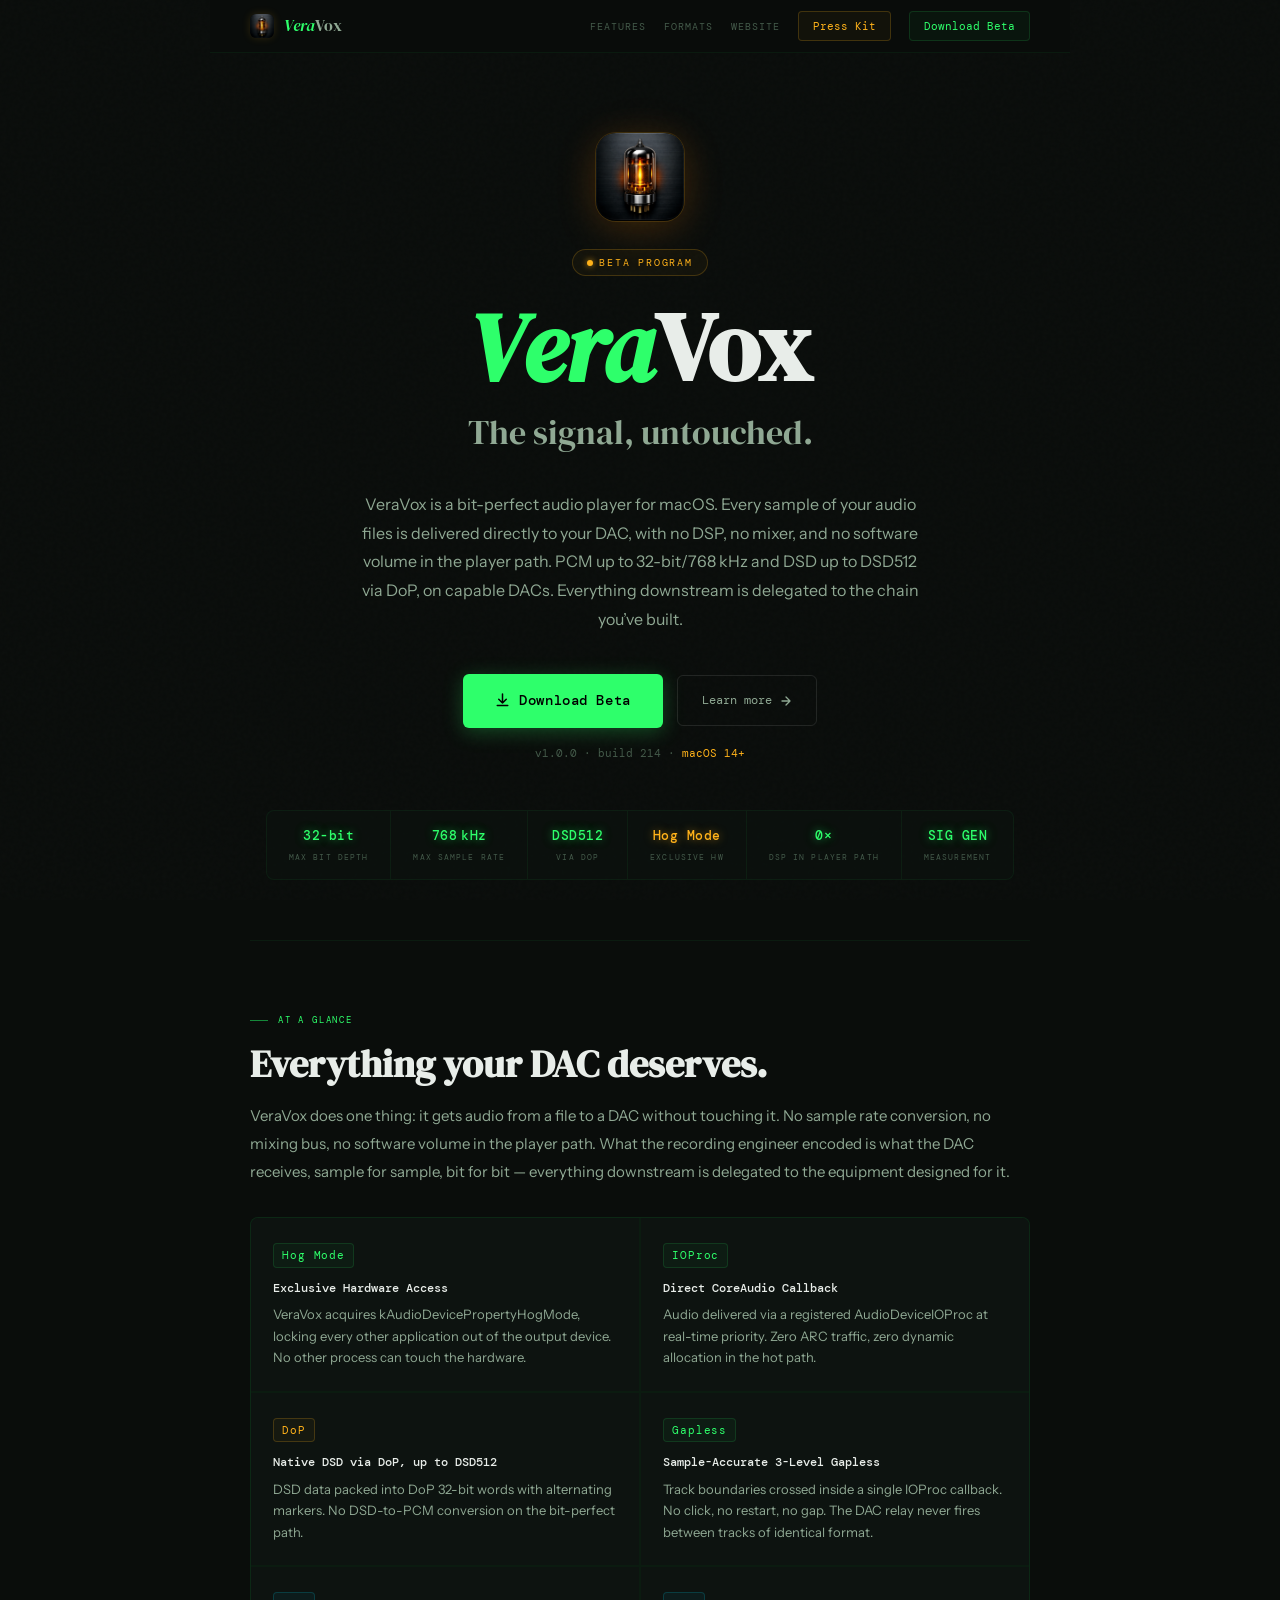
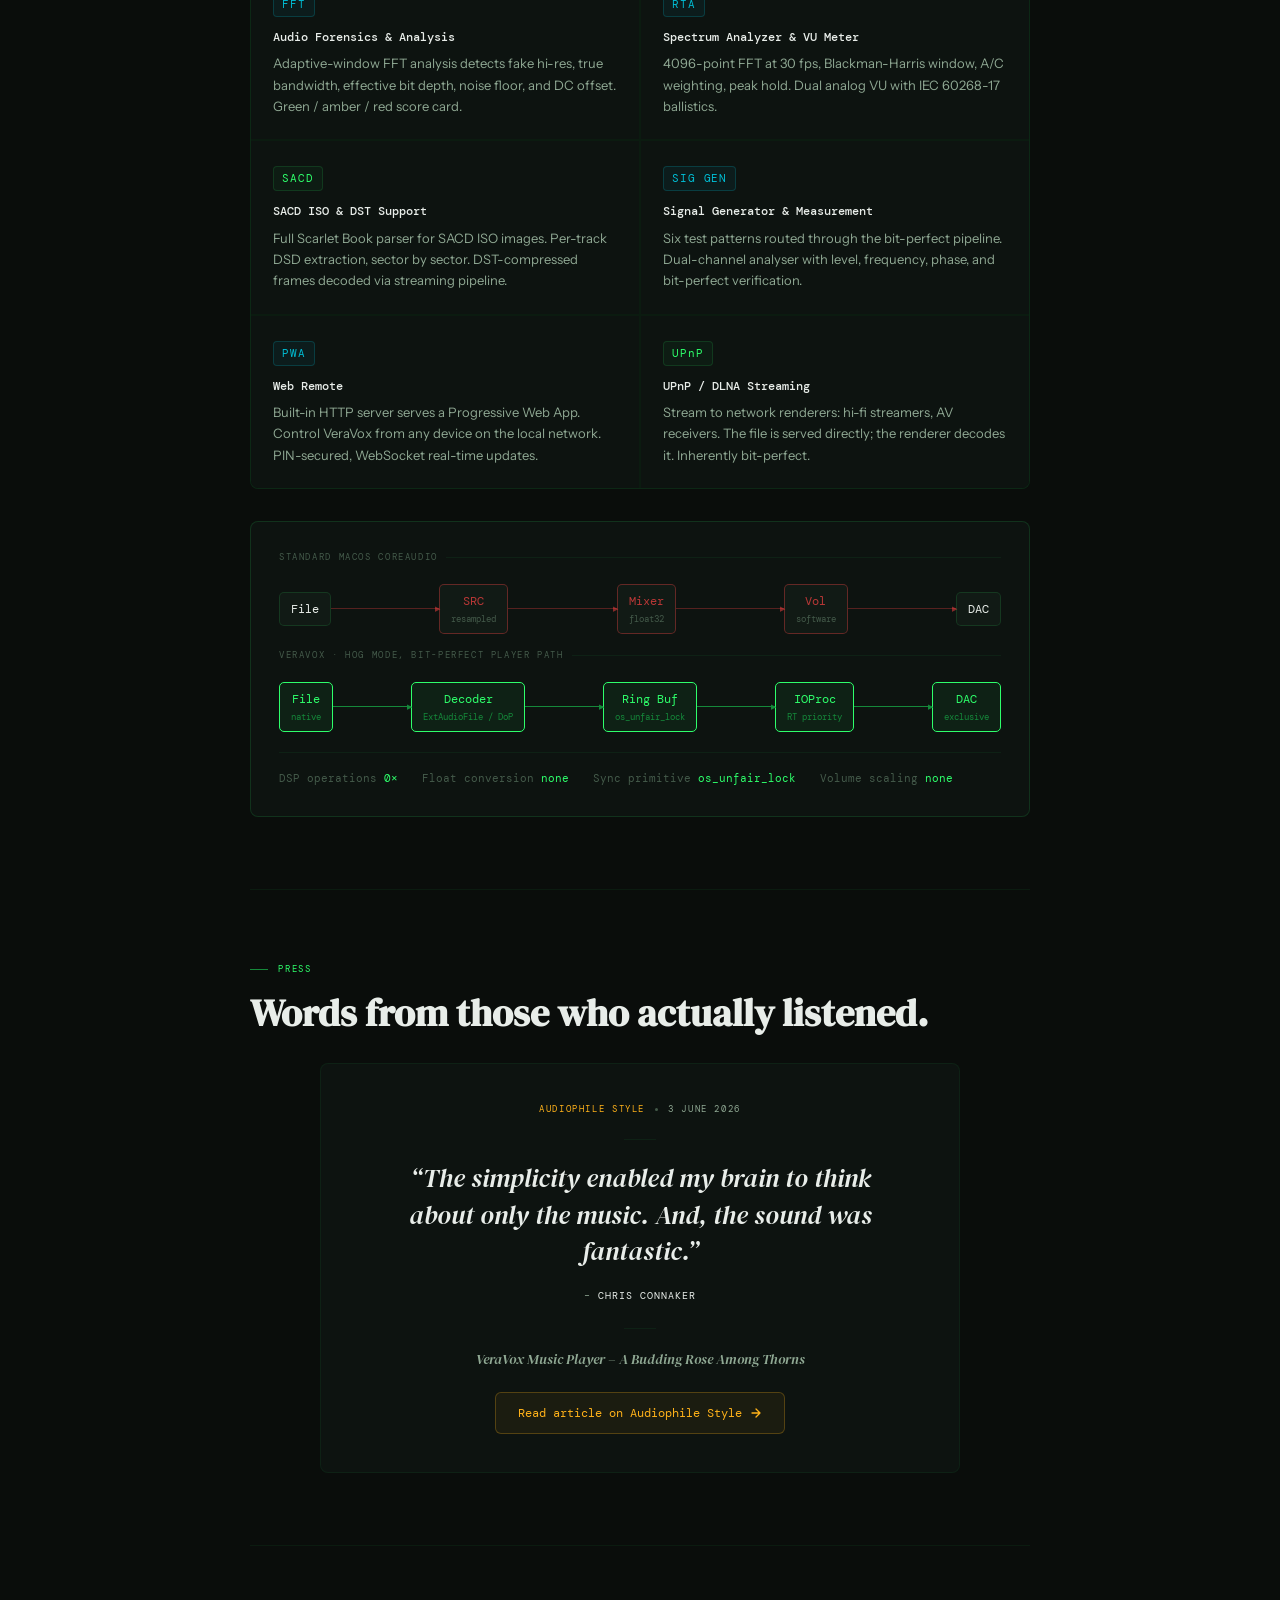
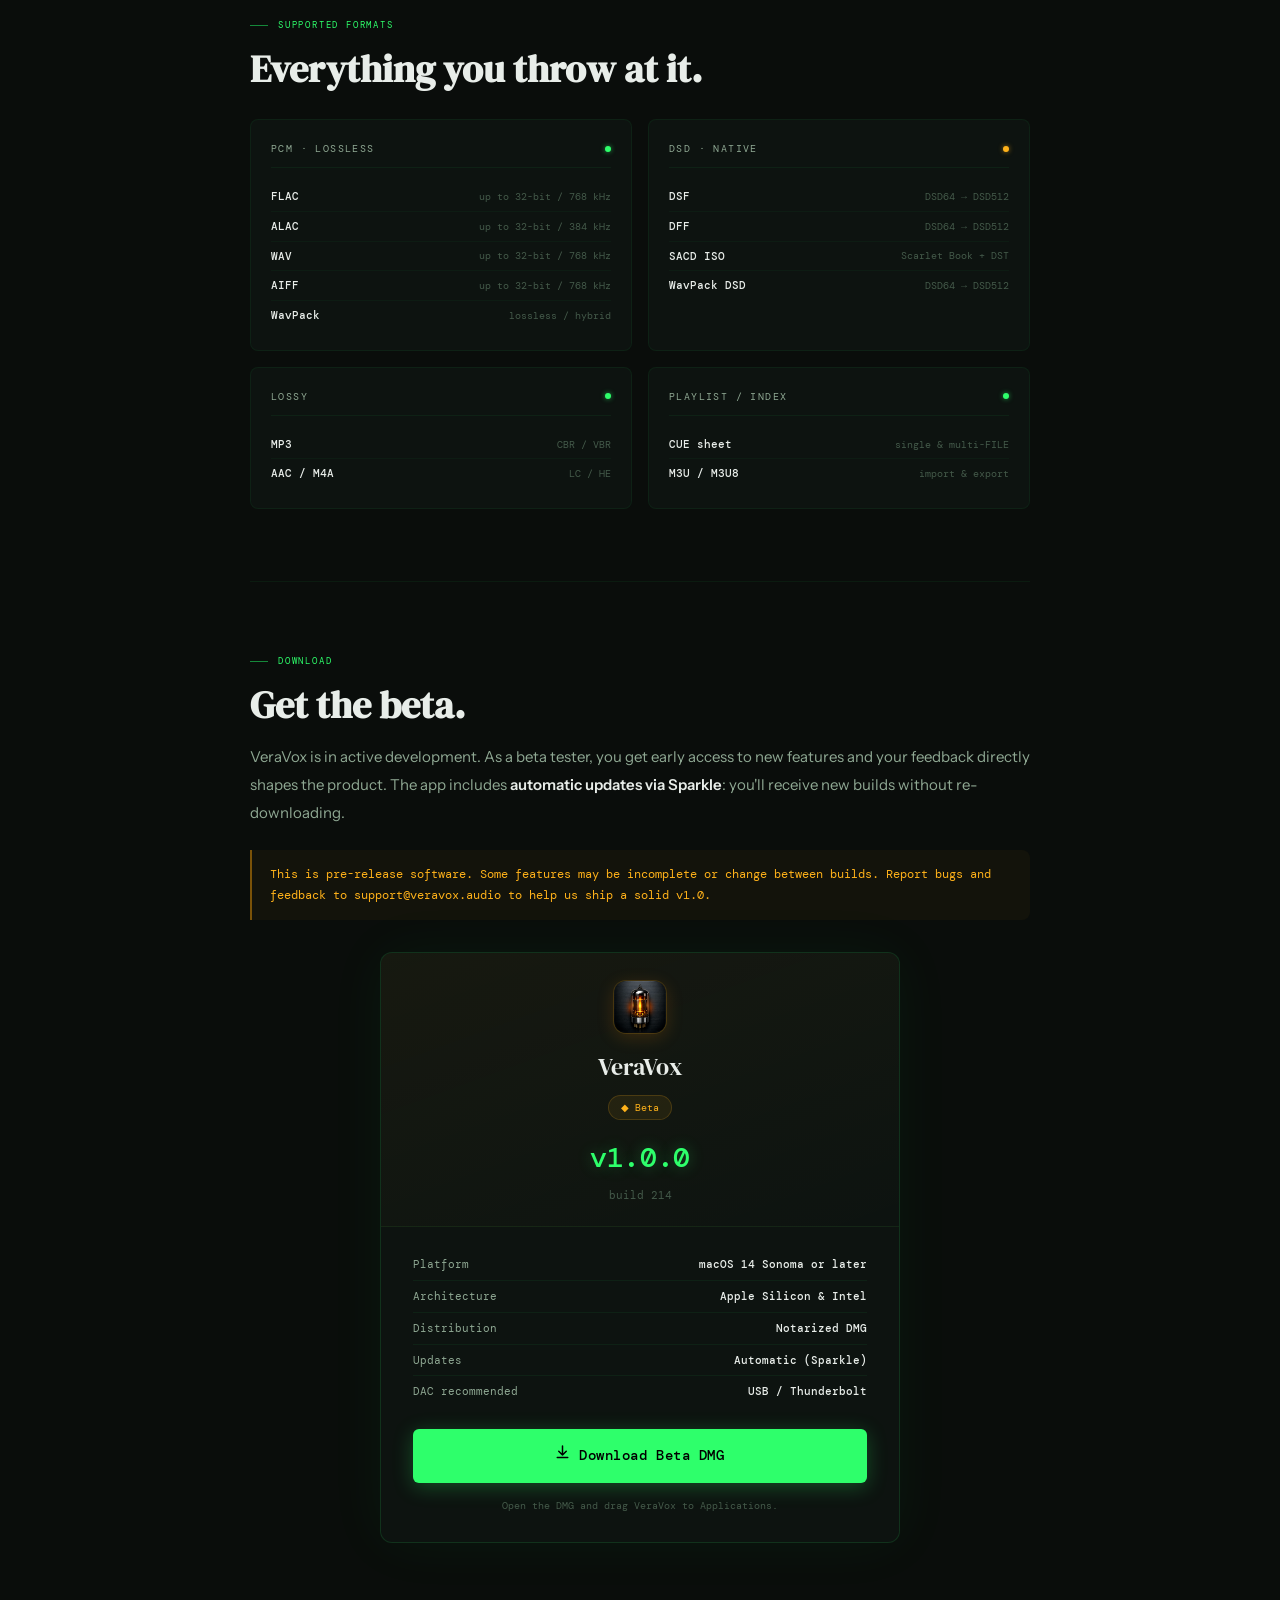
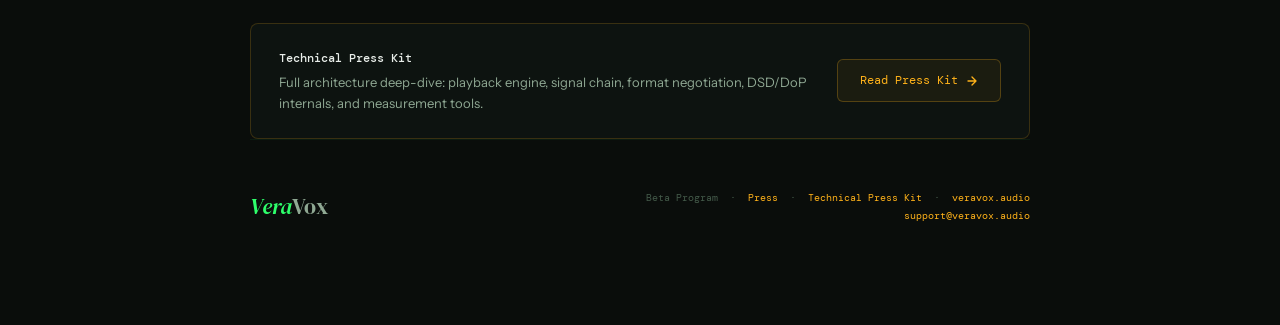
==== index.html @ 696eea9c "Match hero lockup sizing (identical across all surfaces) Wordmark clamp(52px,8vw,96px) + pay-off cla" ====
<!DOCTYPE html>
<html lang="en">
<head>
<meta charset="UTF-8"/>
<meta name="viewport" content="width=device-width, initial-scale=1.0"/>
<title>VeraVox Beta · Bit-Perfect Audio Player for macOS</title>
<meta name="description" content="Download the VeraVox beta. Bit-perfect audio playback for macOS. PCM up to 32-bit/768kHz and DSD512 via DoP, directly to your DAC."/>
<link rel="icon" type="image/png" sizes="96x96" href="favicon-96.png"/>
<link rel="icon" type="image/png" sizes="192x192" href="favicon-192.png"/>
<link rel="apple-touch-icon" href="apple-touch-icon.png"/>
<style>
@import url('https://fonts.googleapis.com/css2?family=DM+Serif+Display:ital@0;1&family=DM+Mono:wght@300;400;500&family=Instrument+Sans:wght@300;400;500;600&display=swap');
:root{--bg:#0a0d0b;--panel:#0d1310;--panel2:#111a15;--border:rgba(46,255,107,.13);--bdim:rgba(46,255,107,.06);--green:#2EFF6B;--gdim:#15883a;--gbg:rgba(46,255,107,.04);--amber:#FFB21A;--adim:#7a5208;--abg:rgba(255,178,26,.04);--teal:#00BDD4;--red:#FF4444;--text:#e8ede9;--tmid:#8fa893;--tdim:#445a4a;--mono:'DM Mono','Menlo',monospace;--serif:'DM Serif Display',Georgia,serif;--sans:'Instrument Sans',sans-serif;--r:8px}
*,*::before,*::after{box-sizing:border-box;margin:0;padding:0}
html{scroll-behavior:smooth}
body{background:var(--bg);color:var(--text);font-family:var(--sans);font-size:16px;line-height:1.7;-webkit-font-smoothing:antialiased;overflow-x:hidden}
body::before{content:'';position:fixed;inset:0;background-image:url("data:image/svg+xml,%3Csvg viewBox='0 0 256 256' xmlns='http://www.w3.org/2000/svg'%3E%3Cfilter id='n'%3E%3CfeTurbulence type='fractalNoise' baseFrequency='0.9' numOctaves='4' stitchTiles='stitch'/%3E%3C/filter%3E%3Crect width='100%25' height='100%25' filter='url(%23n)'/%3E%3C/svg%3E");opacity:.018;pointer-events:none;z-index:0}
.page{position:relative;z-index:1;max-width:860px;margin:0 auto;padding:0 40px 100px}

/* NAV */
.topnav{position:sticky;top:0;z-index:99;background:rgba(10,13,11,.96);backdrop-filter:blur(16px);border-bottom:1px solid var(--bdim);margin:0 -40px}
.topnav-inner{max-width:860px;margin:0 auto;padding:0 40px;display:flex;align-items:center;justify-content:space-between;height:52px}
.topnav-brand{display:flex;align-items:center;gap:10px;text-decoration:none}
.topnav-icon{width:24px;height:24px;border-radius:6px;box-shadow:0 0 8px rgba(255,178,26,.15)}
.topnav-wm{font-family:var(--serif);font-size:16px;color:var(--tmid)}
.topnav-wm em{color:var(--green);font-style:italic}
.topnav-links{display:flex;align-items:center;gap:18px}
.topnav-link{font-family:var(--mono);font-size:10px;letter-spacing:.1em;text-transform:uppercase;color:var(--tdim);text-decoration:none;transition:color .2s}
.topnav-link:hover{color:var(--green)}
.topnav-pk{font-family:var(--mono);font-size:11px;color:var(--amber);border:1px solid rgba(255,178,26,.2);background:var(--abg);padding:5px 14px;border-radius:4px;text-decoration:none;transition:background .2s,box-shadow .2s}
.topnav-pk:hover{background:rgba(255,178,26,.10);box-shadow:0 0 12px rgba(255,178,26,.15)}
.topnav-cta{font-family:var(--mono);font-size:11px;color:var(--green);border:1px solid var(--border);background:var(--gbg);padding:5px 14px;border-radius:4px;text-decoration:none;transition:background .2s,box-shadow .2s}
.topnav-cta:hover{background:rgba(46,255,107,.10);box-shadow:0 0 12px rgba(46,255,107,.15)}

/* COVER */
.cover{min-height:90vh;display:flex;flex-direction:column;justify-content:center;align-items:center;text-align:center;padding:80px 0 60px;border-bottom:1px solid var(--bdim)}
.cover-icon{width:88px;height:88px;border-radius:20px;margin-bottom:28px;box-shadow:0 0 0 1px rgba(255,178,26,.15),0 8px 40px rgba(255,140,0,.18),0 0 50px rgba(255,140,0,.06);opacity:0;animation:fadeUp .7s .08s ease forwards}
.cover-beta{display:inline-flex;align-items:center;gap:6px;font-family:var(--mono);font-size:10px;letter-spacing:.18em;text-transform:uppercase;color:var(--amber);background:var(--abg);border:1px solid rgba(255,178,26,.2);padding:4px 14px;border-radius:20px;margin-bottom:24px;opacity:0;animation:fadeUp .7s .14s ease forwards}
.cover-beta::before{content:'';width:6px;height:6px;border-radius:50%;background:var(--amber);box-shadow:0 0 6px rgba(255,178,26,.8);animation:pulse 2s ease-in-out infinite}
.cover h1{font-family:var(--serif);font-size:clamp(52px,8vw,96px);line-height:1.0;color:var(--text);margin-bottom:8px;opacity:0;animation:fadeUp .7s .20s ease forwards}
.cover h1 em{font-style:italic;color:var(--green)}
.cover-sub{font-family:var(--serif);font-size:clamp(18.41px,2.833vw,33.99px);color:var(--tmid);margin-bottom:28px;opacity:0;animation:fadeUp .7s .26s ease forwards}
.cover-desc{font-size:16px;line-height:1.8;color:var(--tmid);max-width:560px;margin:0 auto 40px;opacity:0;animation:fadeUp .7s .32s ease forwards}
.cover-ctas{display:flex;align-items:center;justify-content:center;gap:14px;flex-wrap:wrap;margin-bottom:16px;opacity:0;animation:fadeUp .7s .38s ease forwards}
.btn-dl{display:inline-flex;align-items:center;gap:9px;font-family:var(--mono);font-size:14px;font-weight:500;letter-spacing:.04em;color:#000;background:var(--green);padding:15px 32px;border-radius:6px;text-decoration:none;transition:transform .2s,box-shadow .2s;box-shadow:0 4px 20px rgba(46,255,107,.25)}
.btn-dl:hover{transform:translateY(-2px);box-shadow:0 8px 32px rgba(46,255,107,.4)}
.btn-dl svg{flex-shrink:0}
.btn-sec{display:inline-flex;align-items:center;gap:8px;font-family:var(--mono);font-size:12px;color:var(--tmid);border:1px solid rgba(255,255,255,.1);padding:14px 24px;border-radius:6px;text-decoration:none;transition:border-color .2s,color .2s}
.btn-sec:hover{border-color:rgba(255,255,255,.22);color:var(--text)}
.cover-version{font-family:var(--mono);font-size:11px;color:var(--tdim);opacity:0;animation:fadeUp .7s .42s ease forwards}
.cover-version strong{color:var(--amber);font-weight:400}
.cover-specs{display:flex;align-items:center;flex-wrap:wrap;justify-content:center;margin-top:48px;border:1px solid var(--bdim);border-radius:var(--r);overflow:hidden;background:rgba(13,19,16,.6);opacity:0;animation:fadeUp .7s .48s ease forwards}
.spec-item{padding:14px 22px;border-right:1px solid var(--bdim);display:flex;flex-direction:column;align-items:center;gap:4px;min-width:100px}
.spec-item:last-child{border-right:none}
.spec-val{font-family:var(--mono);font-size:13px;font-weight:500;color:var(--green);letter-spacing:.04em;text-shadow:0 0 8px rgba(46,255,107,.5),0 0 20px rgba(46,255,107,.2)}
.spec-val.amber{color:var(--amber);text-shadow:0 0 8px rgba(255,178,26,.5)}
.spec-lbl{font-family:var(--mono);font-size:8px;letter-spacing:.14em;text-transform:uppercase;color:var(--tdim)}

/* SECTIONS */
section{padding:72px 0;border-bottom:1px solid var(--bdim)}
section:last-of-type{border-bottom:none}
.sec-eyebrow{font-family:var(--mono);font-size:9px;letter-spacing:.2em;text-transform:uppercase;color:var(--green);display:flex;align-items:center;gap:10px;margin-bottom:16px}
.sec-eyebrow::before{content:'';display:block;width:18px;height:1px;background:var(--gdim)}
h2.sec-h{font-family:var(--serif);font-size:clamp(26px,4vw,38px);line-height:1.1;color:var(--text);margin-bottom:16px}
h3.sub-h{font-family:var(--mono);font-size:11px;font-weight:500;letter-spacing:.14em;text-transform:uppercase;color:var(--green);margin-top:40px;margin-bottom:12px;padding-bottom:8px;border-bottom:1px solid var(--bdim)}
p.body{font-size:15px;line-height:1.85;color:var(--tmid);margin-bottom:16px}
p.body strong{color:var(--text);font-weight:600}

/* GLANCE GRID */
.glance-grid{display:grid;grid-template-columns:1fr 1fr;gap:2px;background:var(--bdim);border:1px solid var(--bdim);border-radius:var(--r);overflow:hidden;margin-top:32px}
.glance-cell{background:var(--panel);padding:22px;transition:background .2s}
.glance-cell:hover{background:var(--panel2)}
.gc-icon{font-family:var(--mono);font-size:11px;color:var(--green);background:var(--gbg);border:1px solid var(--border);border-radius:4px;padding:2px 8px;display:inline-block;margin-bottom:10px;letter-spacing:.08em}
.gc-icon.am{color:var(--amber);background:var(--abg);border-color:rgba(255,178,26,.2)}
.gc-icon.cy{color:var(--teal);background:rgba(0,189,212,.06);border-color:rgba(0,189,212,.2)}
.gc-title{font-family:var(--mono);font-size:12px;font-weight:500;color:var(--text);margin-bottom:6px}
.gc-body{font-size:13px;line-height:1.65;color:var(--tmid)}

/* SIGNAL CHAIN */
.signal-chain{background:var(--panel);border:1px solid var(--border);border-radius:var(--r);padding:28px;font-family:var(--mono);font-size:12px;margin-top:32px}
.sc-label{font-size:9px;letter-spacing:.18em;text-transform:uppercase;color:var(--tdim);margin-bottom:18px;display:flex;align-items:center;gap:8px}
.sc-label::after{content:'';flex:1;height:1px;background:var(--bdim)}
.sc-row{display:flex;align-items:center;margin-bottom:14px}
.sc-row:last-of-type{margin-bottom:0}
.sc-node{border:1px solid var(--border);border-radius:5px;padding:6px 11px;background:var(--panel2);text-align:center;white-space:nowrap;flex-shrink:0}
.sc-node.active{border-color:var(--green);background:rgba(46,255,107,.06);color:var(--green)}
.sc-node.err{border-color:rgba(255,68,68,.35);color:rgba(255,68,68,.7)}
.sc-node .sc-sub{font-size:9px;color:var(--tdim);margin-top:1px}
.sc-node.active .sc-sub{color:var(--gdim)}
.sc-arrow{flex:1;height:1px;background:var(--gdim);position:relative;min-width:12px}
.sc-arrow::after{content:'\25B6';position:absolute;right:-1px;top:50%;transform:translateY(-50%);font-size:7px;color:var(--gdim)}
.sc-arrow.bad{background:rgba(255,68,68,.3)}
.sc-arrow.bad::after{color:rgba(255,68,68,.5)}
.sc-stats{display:flex;gap:24px;margin-top:20px;padding-top:16px;border-top:1px solid var(--bdim);flex-wrap:wrap}
.sc-stat{font-size:11px}
.sc-stat .dim{color:var(--tdim)}
.sc-stat .val{color:var(--green)}

/* FORMAT GRID */
.format-grid{display:grid;grid-template-columns:1fr 1fr;gap:16px;margin-top:28px}
.fmt-block{background:var(--panel);border:1px solid var(--bdim);border-radius:var(--r);padding:20px}
.fmt-head{display:flex;align-items:center;justify-content:space-between;margin-bottom:14px;padding-bottom:10px;border-bottom:1px solid var(--bdim)}
.fmt-title{font-family:var(--mono);font-size:10px;letter-spacing:.14em;text-transform:uppercase;color:var(--tmid)}
.fdot{width:6px;height:6px;border-radius:50%;background:var(--green);box-shadow:0 0 5px rgba(46,255,107,.6)}
.fdot.am{background:var(--amber);box-shadow:0 0 5px rgba(255,178,26,.6)}
.frow{display:flex;align-items:center;justify-content:space-between;padding:5px 0;border-bottom:1px solid rgba(46,255,107,.04);font-family:var(--mono);font-size:11px}
.frow:last-child{border-bottom:none}
.fext{color:var(--text);font-weight:500}
.fspec{color:var(--tdim);font-size:10px}

/* DOWNLOAD CARD */
.dl-card{max-width:520px;margin:32px auto 0;background:var(--panel);border:1px solid var(--border);border-radius:12px;overflow:hidden;box-shadow:0 0 60px rgba(46,255,107,.05)}
.dl-hdr{padding:28px 32px 22px;border-bottom:1px solid var(--bdim);background:linear-gradient(160deg,rgba(255,178,26,.04) 0%,transparent 100%);text-align:center}
.dl-icon{width:52px;height:52px;border-radius:12px;margin:0 auto 14px;display:block;box-shadow:0 0 0 1px rgba(255,178,26,.15),0 4px 18px rgba(255,140,0,.18)}
.dl-name{font-family:var(--serif);font-size:24px;color:var(--text);margin-bottom:4px}
.dl-badge{display:inline-flex;align-items:center;gap:5px;font-family:var(--mono);font-size:10px;color:var(--amber);background:rgba(255,178,26,.08);border:1px solid rgba(255,178,26,.18);padding:3px 12px;border-radius:16px;margin-bottom:14px}
.dl-ver{font-family:var(--mono);font-size:28px;font-weight:500;color:var(--green);letter-spacing:-.01em;text-shadow:0 0 16px rgba(46,255,107,.3)}
.dl-build{font-family:var(--mono);font-size:11px;color:var(--tdim);margin-top:4px}
.dl-body{padding:22px 32px}
.dl-row{display:flex;justify-content:space-between;align-items:center;padding:6px 0;border-bottom:1px solid var(--bdim);font-family:var(--mono);font-size:11px}
.dl-row:last-child{border-bottom:none}
.dl-key{color:var(--tmid)}
.dl-val{color:var(--text);font-weight:500;text-align:right}
.dl-cta{padding:0 32px 28px;text-align:center}
.dl-cta .btn-dl{display:block;width:100%;text-align:center;justify-content:center}
.dl-note{margin-top:14px;font-family:var(--mono);font-size:10px;color:var(--tdim);line-height:1.7}
.dl-note a{color:var(--green);text-decoration:none}

/* CALLOUT */
.callout{font-family:var(--mono);font-size:12px;line-height:1.75;color:var(--amber);border-left:2px solid var(--adim);padding:14px 18px;background:var(--abg);border-radius:0 var(--r) var(--r) 0;margin:24px 0}

/* PRESS KIT BANNER */
.pk-banner{background:var(--panel);border:1px solid rgba(255,178,26,.18);border-radius:var(--r);padding:24px 28px;display:flex;align-items:center;justify-content:space-between;gap:20px;margin-top:8px}
.pk-banner-text{flex:1}
.pk-banner-title{font-family:var(--mono);font-size:12px;font-weight:500;color:var(--text);margin-bottom:4px}
.pk-banner-desc{font-size:13px;color:var(--tmid);line-height:1.6}
.pk-banner-btn{display:inline-flex;align-items:center;gap:8px;font-family:var(--mono);font-size:12px;color:var(--amber);border:1px solid rgba(255,178,26,.25);background:rgba(255,178,26,.06);padding:10px 22px;border-radius:6px;text-decoration:none;white-space:nowrap;transition:background .2s,box-shadow .2s,transform .2s}
.pk-banner-btn:hover{background:rgba(255,178,26,.12);box-shadow:0 0 16px rgba(255,178,26,.15);transform:translateY(-1px)}

/* FOOTER */
.doc-footer{padding:48px 0 0;border-top:1px solid var(--bdim);display:flex;justify-content:space-between;align-items:flex-end;flex-wrap:wrap;gap:16px}
.footer-brand{font-family:var(--serif);font-size:22px;color:var(--tmid)}
.footer-brand em{color:var(--green);font-style:italic}
.footer-meta{font-family:var(--mono);font-size:10px;color:var(--tdim);line-height:1.8;text-align:right}
.footer-meta a{color:var(--amber);text-decoration:none;transition:color .2s}
.footer-meta a:hover{color:var(--text)}

@keyframes fadeUp{from{opacity:0;transform:translateY(18px)}to{opacity:1;transform:none}}
@keyframes pulse{0%,100%{box-shadow:0 0 4px rgba(255,178,26,.6)}50%{box-shadow:0 0 10px var(--amber),0 0 18px rgba(255,178,26,.4)}}

/* PRESS */
.press-card{background:var(--panel);border:1px solid var(--bdim);border-radius:var(--r);padding:38px 34px;text-align:center;margin-top:28px;max-width:640px;margin-left:auto;margin-right:auto}
.pc-meta{font-family:var(--mono);font-size:9px;letter-spacing:.18em;text-transform:uppercase;color:var(--tmid);margin-bottom:22px;display:flex;align-items:center;justify-content:center;gap:10px;flex-wrap:wrap}
.pc-outlet{color:var(--amber)}
.pc-dot{width:3px;height:3px;border-radius:50%;background:var(--tdim)}
.pc-divider{width:32px;height:1px;background:var(--bdim);margin:0 auto 20px;border:none}
.pc-quote{font-family:var(--serif);font-style:italic;font-size:clamp(19px,2.4vw,26px);line-height:1.4;color:var(--text);margin:0 auto 18px;max-width:500px;quotes:none}
.pc-author{font-family:var(--mono);font-size:10px;letter-spacing:.1em;text-transform:uppercase;color:var(--tmid);margin-bottom:24px}
.pc-author .pc-name{color:var(--text)}
.pc-article{font-family:var(--serif);font-style:italic;font-size:14px;color:var(--tmid);margin-bottom:22px;line-height:1.45}
.pc-cta{display:inline-flex;align-items:center;gap:8px;font-family:var(--mono);font-size:12px;color:var(--amber);border:1px solid rgba(255,178,26,.25);background:rgba(255,178,26,.06);padding:10px 22px;border-radius:6px;text-decoration:none;white-space:nowrap;transition:background .2s,box-shadow .2s,transform .2s}
.pc-cta:hover{background:rgba(255,178,26,.12);box-shadow:0 0 16px rgba(255,178,26,.15);transform:translateY(-1px)}

@media(max-width:680px){
  .page{padding:0 20px 80px}
  .topnav{margin:0 -20px}
  .topnav-inner{padding:0 20px}
  .topnav-links{gap:12px}
  .glance-grid,.format-grid{grid-template-columns:1fr}
  .cover-specs{flex-direction:column;width:100%}
  .spec-item{border-right:none;border-bottom:1px solid var(--bdim);width:100%}
  .spec-item:last-child{border-bottom:none}
  .signal-chain{padding:20px 16px;overflow:hidden}
  .sc-row{overflow-x:auto;padding-bottom:8px;-webkit-overflow-scrolling:touch;scrollbar-width:none}
  .sc-row::-webkit-scrollbar{display:none}
  .sc-node{padding:5px 8px;font-size:10px}
  .sc-node .sc-sub{font-size:8px}
  .sc-arrow{min-width:8px}
  .dl-hdr,.dl-body,.dl-cta{padding-left:20px;padding-right:20px}
  .press-card{padding:28px 18px}
  .pc-quote{font-size:clamp(17px,4.5vw,22px);max-width:none}
}
</style>
</head>
<body>
<div class="page">

<!-- NAV -->
<nav class="topnav">
  <div class="topnav-inner">
    <a href="#" class="topnav-brand">
      <img src="VV_icon.png" alt="" class="topnav-icon"/>
      <span class="topnav-wm"><em>Vera</em>Vox</span>
    </a>
    <div class="topnav-links">
      <a href="#glance" class="topnav-link">Features</a>
      <a href="#formats" class="topnav-link">Formats</a>
      <a href="https://veravox.audio" class="topnav-link" target="_blank">Website</a>
      <a href="VeraVox_Press_Kit.html" class="topnav-pk" data-goatcounter-click="press-kit-nav" data-goatcounter-title="Press Kit (nav)">Press Kit</a>
      <a href="#download" class="topnav-cta">Download Beta</a>
    </div>
  </div>
</nav>

<!-- COVER -->
<div class="cover">
  <img src="VV_icon.png" alt="VeraVox" class="cover-icon"/>
  <div class="cover-beta">Beta Program</div>
  <h1><em>Vera</em>Vox</h1>
  <p class="cover-sub">The signal, untouched.</p>
  <p class="cover-desc">VeraVox is a bit-perfect audio player for macOS. Every sample of your audio files is delivered directly to your DAC, with no DSP, no mixer, and no software volume in the player path. PCM up to 32-bit/768&thinsp;kHz and DSD up to DSD512 via DoP, on capable DACs. Everything downstream is delegated to the chain you&rsquo;ve built.</p>
  <div class="cover-ctas">
    <a href="https://github.com/RikyPate/veravox--releases/releases/download/beta-214/Install_VeraVox_1.0.0_214.dmg" class="btn-dl" data-goatcounter-click="download-beta-hero" data-goatcounter-title="Download Beta (hero)">
      <svg width="15" height="15" viewBox="0 0 15 15" fill="none"><path d="M7.5 1v9M3.75 6.25L7.5 10l3.75-3.75M2.25 12.5h10.5" stroke="currentColor" stroke-width="1.5" stroke-linecap="round" stroke-linejoin="round"/></svg>
      Download Beta
    </a>
    <a href="#glance" class="btn-sec">
      Learn more
      <svg width="12" height="12" viewBox="0 0 12 12" fill="none"><path d="M2 6h8M6 2l4 4-4 4" stroke="currentColor" stroke-width="1.3" stroke-linecap="round" stroke-linejoin="round"/></svg>
    </a>
  </div>
  <p class="cover-version">v<span class="vv-ver">1.0.0</span> &middot; build <span class="vv-bld">214</span> &middot; <strong>macOS 14+</strong></p>
  <div class="cover-specs">
    <div class="spec-item"><span class="spec-val">32-bit</span><span class="spec-lbl">Max Bit Depth</span></div>
    <div class="spec-item"><span class="spec-val">768&thinsp;kHz</span><span class="spec-lbl">Max Sample Rate</span></div>
    <div class="spec-item"><span class="spec-val">DSD512</span><span class="spec-lbl">via DoP</span></div>
    <div class="spec-item"><span class="spec-val amber">Hog Mode</span><span class="spec-lbl">Exclusive HW</span></div>
    <div class="spec-item"><span class="spec-val">0&times;</span><span class="spec-lbl">DSP in Player Path</span></div>
    <div class="spec-item"><span class="spec-val">SIG GEN</span><span class="spec-lbl">Measurement</span></div>
  </div>
</div>

<!-- AT A GLANCE -->
<section id="glance">
  <div class="sec-eyebrow">At a Glance</div>
  <h2 class="sec-h">Everything your DAC deserves.</h2>
  <p class="body">VeraVox does one thing: it gets audio from a file to a DAC without touching it. No sample rate conversion, no mixing bus, no software volume in the player path. What the recording engineer encoded is what the DAC receives, sample for sample, bit for bit &mdash; everything downstream is delegated to the equipment designed for it.</p>
  <div class="glance-grid">
    <div class="glance-cell"><span class="gc-icon">Hog Mode</span><div class="gc-title">Exclusive Hardware Access</div><div class="gc-body">VeraVox acquires kAudioDevicePropertyHogMode, locking every other application out of the output device. No other process can touch the hardware.</div></div>
    <div class="glance-cell"><span class="gc-icon">IOProc</span><div class="gc-title">Direct CoreAudio Callback</div><div class="gc-body">Audio delivered via a registered AudioDeviceIOProc at real-time priority. Zero ARC traffic, zero dynamic allocation in the hot path.</div></div>
    <div class="glance-cell"><span class="gc-icon am">DoP</span><div class="gc-title">Native DSD via DoP, up to DSD512</div><div class="gc-body">DSD data packed into DoP 32-bit words with alternating markers. No DSD-to-PCM conversion on the bit-perfect path.</div></div>
    <div class="glance-cell"><span class="gc-icon">Gapless</span><div class="gc-title">Sample-Accurate 3-Level Gapless</div><div class="gc-body">Track boundaries crossed inside a single IOProc callback. No click, no restart, no gap. The DAC relay never fires between tracks of identical format.</div></div>
    <div class="glance-cell"><span class="gc-icon cy">FFT</span><div class="gc-title">Audio Forensics &amp; Analysis</div><div class="gc-body">Adaptive-window FFT analysis detects fake hi-res, true bandwidth, effective bit depth, noise floor, and DC offset. Green / amber / red score card.</div></div>
    <div class="glance-cell"><span class="gc-icon cy">RTA</span><div class="gc-title">Spectrum Analyzer &amp; VU Meter</div><div class="gc-body">4096-point FFT at 30&thinsp;fps, Blackman-Harris window, A/C weighting, peak hold. Dual analog VU with IEC&thinsp;60268-17 ballistics.</div></div>
    <div class="glance-cell"><span class="gc-icon">SACD</span><div class="gc-title">SACD ISO &amp; DST Support</div><div class="gc-body">Full Scarlet Book parser for SACD ISO images. Per-track DSD extraction, sector by sector. DST-compressed frames decoded via streaming pipeline.</div></div>
    <div class="glance-cell"><span class="gc-icon cy">SIG GEN</span><div class="gc-title">Signal Generator &amp; Measurement</div><div class="gc-body">Six test patterns routed through the bit-perfect pipeline. Dual-channel analyser with level, frequency, phase, and bit-perfect verification.</div></div>
    <div class="glance-cell"><span class="gc-icon cy">PWA</span><div class="gc-title">Web Remote</div><div class="gc-body">Built-in HTTP server serves a Progressive Web App. Control VeraVox from any device on the local network. PIN-secured, WebSocket real-time updates.</div></div>
    <div class="glance-cell"><span class="gc-icon">UPnP</span><div class="gc-title">UPnP / DLNA Streaming</div><div class="gc-body">Stream to network renderers: hi-fi streamers, AV receivers. The file is served directly; the renderer decodes it. Inherently bit-perfect.</div></div>
  </div>

  <!-- SIGNAL CHAIN -->
  <div class="signal-chain">
    <div class="sc-label">Standard macOS CoreAudio</div>
    <div class="sc-row">
      <div class="sc-node"><div>File</div></div><div class="sc-arrow bad"></div>
      <div class="sc-node err"><div>SRC</div><div class="sc-sub">resampled</div></div><div class="sc-arrow bad"></div>
      <div class="sc-node err"><div>Mixer</div><div class="sc-sub">float32</div></div><div class="sc-arrow bad"></div>
      <div class="sc-node err"><div>Vol</div><div class="sc-sub">software</div></div><div class="sc-arrow bad"></div>
      <div class="sc-node"><div>DAC</div></div>
    </div>
    <div class="sc-label">VeraVox &middot; Hog Mode, Bit-Perfect Player Path</div>
    <div class="sc-row">
      <div class="sc-node active"><div>File</div><div class="sc-sub">native</div></div><div class="sc-arrow"></div>
      <div class="sc-node active"><div>Decoder</div><div class="sc-sub">ExtAudioFile / DoP</div></div><div class="sc-arrow"></div>
      <div class="sc-node active"><div>Ring Buf</div><div class="sc-sub">os_unfair_lock</div></div><div class="sc-arrow"></div>
      <div class="sc-node active"><div>IOProc</div><div class="sc-sub">RT priority</div></div><div class="sc-arrow"></div>
      <div class="sc-node active"><div>DAC</div><div class="sc-sub">exclusive</div></div>
    </div>
    <div class="sc-stats">
      <div class="sc-stat"><span class="dim">DSP operations </span><span class="val">0&times;</span></div>
      <div class="sc-stat"><span class="dim">Float conversion </span><span class="val">none</span></div>
      <div class="sc-stat"><span class="dim">Sync primitive </span><span class="val">os_unfair_lock</span></div>
      <div class="sc-stat"><span class="dim">Volume scaling </span><span class="val">none</span></div>
    </div>
  </div>
</section>

<!-- PRESS -->
<section id="press">
  <div class="sec-eyebrow">Press</div>
  <h2 class="sec-h">Words from those who actually listened.</h2>
  <article class="press-card">
    <div class="pc-meta">
      <span class="pc-outlet">Audiophile Style</span>
      <span class="pc-dot" aria-hidden="true"></span>
      <time datetime="2026-06-03">3 June 2026</time>
    </div>
    <hr class="pc-divider"/>
    <blockquote class="pc-quote" cite="https://audiophilestyle.com/ca/bits-and-bytes/veravox-music-player-a-budding-rose-among-thorns-r1430/">
      &ldquo;The simplicity enabled my brain to think about only the music. And, the sound was fantastic.&rdquo;
    </blockquote>
    <p class="pc-author">&ndash; <span class="pc-name">Chris Connaker</span></p>
    <hr class="pc-divider"/>
    <p class="pc-article">VeraVox Music Player &ndash; A Budding Rose Among Thorns</p>
    <a class="pc-cta"
       href="https://audiophilestyle.com/ca/bits-and-bytes/veravox-music-player-a-budding-rose-among-thorns-r1430/"
       target="_blank"
       rel="noopener noreferrer"
       data-goatcounter-click="press-audiophilestyle-article"
       data-goatcounter-title="Press: Audiophile Style article (beta landing)">
      Read article on Audiophile Style
      <svg width="12" height="12" viewBox="0 0 12 12" fill="none" aria-hidden="true"><path d="M2 6h8M6 2l4 4-4 4" stroke="currentColor" stroke-width="1.3" stroke-linecap="round" stroke-linejoin="round"/></svg>
    </a>
  </article>
</section>

<!-- FORMATS -->
<section id="formats">
  <div class="sec-eyebrow">Supported Formats</div>
  <h2 class="sec-h">Everything you throw at it.</h2>
  <div class="format-grid">
    <div class="fmt-block">
      <div class="fmt-head"><span class="fmt-title">PCM · Lossless</span><span class="fdot"></span></div>
      <div class="frow"><span class="fext">FLAC</span><span class="fspec">up to 32-bit / 768 kHz</span></div>
      <div class="frow"><span class="fext">ALAC</span><span class="fspec">up to 32-bit / 384 kHz</span></div>
      <div class="frow"><span class="fext">WAV</span><span class="fspec">up to 32-bit / 768 kHz</span></div>
      <div class="frow"><span class="fext">AIFF</span><span class="fspec">up to 32-bit / 768 kHz</span></div>
      <div class="frow"><span class="fext">WavPack</span><span class="fspec">lossless / hybrid</span></div>
    </div>
    <div class="fmt-block">
      <div class="fmt-head"><span class="fmt-title">DSD · Native</span><span class="fdot am"></span></div>
      <div class="frow"><span class="fext">DSF</span><span class="fspec">DSD64 &rarr; DSD512</span></div>
      <div class="frow"><span class="fext">DFF</span><span class="fspec">DSD64 &rarr; DSD512</span></div>
      <div class="frow"><span class="fext">SACD ISO</span><span class="fspec">Scarlet Book + DST</span></div>
      <div class="frow"><span class="fext">WavPack DSD</span><span class="fspec">DSD64 &rarr; DSD512</span></div>
    </div>
    <div class="fmt-block">
      <div class="fmt-head"><span class="fmt-title">Lossy</span><span class="fdot"></span></div>
      <div class="frow"><span class="fext">MP3</span><span class="fspec">CBR / VBR</span></div>
      <div class="frow"><span class="fext">AAC / M4A</span><span class="fspec">LC / HE</span></div>
    </div>
    <div class="fmt-block">
      <div class="fmt-head"><span class="fmt-title">Playlist / Index</span><span class="fdot"></span></div>
      <div class="frow"><span class="fext">CUE sheet</span><span class="fspec">single &amp; multi-FILE</span></div>
      <div class="frow"><span class="fext">M3U / M3U8</span><span class="fspec">import &amp; export</span></div>
    </div>
  </div>
</section>

<!-- DOWNLOAD -->
<section id="download">
  <div class="sec-eyebrow">Download</div>
  <h2 class="sec-h">Get the beta.</h2>
  <p class="body">VeraVox is in active development. As a beta tester, you get early access to new features and your feedback directly shapes the product. The app includes <strong>automatic updates via Sparkle</strong>: you'll receive new builds without re-downloading.</p>
  <div class="callout">This is pre-release software. Some features may be incomplete or change between builds. Report bugs and feedback to <a href="mailto:support@veravox.audio" style="color:var(--amber);text-decoration:none">support@veravox.audio</a> to help us ship a solid v1.0.</div>
  <div class="dl-card">
    <div class="dl-hdr">
      <img src="VV_icon.png" alt="VeraVox" class="dl-icon"/>
      <div class="dl-name">VeraVox</div>
      <div class="dl-badge">&#9670; Beta</div>
      <div class="dl-ver">v<span class="vv-ver">1.0.0</span></div>
      <div class="dl-build">build <span class="vv-bld">214</span></div>
    </div>
    <div class="dl-body">
      <div class="dl-row"><span class="dl-key">Platform</span><span class="dl-val">macOS 14 Sonoma or later</span></div>
      <div class="dl-row"><span class="dl-key">Architecture</span><span class="dl-val">Apple Silicon &amp; Intel</span></div>
      <div class="dl-row"><span class="dl-key">Distribution</span><span class="dl-val">Notarized DMG</span></div>
      <div class="dl-row"><span class="dl-key">Updates</span><span class="dl-val">Automatic (Sparkle)</span></div>
      <div class="dl-row"><span class="dl-key">DAC recommended</span><span class="dl-val">USB / Thunderbolt</span></div>
    </div>
    <div class="dl-cta">
      <a href="https://github.com/RikyPate/veravox--releases/releases/download/beta-214/Install_VeraVox_1.0.0_214.dmg" class="btn-dl" data-goatcounter-click="download-beta-card" data-goatcounter-title="Download Beta (card)">
        <svg width="15" height="15" viewBox="0 0 15 15" fill="none"><path d="M7.5 1v9M3.75 6.25L7.5 10l3.75-3.75M2.25 12.5h10.5" stroke="currentColor" stroke-width="1.5" stroke-linecap="round" stroke-linejoin="round"/></svg>
        Download Beta DMG
      </a>
      <p class="dl-note">
        Open the DMG and drag VeraVox to Applications.
      </p>
    </div>
  </div>
</section>

<!-- PRESS KIT BANNER -->
<div class="pk-banner">
  <div class="pk-banner-text">
    <div class="pk-banner-title">Technical Press Kit</div>
    <div class="pk-banner-desc">Full architecture deep-dive: playback engine, signal chain, format negotiation, DSD/DoP internals, and measurement tools.</div>
  </div>
  <a href="VeraVox_Press_Kit.html" class="pk-banner-btn" data-goatcounter-click="press-kit-banner" data-goatcounter-title="Press Kit (banner)">
    Read Press Kit
    <svg width="12" height="12" viewBox="0 0 12 12" fill="none"><path d="M2 6h8M6 2l4 4-4 4" stroke="currentColor" stroke-width="1.3" stroke-linecap="round" stroke-linejoin="round"/></svg>
  </a>
</div>

<!-- FOOTER -->
<footer>
  <div class="doc-footer">
    <div class="footer-brand"><em>Vera</em>Vox</div>
    <div class="footer-meta">
      Beta Program &nbsp;&middot;&nbsp; <a href="#press">Press</a> &nbsp;&middot;&nbsp; <a href="VeraVox_Press_Kit.html">Technical Press Kit</a> &nbsp;&middot;&nbsp; <a href="https://veravox.audio" target="_blank">veravox.audio</a><br/>
      <a href="mailto:support@veravox.audio">support@veravox.audio</a>
    </div>
  </div>
</footer>

</div>
<script data-goatcounter="https://veravox.goatcounter.com/count" async src="//gc.zgo.at/count.js"></script>
</body>
</html>
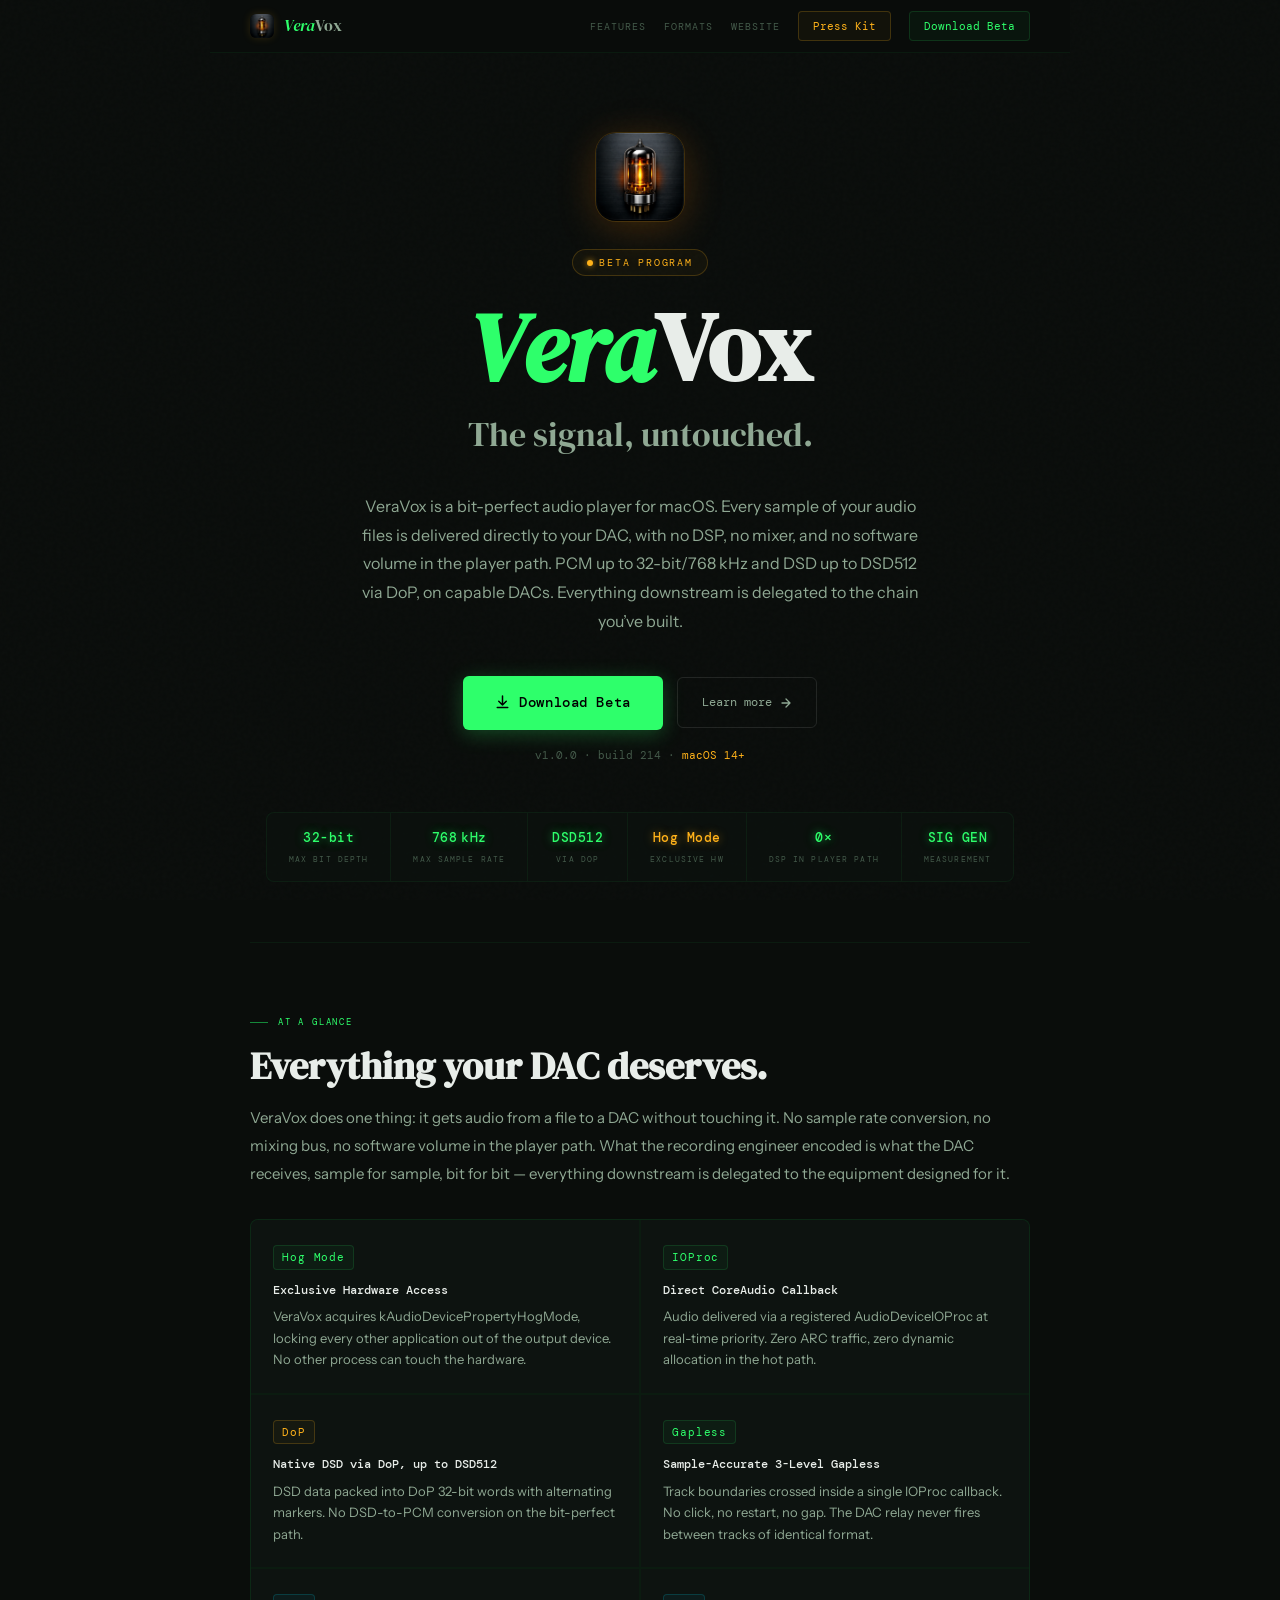
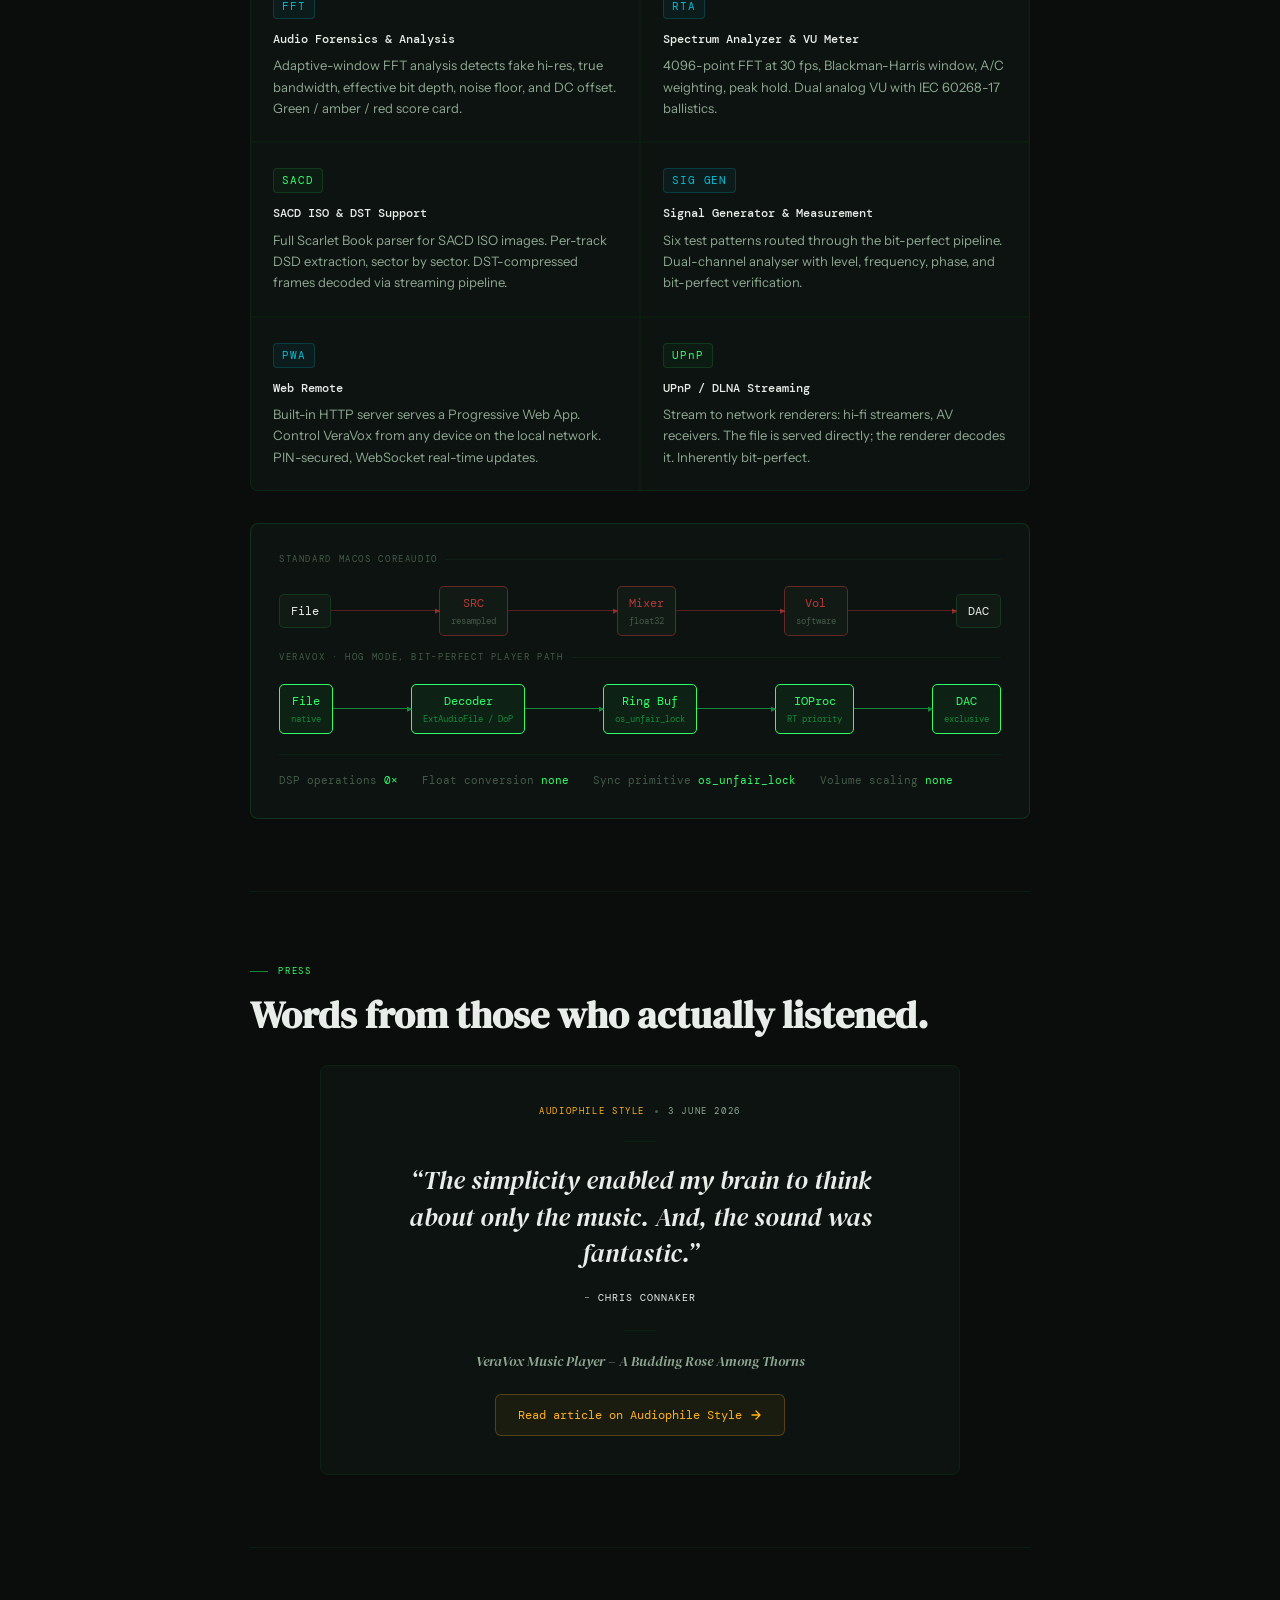
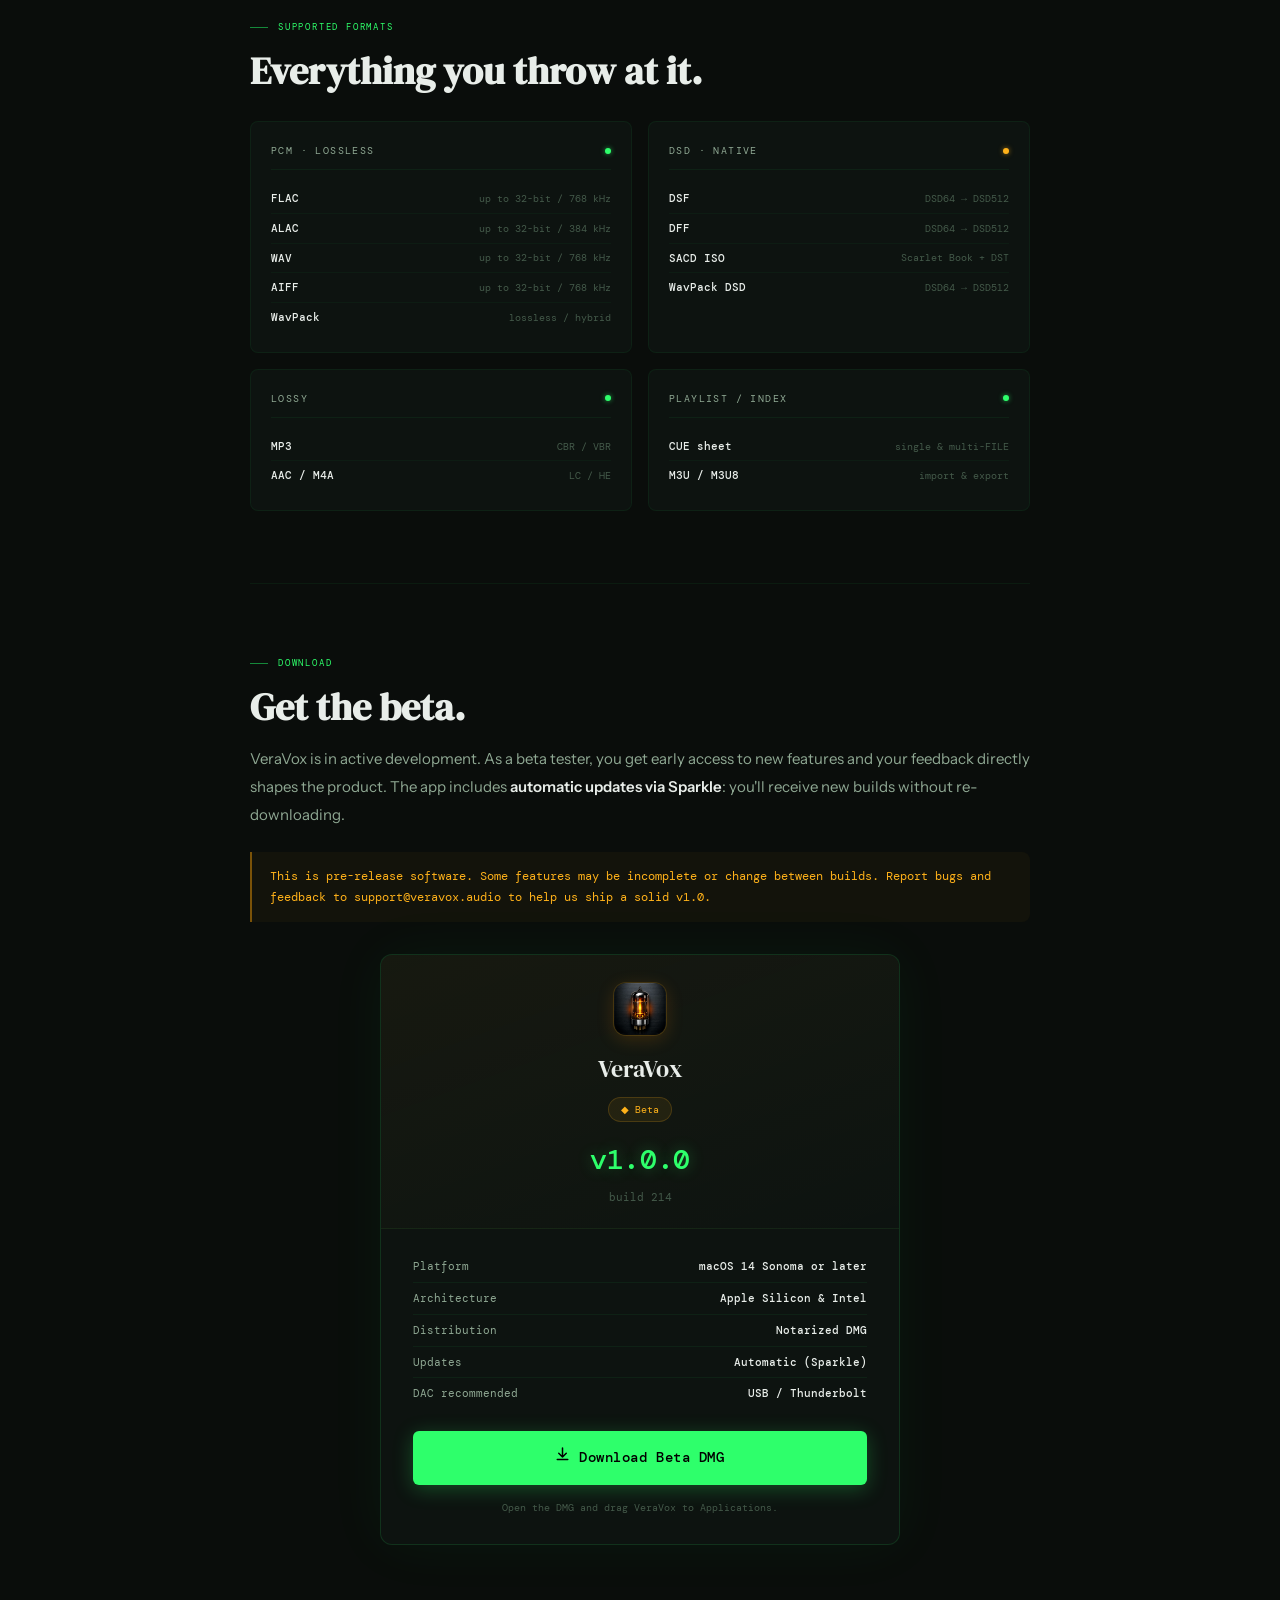
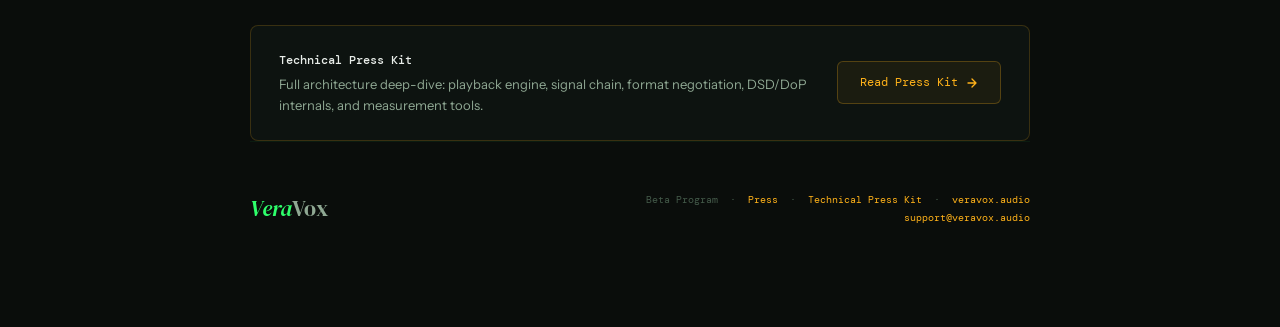
==== commit 59c9c6d3: "Match hero site wordmark->payoff gap (margin-bottom 10px) Co-Authored-By: Claude <noreply@anthropic." ====
--- a/index.html
+++ b/index.html
@@ -37,7 +37,7 @@
 .cover-icon{width:88px;height:88px;border-radius:20px;margin-bottom:28px;box-shadow:0 0 0 1px rgba(255,178,26,.15),0 8px 40px rgba(255,140,0,.18),0 0 50px rgba(255,140,0,.06);opacity:0;animation:fadeUp .7s .08s ease forwards}
 .cover-beta{display:inline-flex;align-items:center;gap:6px;font-family:var(--mono);font-size:10px;letter-spacing:.18em;text-transform:uppercase;color:var(--amber);background:var(--abg);border:1px solid rgba(255,178,26,.2);padding:4px 14px;border-radius:20px;margin-bottom:24px;opacity:0;animation:fadeUp .7s .14s ease forwards}
 .cover-beta::before{content:'';width:6px;height:6px;border-radius:50%;background:var(--amber);box-shadow:0 0 6px rgba(255,178,26,.8);animation:pulse 2s ease-in-out infinite}
-.cover h1{font-family:var(--serif);font-size:clamp(52px,8vw,96px);line-height:1.0;color:var(--text);margin-bottom:8px;opacity:0;animation:fadeUp .7s .20s ease forwards}
+.cover h1{font-family:var(--serif);font-size:clamp(52px,8vw,96px);line-height:1.0;color:var(--text);margin-bottom:10px;opacity:0;animation:fadeUp .7s .20s ease forwards}
 .cover h1 em{font-style:italic;color:var(--green)}
 .cover-sub{font-family:var(--serif);font-size:clamp(18.41px,2.833vw,33.99px);color:var(--tmid);margin-bottom:28px;opacity:0;animation:fadeUp .7s .26s ease forwards}
 .cover-desc{font-size:16px;line-height:1.8;color:var(--tmid);max-width:560px;margin:0 auto 40px;opacity:0;animation:fadeUp .7s .32s ease forwards}
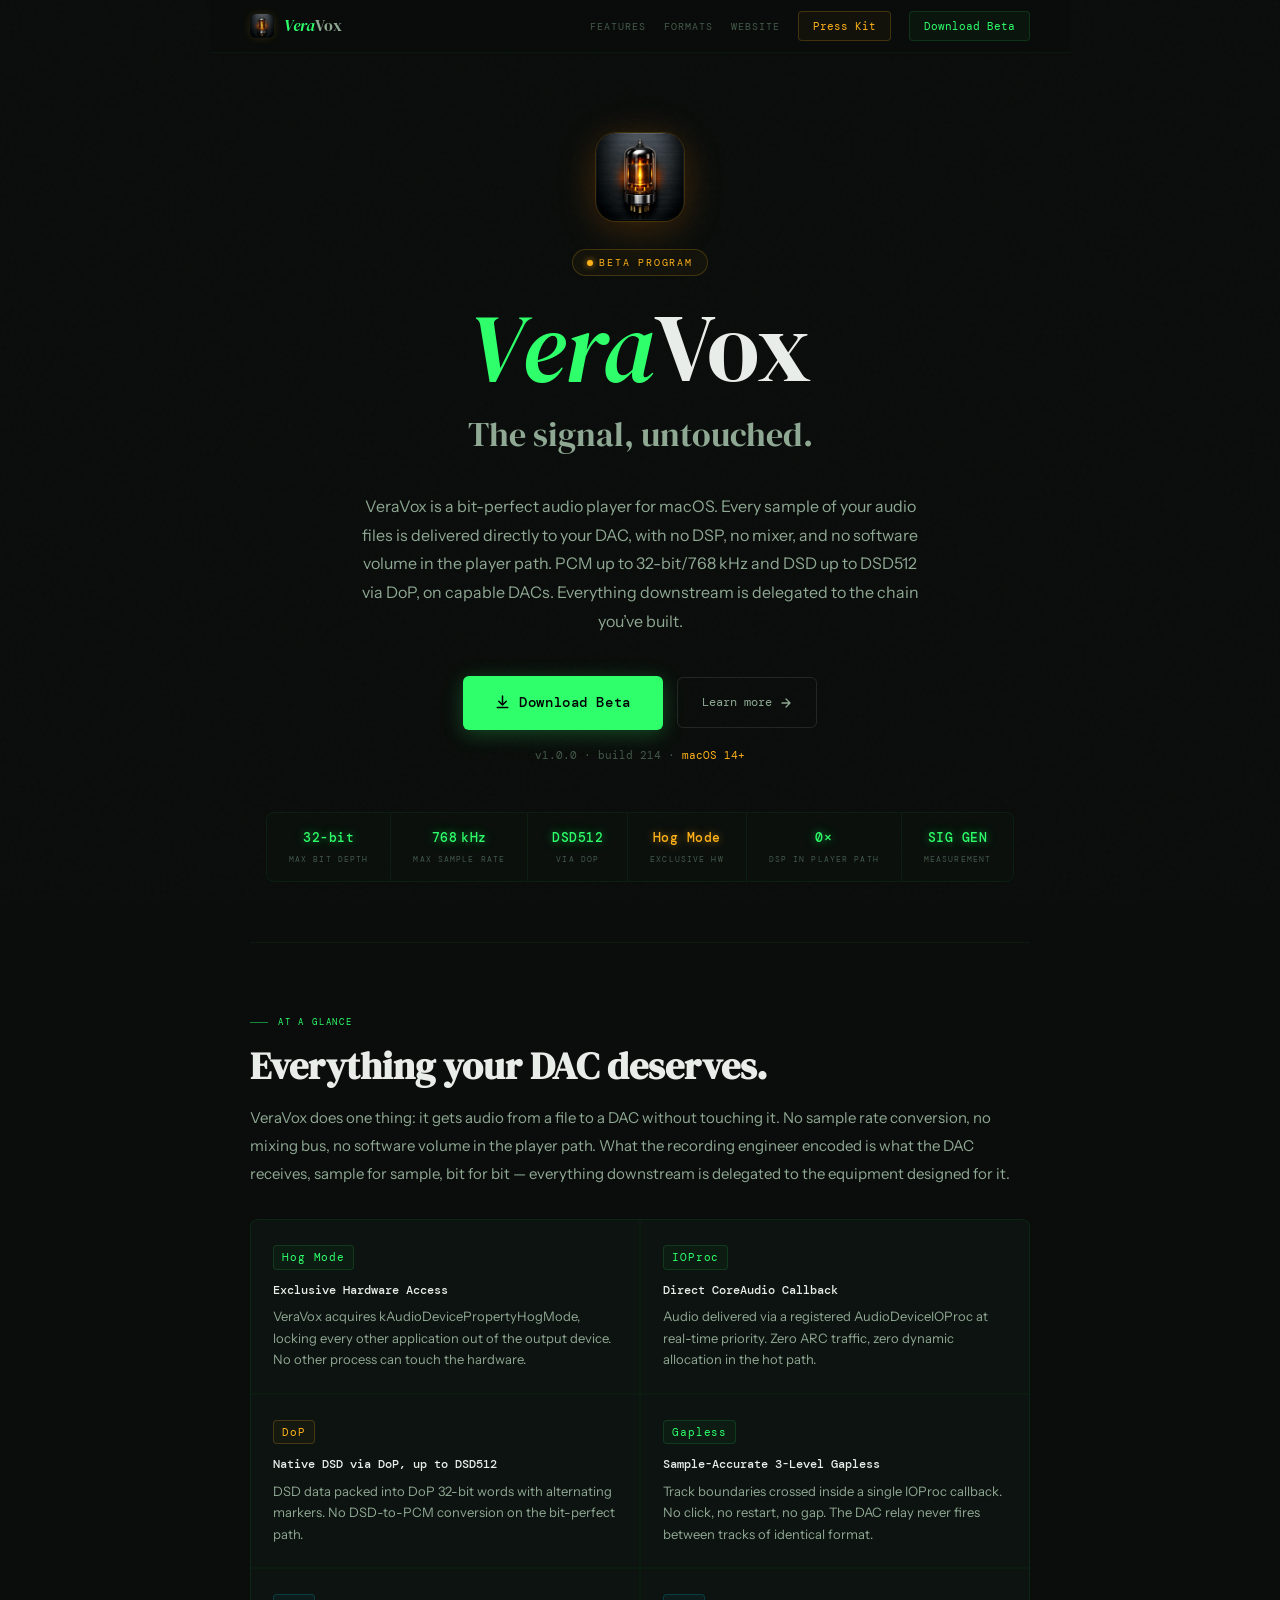
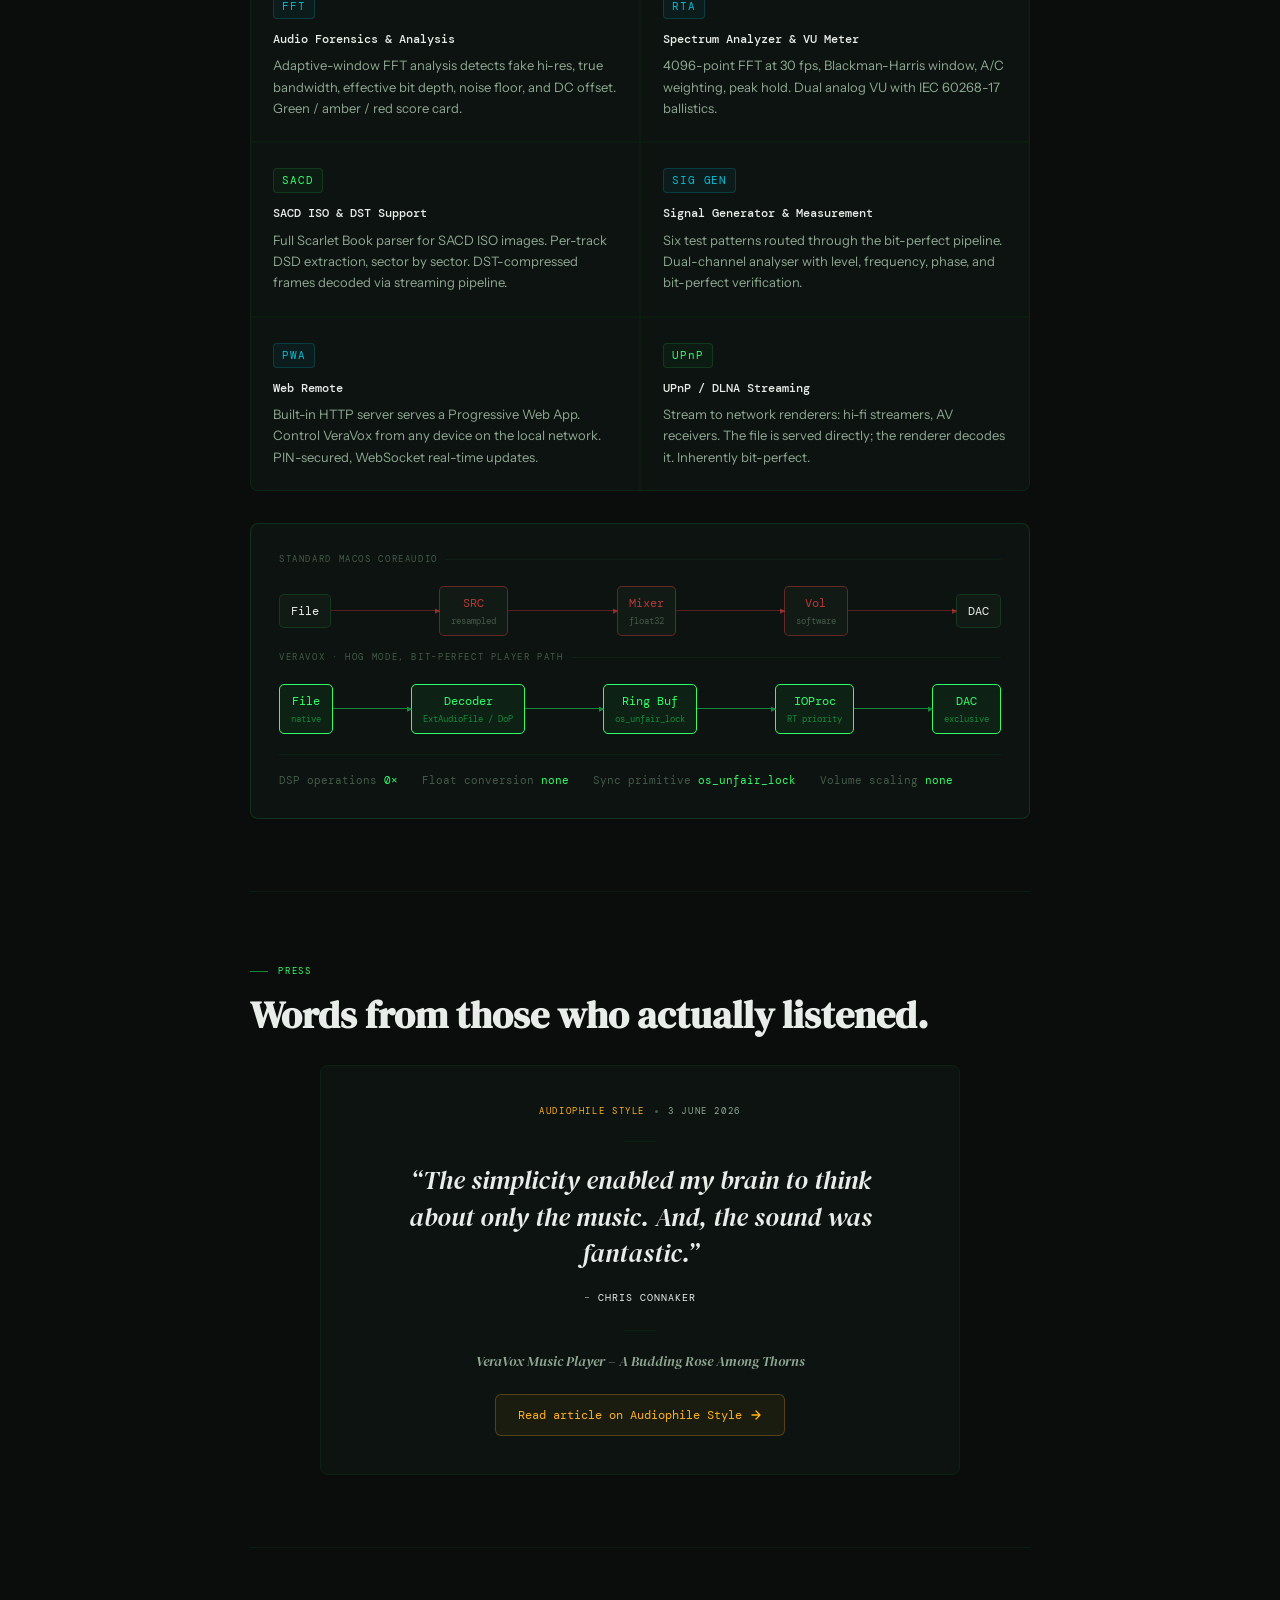
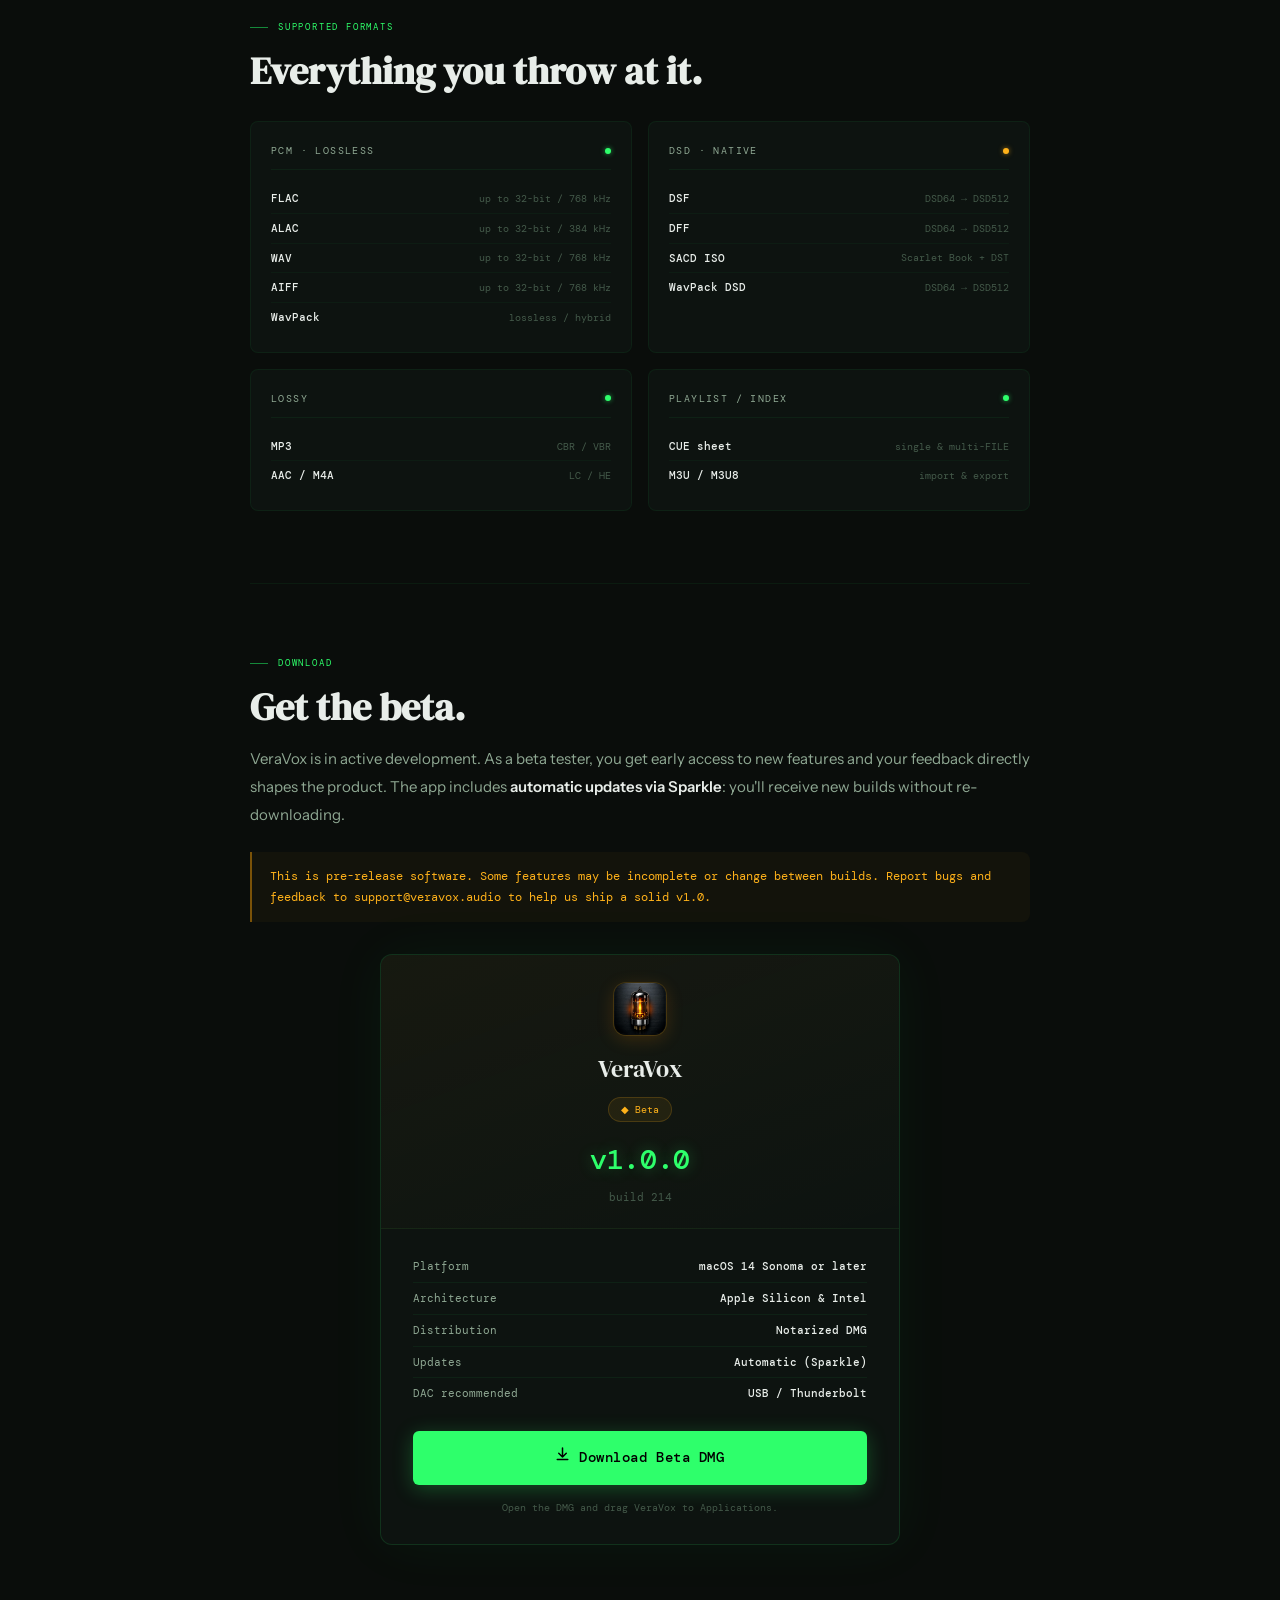
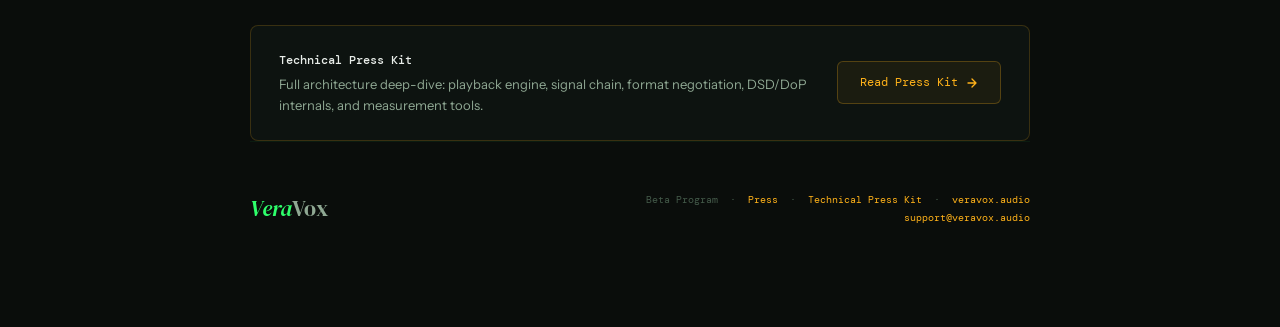
==== commit 3855b3cc: "Set the wordmark h1 to its real weight (400), no synthetic bold Same change as VeraVox R-194: DM Ser" ====
--- a/index.html
+++ b/index.html
@@ -9,7 +9,17 @@
 <link rel="icon" type="image/png" sizes="192x192" href="favicon-192.png"/>
 <link rel="apple-touch-icon" href="apple-touch-icon.png"/>
 <style>
-@import url('https://fonts.googleapis.com/css2?family=DM+Serif+Display:ital@0;1&family=DM+Mono:wght@300;400;500&family=Instrument+Sans:wght@300;400;500;600&display=swap');
+/* Self-hosted fonts (same .ttf as the main site) so the wordmark+pay-off
+   lockup always renders in DM Serif Display and never falls back to Georgia
+   (which breaks same-width: pay-off/wordmark 0.79 instead of 1.0). No Google
+   Fonts dependency, consistent with the site, app and brand assets. */
+@font-face{font-family:'DM Serif Display';src:url('Fonts/DMSerifDisplay-Regular.ttf') format('truetype');font-weight:400;font-style:normal;font-display:swap}
+@font-face{font-family:'DM Serif Display';src:url('Fonts/DMSerifDisplay-Italic.ttf') format('truetype');font-weight:400;font-style:italic;font-display:swap}
+@font-face{font-family:'DM Mono';src:url('Fonts/DMMono-Light.ttf') format('truetype');font-weight:300;font-style:normal;font-display:swap}
+@font-face{font-family:'DM Mono';src:url('Fonts/DMMono-Regular.ttf') format('truetype');font-weight:400;font-style:normal;font-display:swap}
+@font-face{font-family:'DM Mono';src:url('Fonts/DMMono-Medium.ttf') format('truetype');font-weight:500;font-style:normal;font-display:swap}
+@font-face{font-family:'Instrument Sans';src:url('Fonts/InstrumentSans-VariableFont_wdth,wght.ttf') format('truetype');font-weight:100 900;font-style:normal;font-display:swap}
+@font-face{font-family:'Instrument Sans';src:url('Fonts/InstrumentSans-Italic-VariableFont_wdth,wght.ttf') format('truetype');font-weight:100 900;font-style:italic;font-display:swap}
 :root{--bg:#0a0d0b;--panel:#0d1310;--panel2:#111a15;--border:rgba(46,255,107,.13);--bdim:rgba(46,255,107,.06);--green:#2EFF6B;--gdim:#15883a;--gbg:rgba(46,255,107,.04);--amber:#FFB21A;--adim:#7a5208;--abg:rgba(255,178,26,.04);--teal:#00BDD4;--red:#FF4444;--text:#e8ede9;--tmid:#8fa893;--tdim:#445a4a;--mono:'DM Mono','Menlo',monospace;--serif:'DM Serif Display',Georgia,serif;--sans:'Instrument Sans',sans-serif;--r:8px}
 *,*::before,*::after{box-sizing:border-box;margin:0;padding:0}
 html{scroll-behavior:smooth}
@@ -37,7 +47,7 @@
 .cover-icon{width:88px;height:88px;border-radius:20px;margin-bottom:28px;box-shadow:0 0 0 1px rgba(255,178,26,.15),0 8px 40px rgba(255,140,0,.18),0 0 50px rgba(255,140,0,.06);opacity:0;animation:fadeUp .7s .08s ease forwards}
 .cover-beta{display:inline-flex;align-items:center;gap:6px;font-family:var(--mono);font-size:10px;letter-spacing:.18em;text-transform:uppercase;color:var(--amber);background:var(--abg);border:1px solid rgba(255,178,26,.2);padding:4px 14px;border-radius:20px;margin-bottom:24px;opacity:0;animation:fadeUp .7s .14s ease forwards}
 .cover-beta::before{content:'';width:6px;height:6px;border-radius:50%;background:var(--amber);box-shadow:0 0 6px rgba(255,178,26,.8);animation:pulse 2s ease-in-out infinite}
-.cover h1{font-family:var(--serif);font-size:clamp(52px,8vw,96px);line-height:1.0;color:var(--text);margin-bottom:10px;opacity:0;animation:fadeUp .7s .20s ease forwards}
+.cover h1{font-family:var(--serif);font-weight:400;font-synthesis-weight:none;font-size:clamp(52px,8vw,96px);line-height:1.0;color:var(--text);margin-bottom:10px;opacity:0;animation:fadeUp .7s .20s ease forwards}
 .cover h1 em{font-style:italic;color:var(--green)}
 .cover-sub{font-family:var(--serif);font-size:clamp(18.41px,2.833vw,33.99px);color:var(--tmid);margin-bottom:28px;opacity:0;animation:fadeUp .7s .26s ease forwards}
 .cover-desc{font-size:16px;line-height:1.8;color:var(--tmid);max-width:560px;margin:0 auto 40px;opacity:0;animation:fadeUp .7s .32s ease forwards}
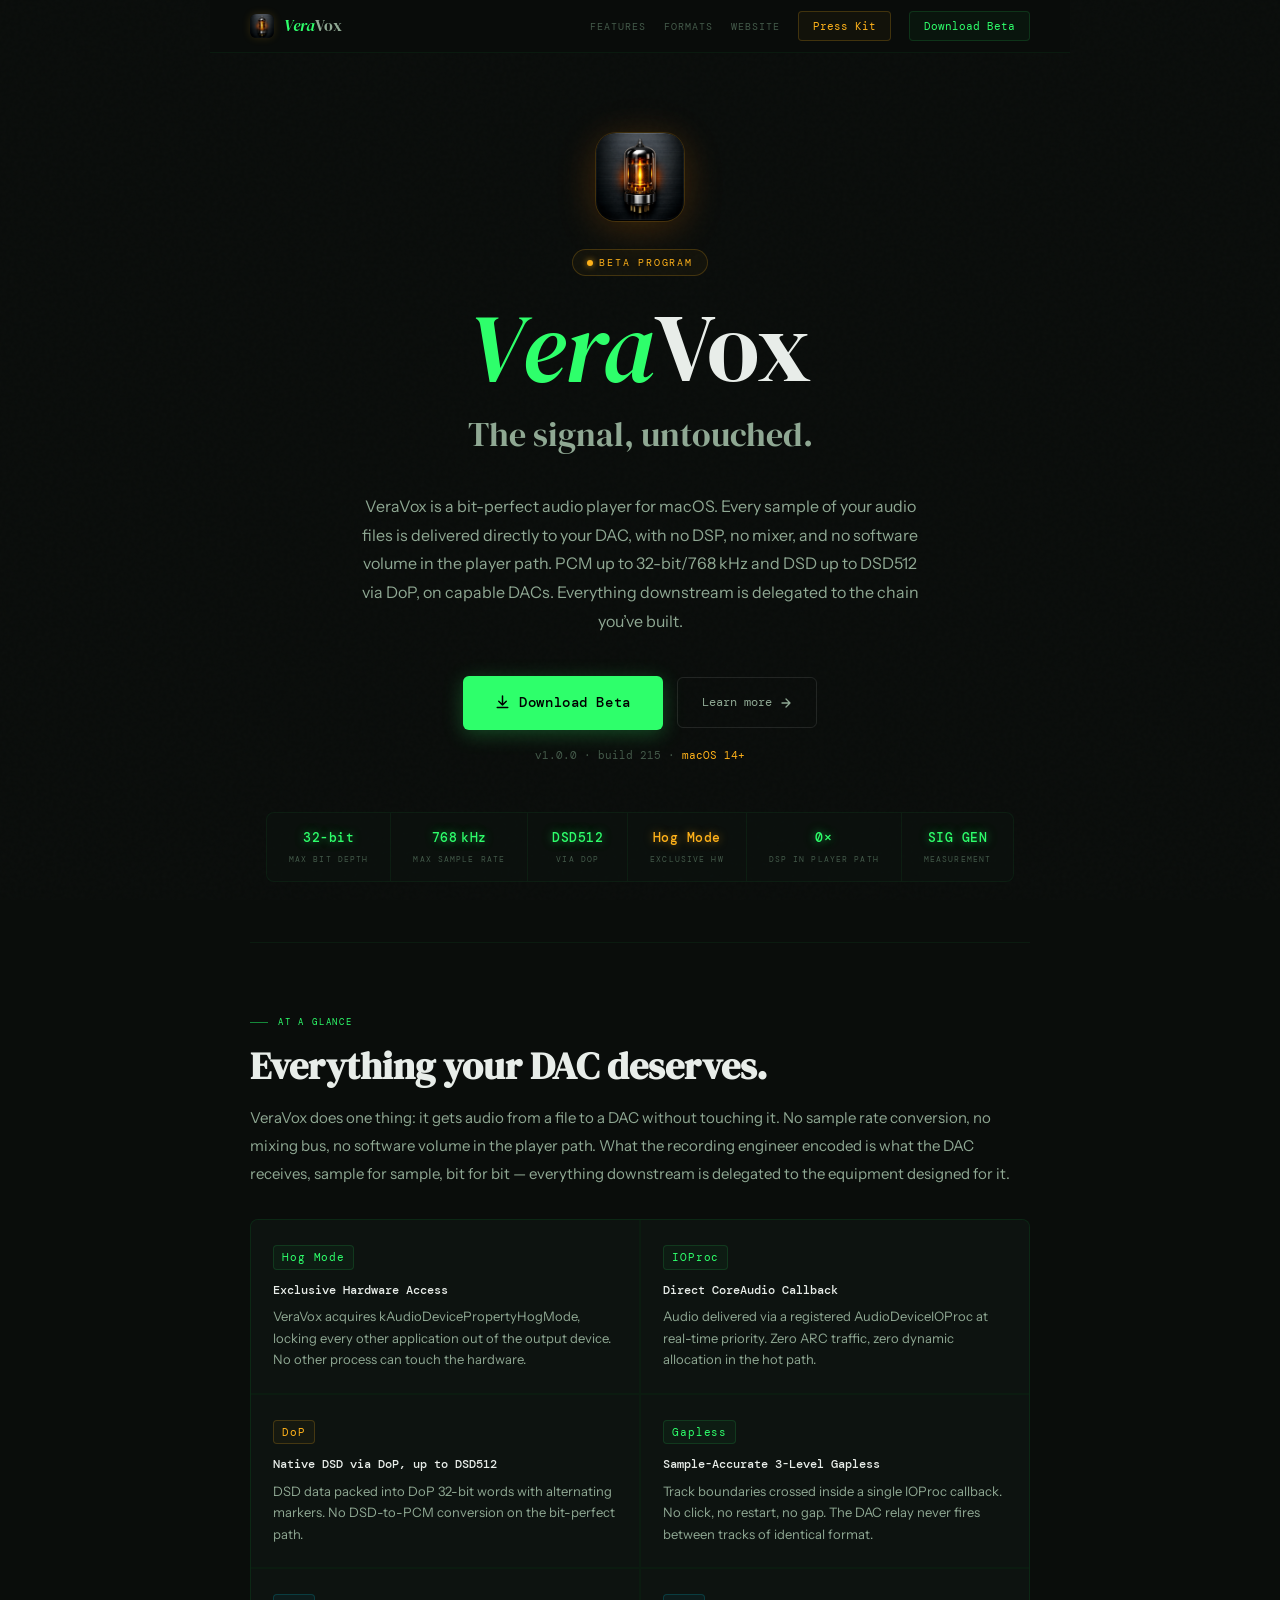
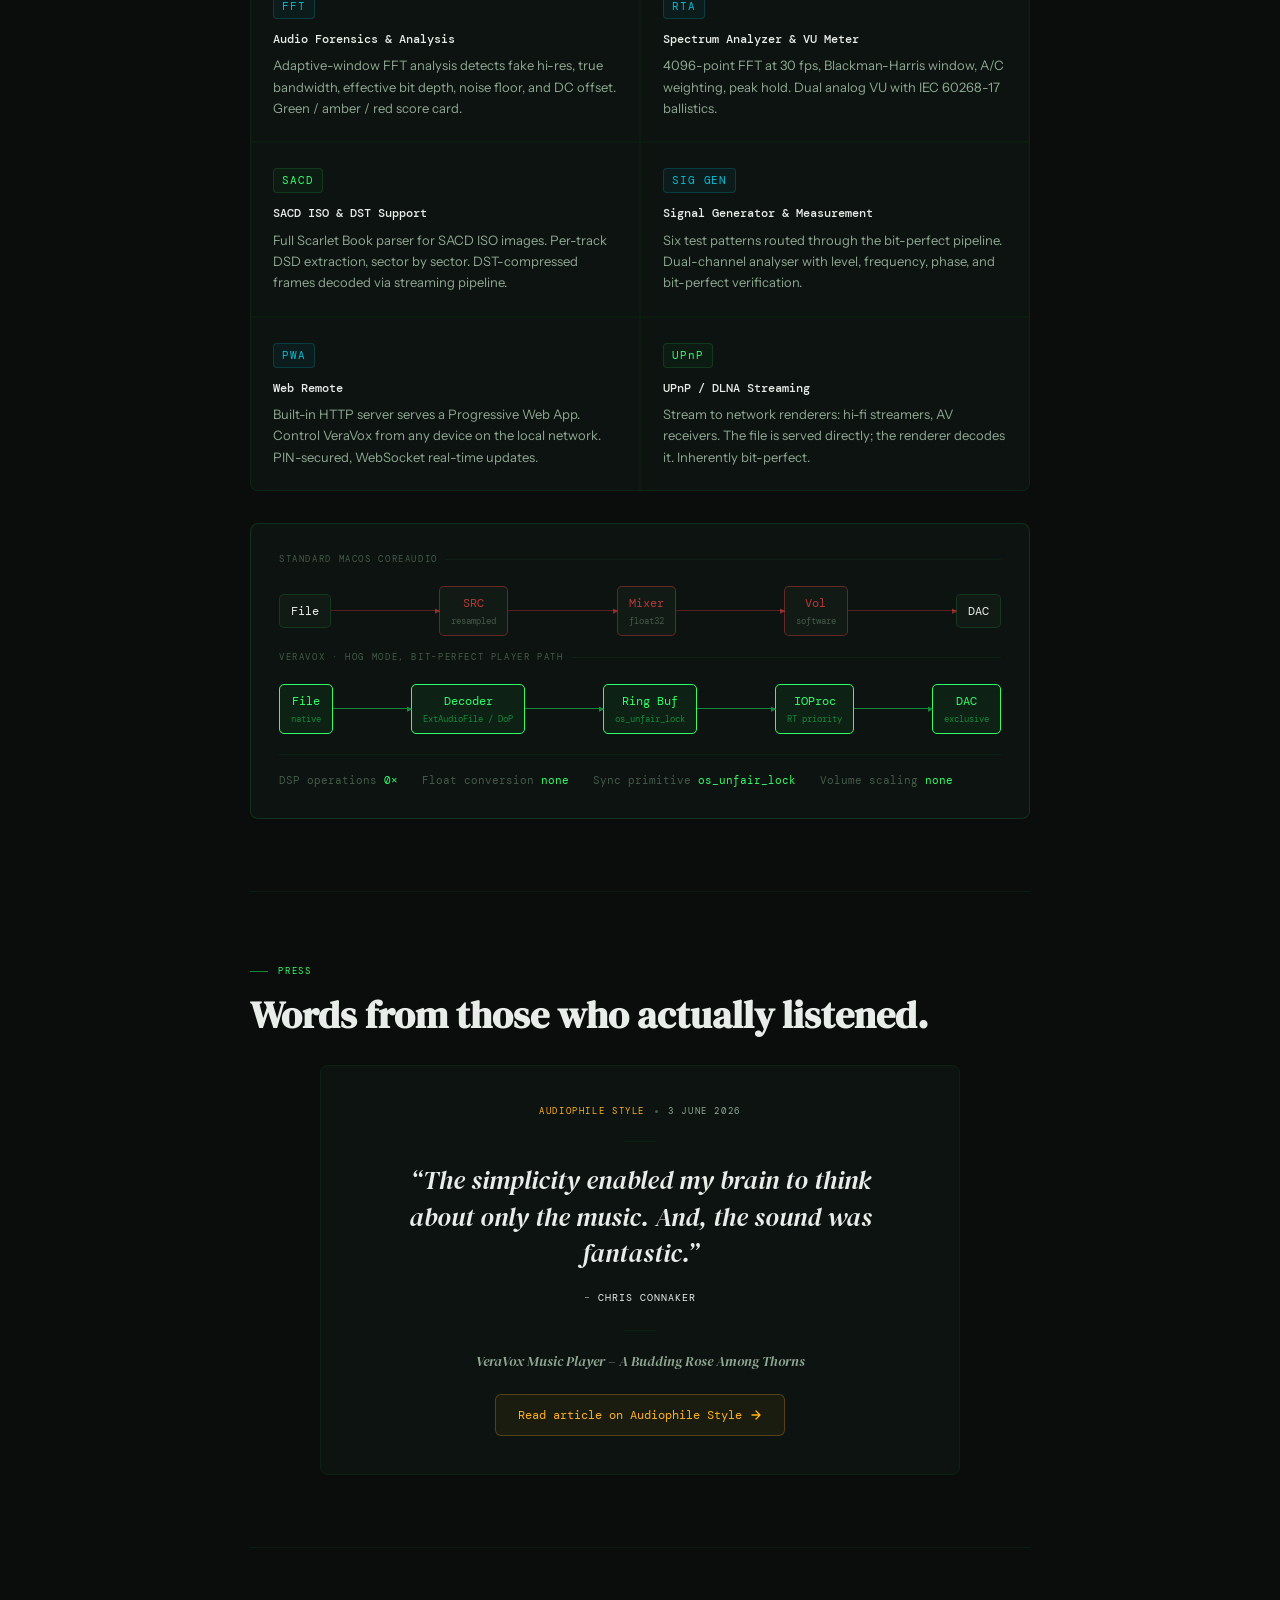
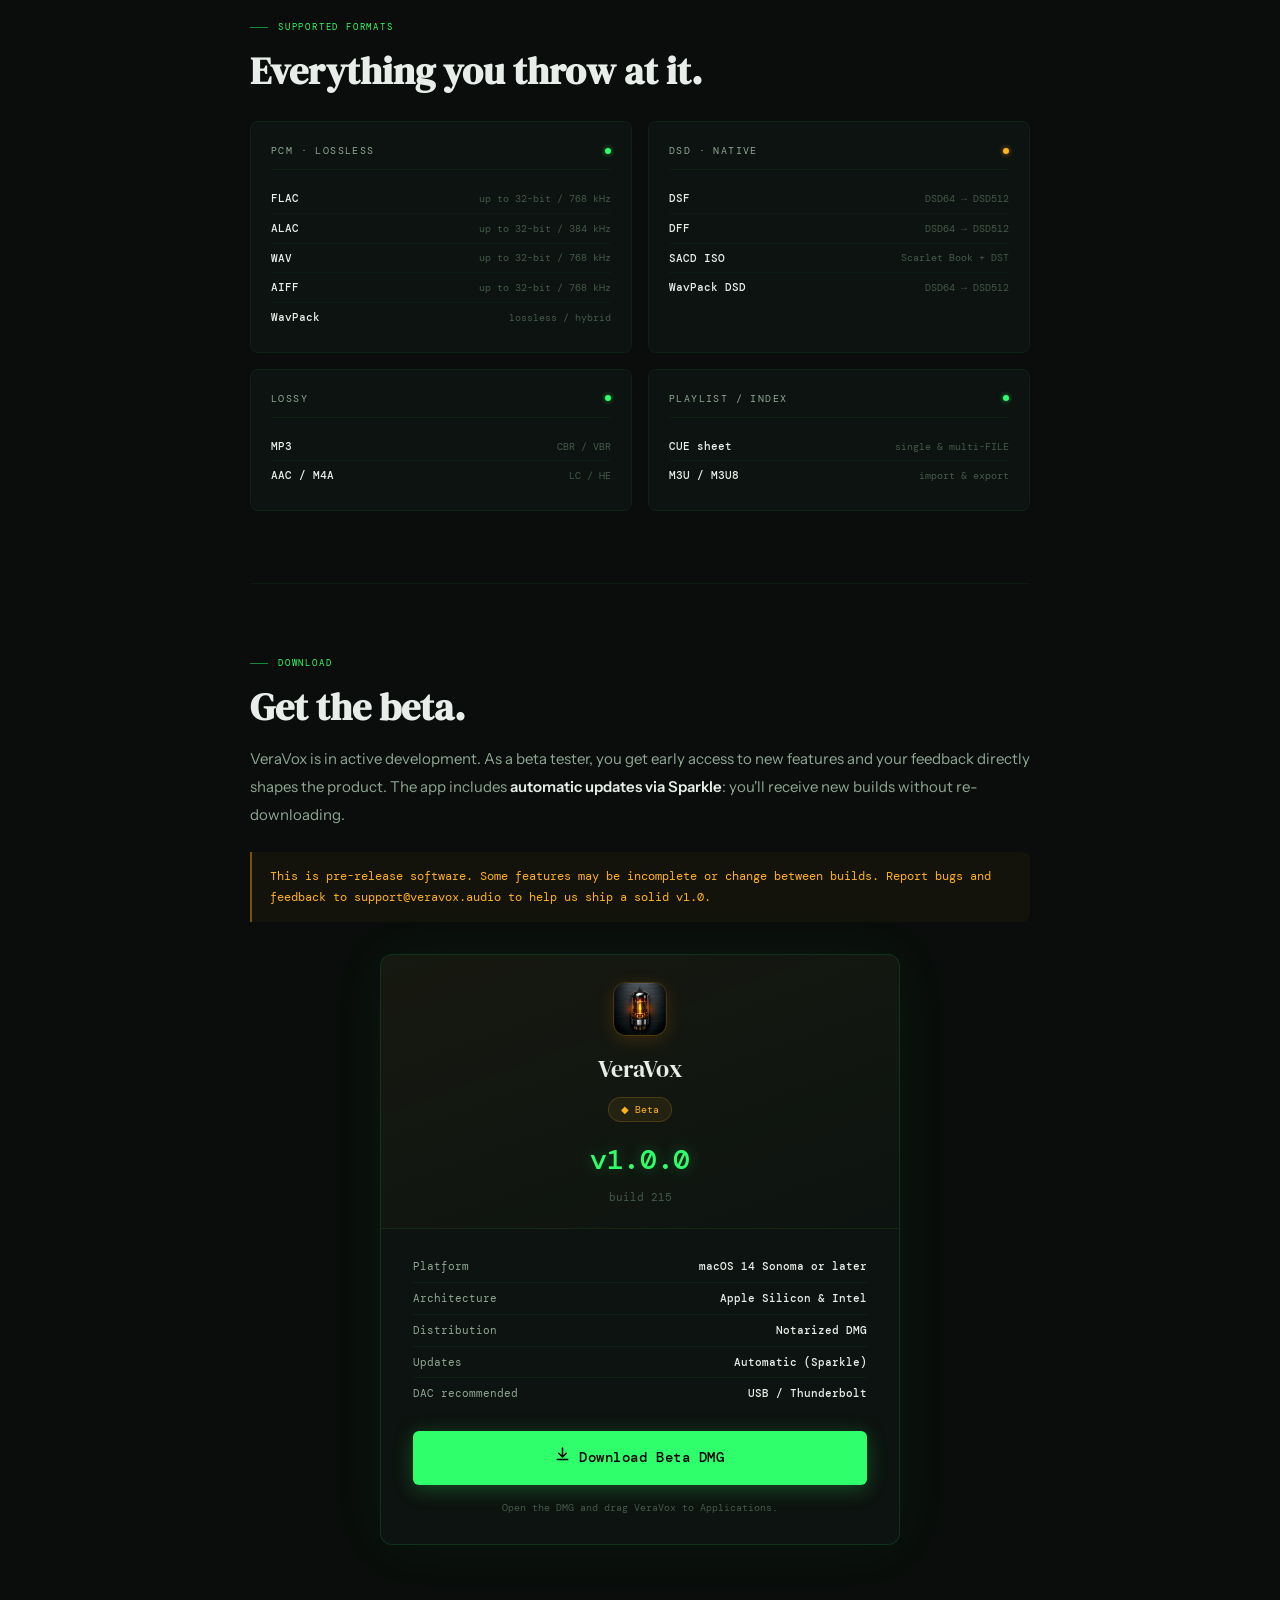
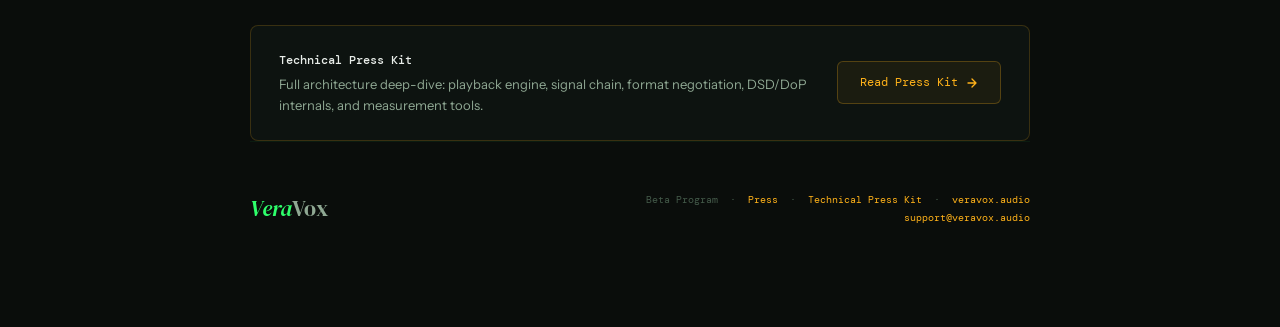
==== commit b7c803f4: "VeraVox 1.0.0 (beta)" ====
--- a/index.html
+++ b/index.html
@@ -220,7 +220,7 @@
   <p class="cover-sub">The signal, untouched.</p>
   <p class="cover-desc">VeraVox is a bit-perfect audio player for macOS. Every sample of your audio files is delivered directly to your DAC, with no DSP, no mixer, and no software volume in the player path. PCM up to 32-bit/768&thinsp;kHz and DSD up to DSD512 via DoP, on capable DACs. Everything downstream is delegated to the chain you&rsquo;ve built.</p>
   <div class="cover-ctas">
-    <a href="https://github.com/RikyPate/veravox--releases/releases/download/beta-214/Install_VeraVox_1.0.0_214.dmg" class="btn-dl" data-goatcounter-click="download-beta-hero" data-goatcounter-title="Download Beta (hero)">
+    <a href="https://github.com/RikyPate/veravox--releases/releases/download/beta-215/Install_VeraVox_1.0.0_215.dmg" class="btn-dl" data-goatcounter-click="download-beta-hero" data-goatcounter-title="Download Beta (hero)">
       <svg width="15" height="15" viewBox="0 0 15 15" fill="none"><path d="M7.5 1v9M3.75 6.25L7.5 10l3.75-3.75M2.25 12.5h10.5" stroke="currentColor" stroke-width="1.5" stroke-linecap="round" stroke-linejoin="round"/></svg>
       Download Beta
     </a>
@@ -229,7 +229,7 @@
       <svg width="12" height="12" viewBox="0 0 12 12" fill="none"><path d="M2 6h8M6 2l4 4-4 4" stroke="currentColor" stroke-width="1.3" stroke-linecap="round" stroke-linejoin="round"/></svg>
     </a>
   </div>
-  <p class="cover-version">v<span class="vv-ver">1.0.0</span> &middot; build <span class="vv-bld">214</span> &middot; <strong>macOS 14+</strong></p>
+  <p class="cover-version">v<span class="vv-ver">1.0.0</span> &middot; build <span class="vv-bld">215</span> &middot; <strong>macOS 14+</strong></p>
   <div class="cover-specs">
     <div class="spec-item"><span class="spec-val">32-bit</span><span class="spec-lbl">Max Bit Depth</span></div>
     <div class="spec-item"><span class="spec-val">768&thinsp;kHz</span><span class="spec-lbl">Max Sample Rate</span></div>
@@ -359,7 +359,7 @@
       <div class="dl-name">VeraVox</div>
       <div class="dl-badge">&#9670; Beta</div>
       <div class="dl-ver">v<span class="vv-ver">1.0.0</span></div>
-      <div class="dl-build">build <span class="vv-bld">214</span></div>
+      <div class="dl-build">build <span class="vv-bld">215</span></div>
     </div>
     <div class="dl-body">
       <div class="dl-row"><span class="dl-key">Platform</span><span class="dl-val">macOS 14 Sonoma or later</span></div>
@@ -369,7 +369,7 @@
       <div class="dl-row"><span class="dl-key">DAC recommended</span><span class="dl-val">USB / Thunderbolt</span></div>
     </div>
     <div class="dl-cta">
-      <a href="https://github.com/RikyPate/veravox--releases/releases/download/beta-214/Install_VeraVox_1.0.0_214.dmg" class="btn-dl" data-goatcounter-click="download-beta-card" data-goatcounter-title="Download Beta (card)">
+      <a href="https://github.com/RikyPate/veravox--releases/releases/download/beta-215/Install_VeraVox_1.0.0_215.dmg" class="btn-dl" data-goatcounter-click="download-beta-card" data-goatcounter-title="Download Beta (card)">
         <svg width="15" height="15" viewBox="0 0 15 15" fill="none"><path d="M7.5 1v9M3.75 6.25L7.5 10l3.75-3.75M2.25 12.5h10.5" stroke="currentColor" stroke-width="1.5" stroke-linecap="round" stroke-linejoin="round"/></svg>
         Download Beta DMG
       </a>
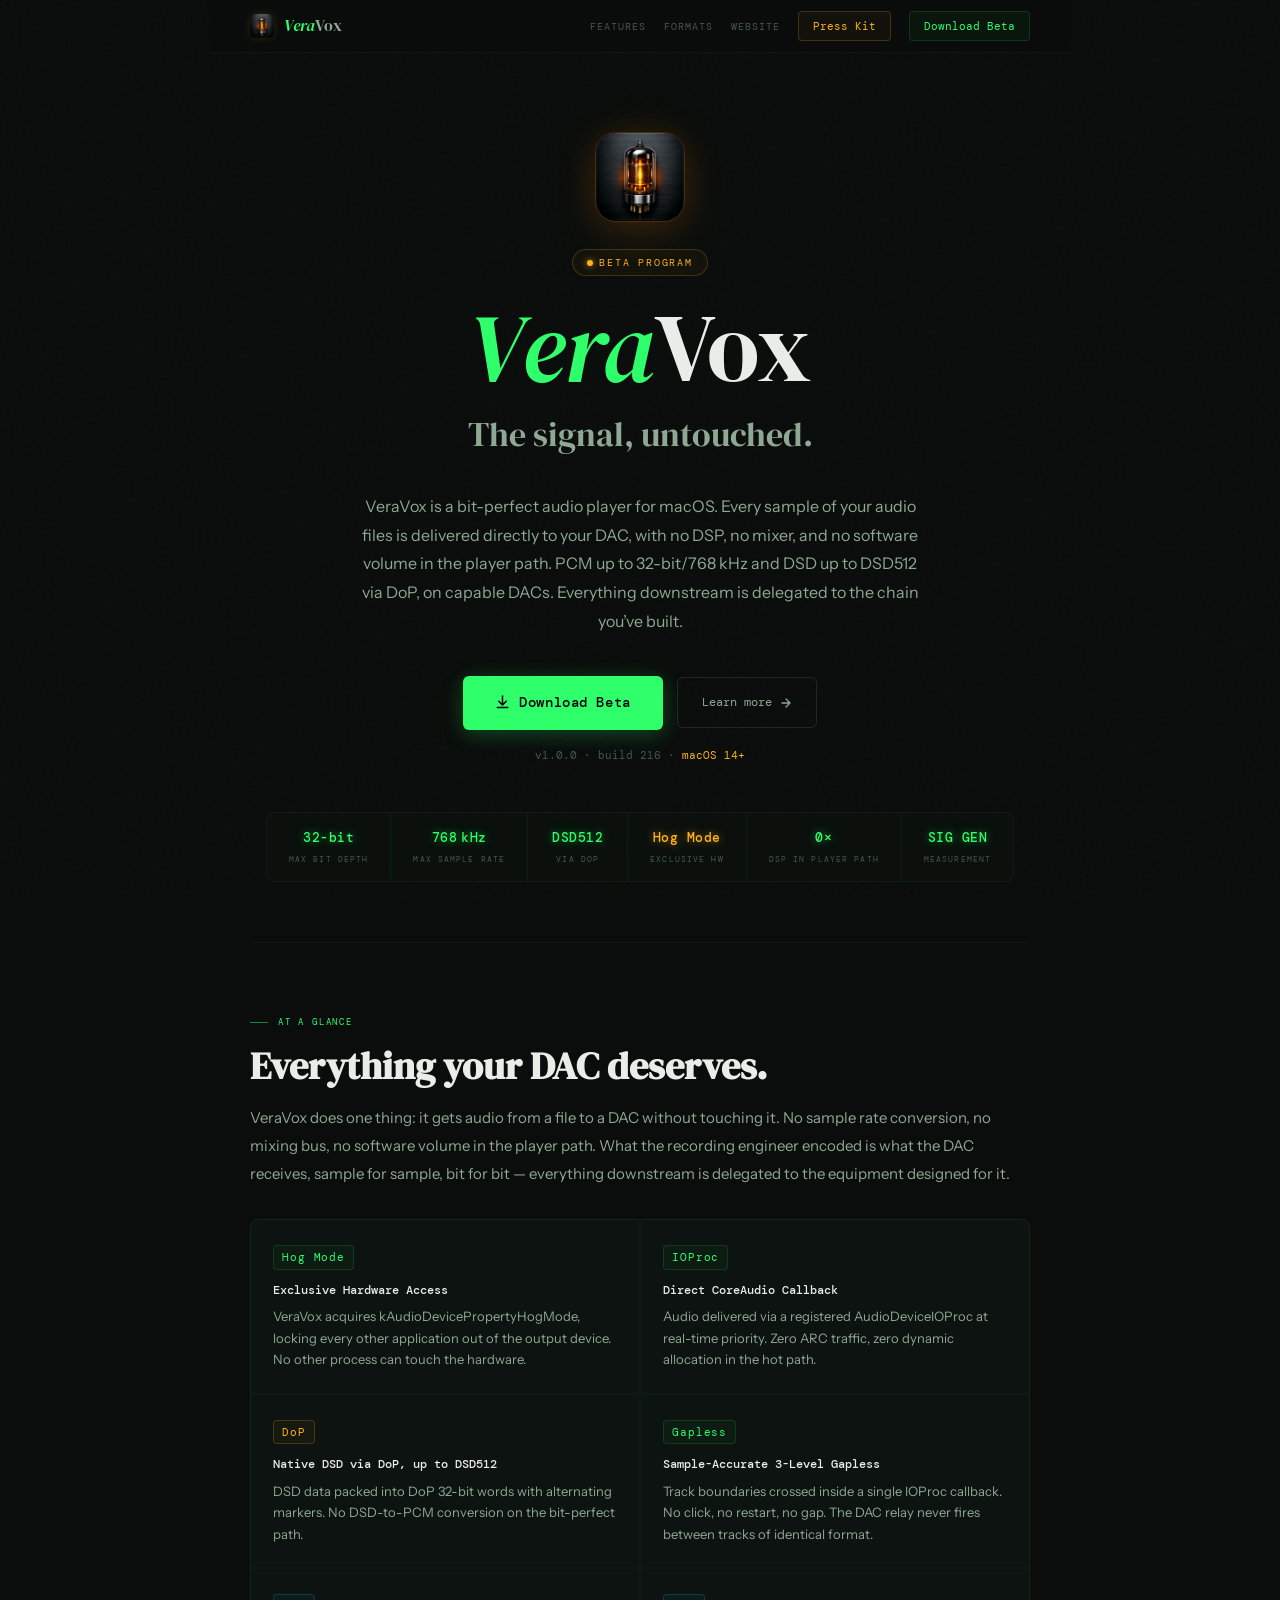
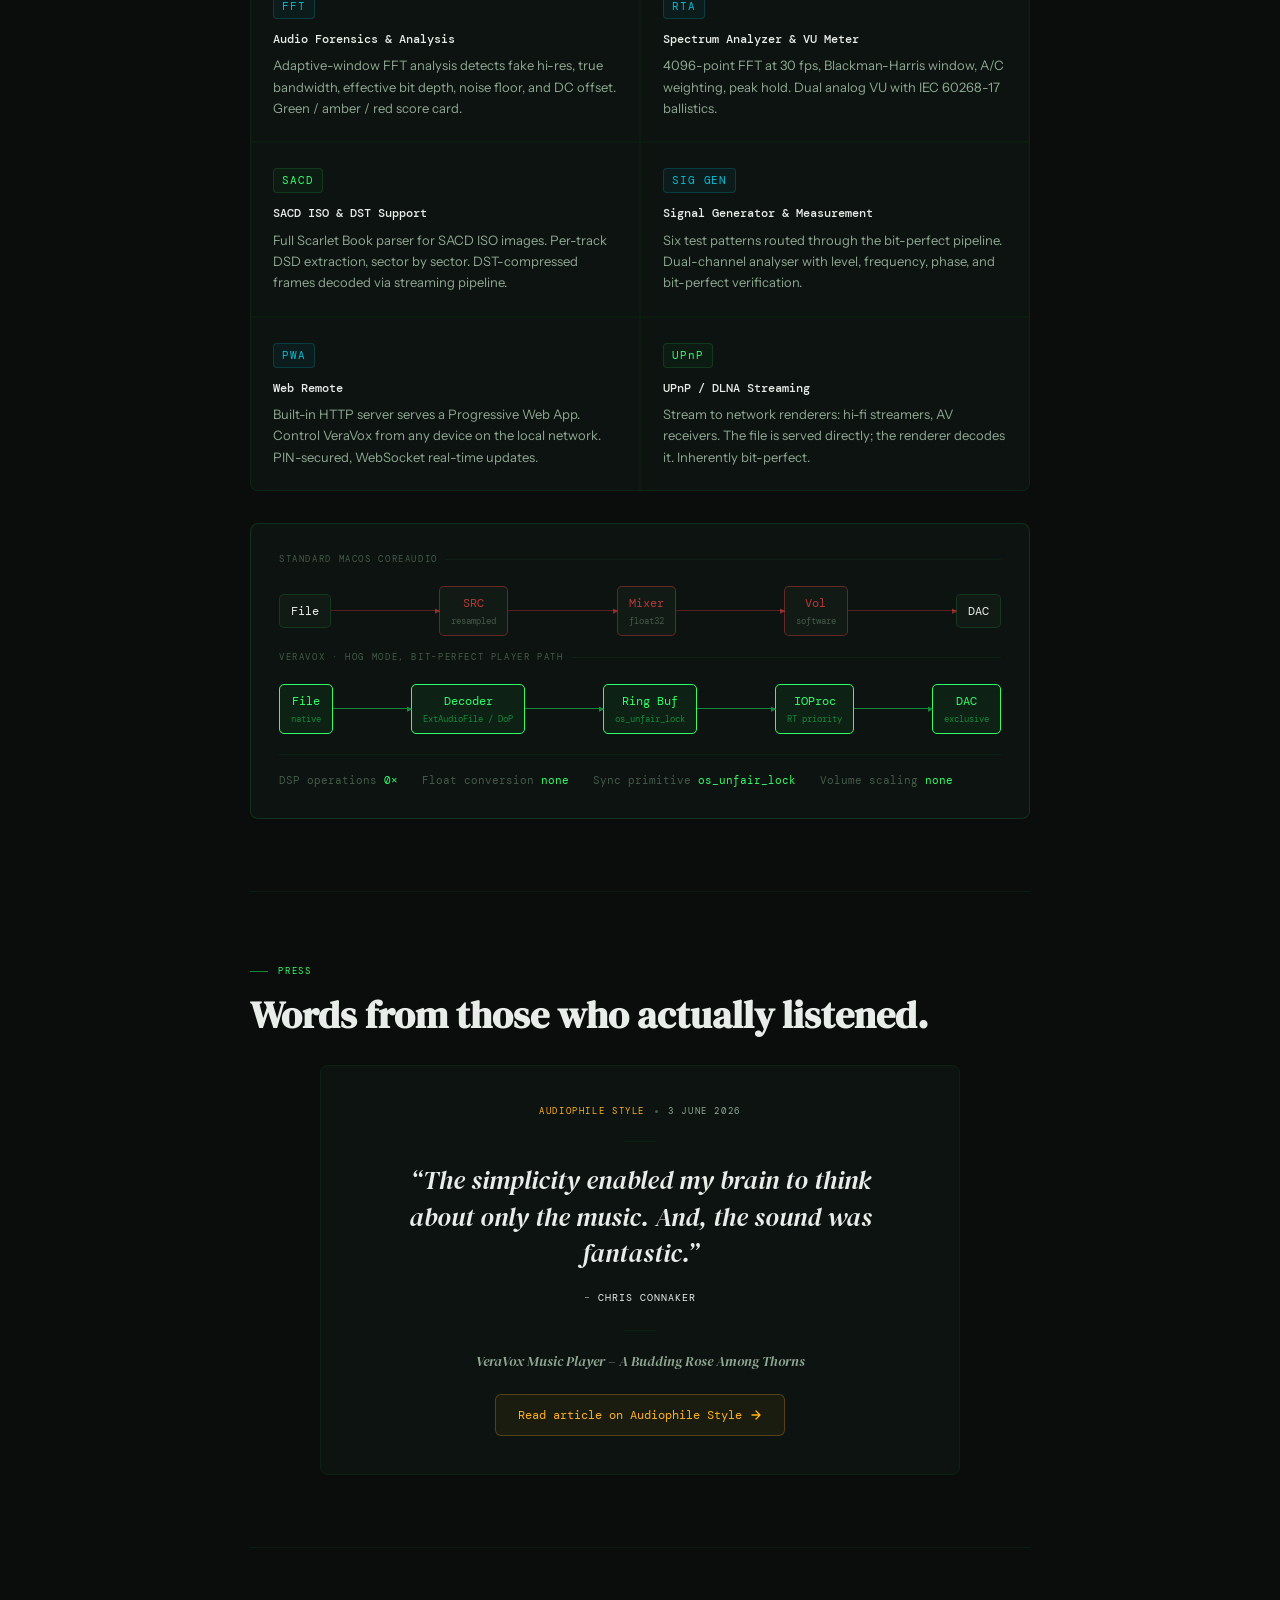
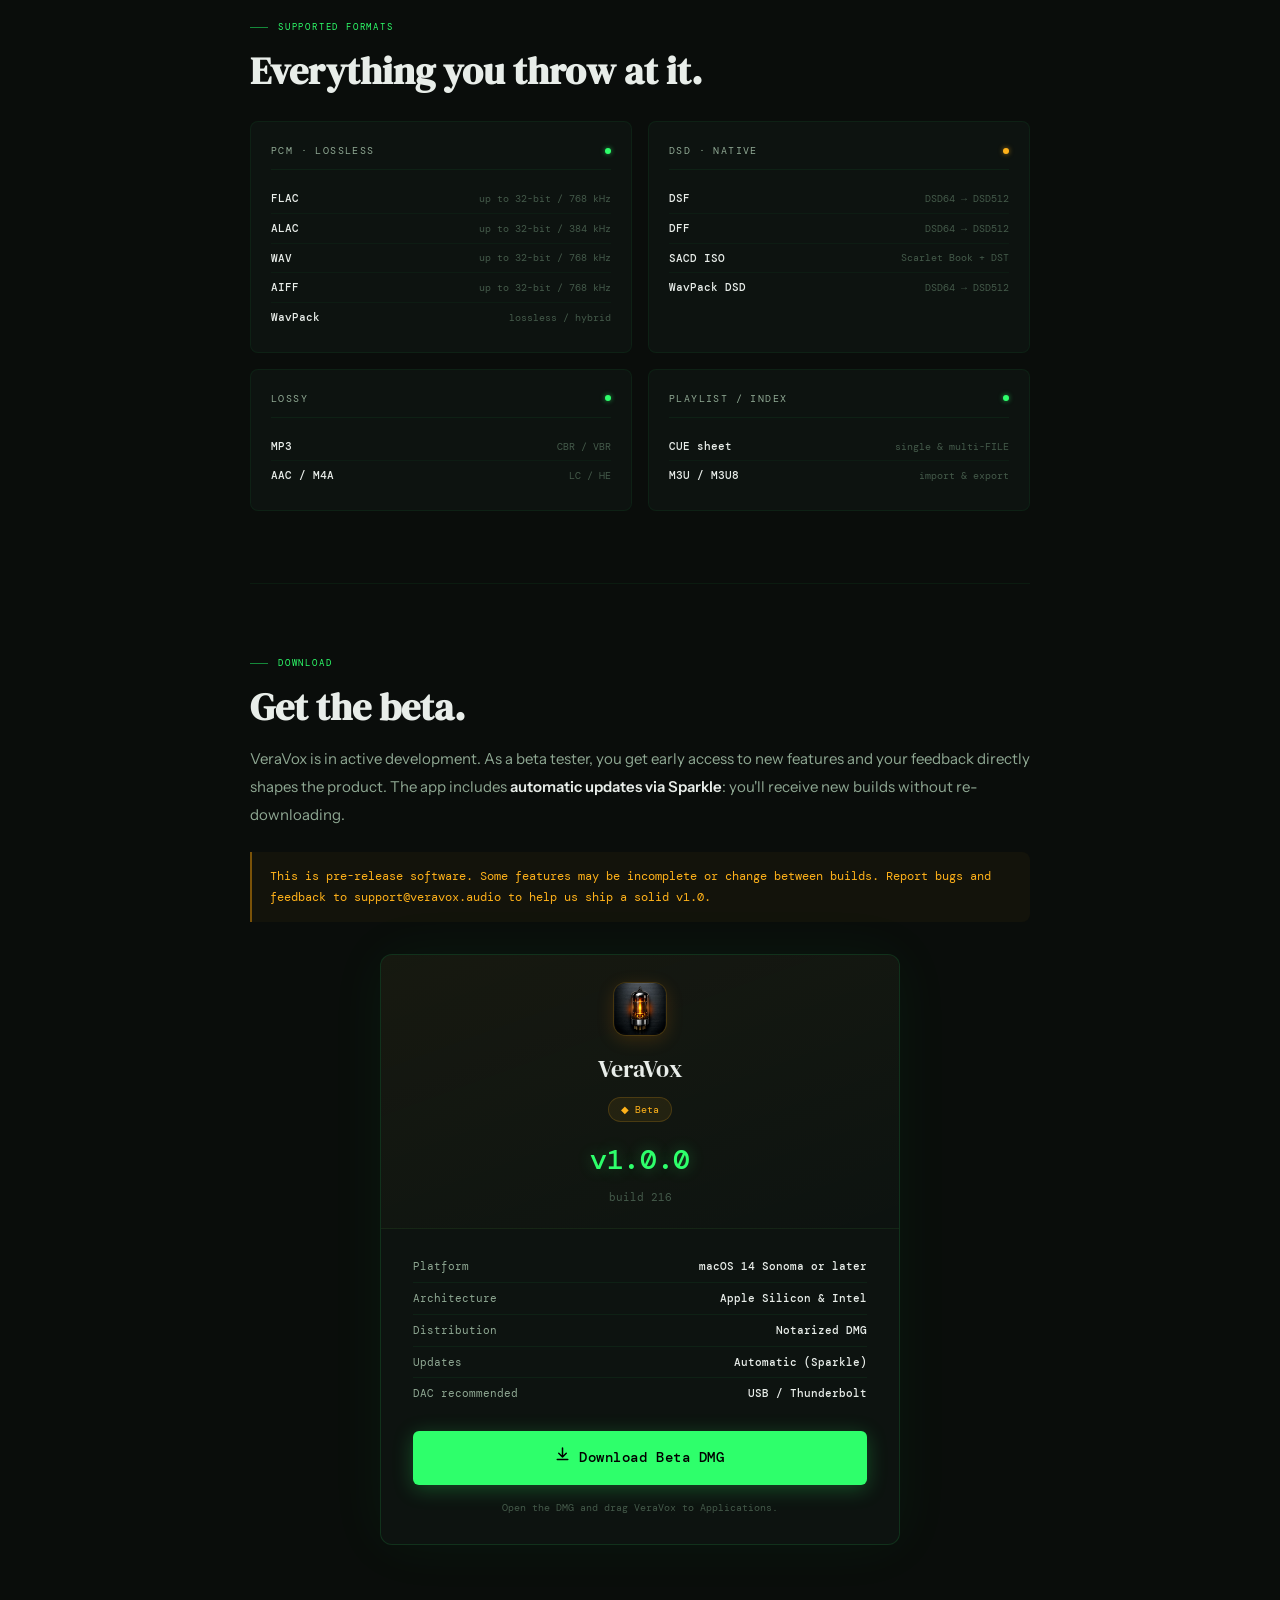
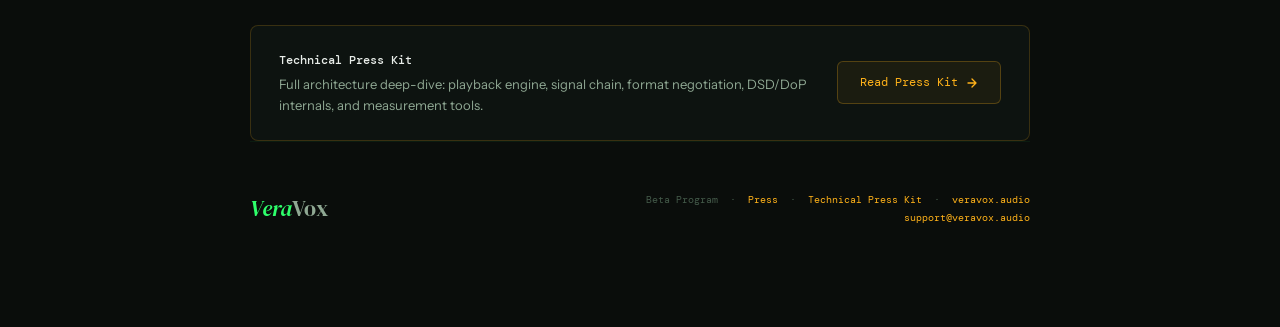
==== commit fb1f83c5: "VeraVox 1.0.0 (beta)" ====
--- a/index.html
+++ b/index.html
@@ -220,7 +220,7 @@
   <p class="cover-sub">The signal, untouched.</p>
   <p class="cover-desc">VeraVox is a bit-perfect audio player for macOS. Every sample of your audio files is delivered directly to your DAC, with no DSP, no mixer, and no software volume in the player path. PCM up to 32-bit/768&thinsp;kHz and DSD up to DSD512 via DoP, on capable DACs. Everything downstream is delegated to the chain you&rsquo;ve built.</p>
   <div class="cover-ctas">
-    <a href="https://github.com/RikyPate/veravox--releases/releases/download/beta-215/Install_VeraVox_1.0.0_215.dmg" class="btn-dl" data-goatcounter-click="download-beta-hero" data-goatcounter-title="Download Beta (hero)">
+    <a href="https://github.com/RikyPate/veravox--releases/releases/download/beta-216/Install_VeraVox_1.0.0_216.dmg" class="btn-dl" data-goatcounter-click="download-beta-hero" data-goatcounter-title="Download Beta (hero)">
       <svg width="15" height="15" viewBox="0 0 15 15" fill="none"><path d="M7.5 1v9M3.75 6.25L7.5 10l3.75-3.75M2.25 12.5h10.5" stroke="currentColor" stroke-width="1.5" stroke-linecap="round" stroke-linejoin="round"/></svg>
       Download Beta
     </a>
@@ -229,7 +229,7 @@
       <svg width="12" height="12" viewBox="0 0 12 12" fill="none"><path d="M2 6h8M6 2l4 4-4 4" stroke="currentColor" stroke-width="1.3" stroke-linecap="round" stroke-linejoin="round"/></svg>
     </a>
   </div>
-  <p class="cover-version">v<span class="vv-ver">1.0.0</span> &middot; build <span class="vv-bld">215</span> &middot; <strong>macOS 14+</strong></p>
+  <p class="cover-version">v<span class="vv-ver">1.0.0</span> &middot; build <span class="vv-bld">216</span> &middot; <strong>macOS 14+</strong></p>
   <div class="cover-specs">
     <div class="spec-item"><span class="spec-val">32-bit</span><span class="spec-lbl">Max Bit Depth</span></div>
     <div class="spec-item"><span class="spec-val">768&thinsp;kHz</span><span class="spec-lbl">Max Sample Rate</span></div>
@@ -359,7 +359,7 @@
       <div class="dl-name">VeraVox</div>
       <div class="dl-badge">&#9670; Beta</div>
       <div class="dl-ver">v<span class="vv-ver">1.0.0</span></div>
-      <div class="dl-build">build <span class="vv-bld">215</span></div>
+      <div class="dl-build">build <span class="vv-bld">216</span></div>
     </div>
     <div class="dl-body">
       <div class="dl-row"><span class="dl-key">Platform</span><span class="dl-val">macOS 14 Sonoma or later</span></div>
@@ -369,7 +369,7 @@
       <div class="dl-row"><span class="dl-key">DAC recommended</span><span class="dl-val">USB / Thunderbolt</span></div>
     </div>
     <div class="dl-cta">
-      <a href="https://github.com/RikyPate/veravox--releases/releases/download/beta-215/Install_VeraVox_1.0.0_215.dmg" class="btn-dl" data-goatcounter-click="download-beta-card" data-goatcounter-title="Download Beta (card)">
+      <a href="https://github.com/RikyPate/veravox--releases/releases/download/beta-216/Install_VeraVox_1.0.0_216.dmg" class="btn-dl" data-goatcounter-click="download-beta-card" data-goatcounter-title="Download Beta (card)">
         <svg width="15" height="15" viewBox="0 0 15 15" fill="none"><path d="M7.5 1v9M3.75 6.25L7.5 10l3.75-3.75M2.25 12.5h10.5" stroke="currentColor" stroke-width="1.5" stroke-linecap="round" stroke-linejoin="round"/></svg>
         Download Beta DMG
       </a>
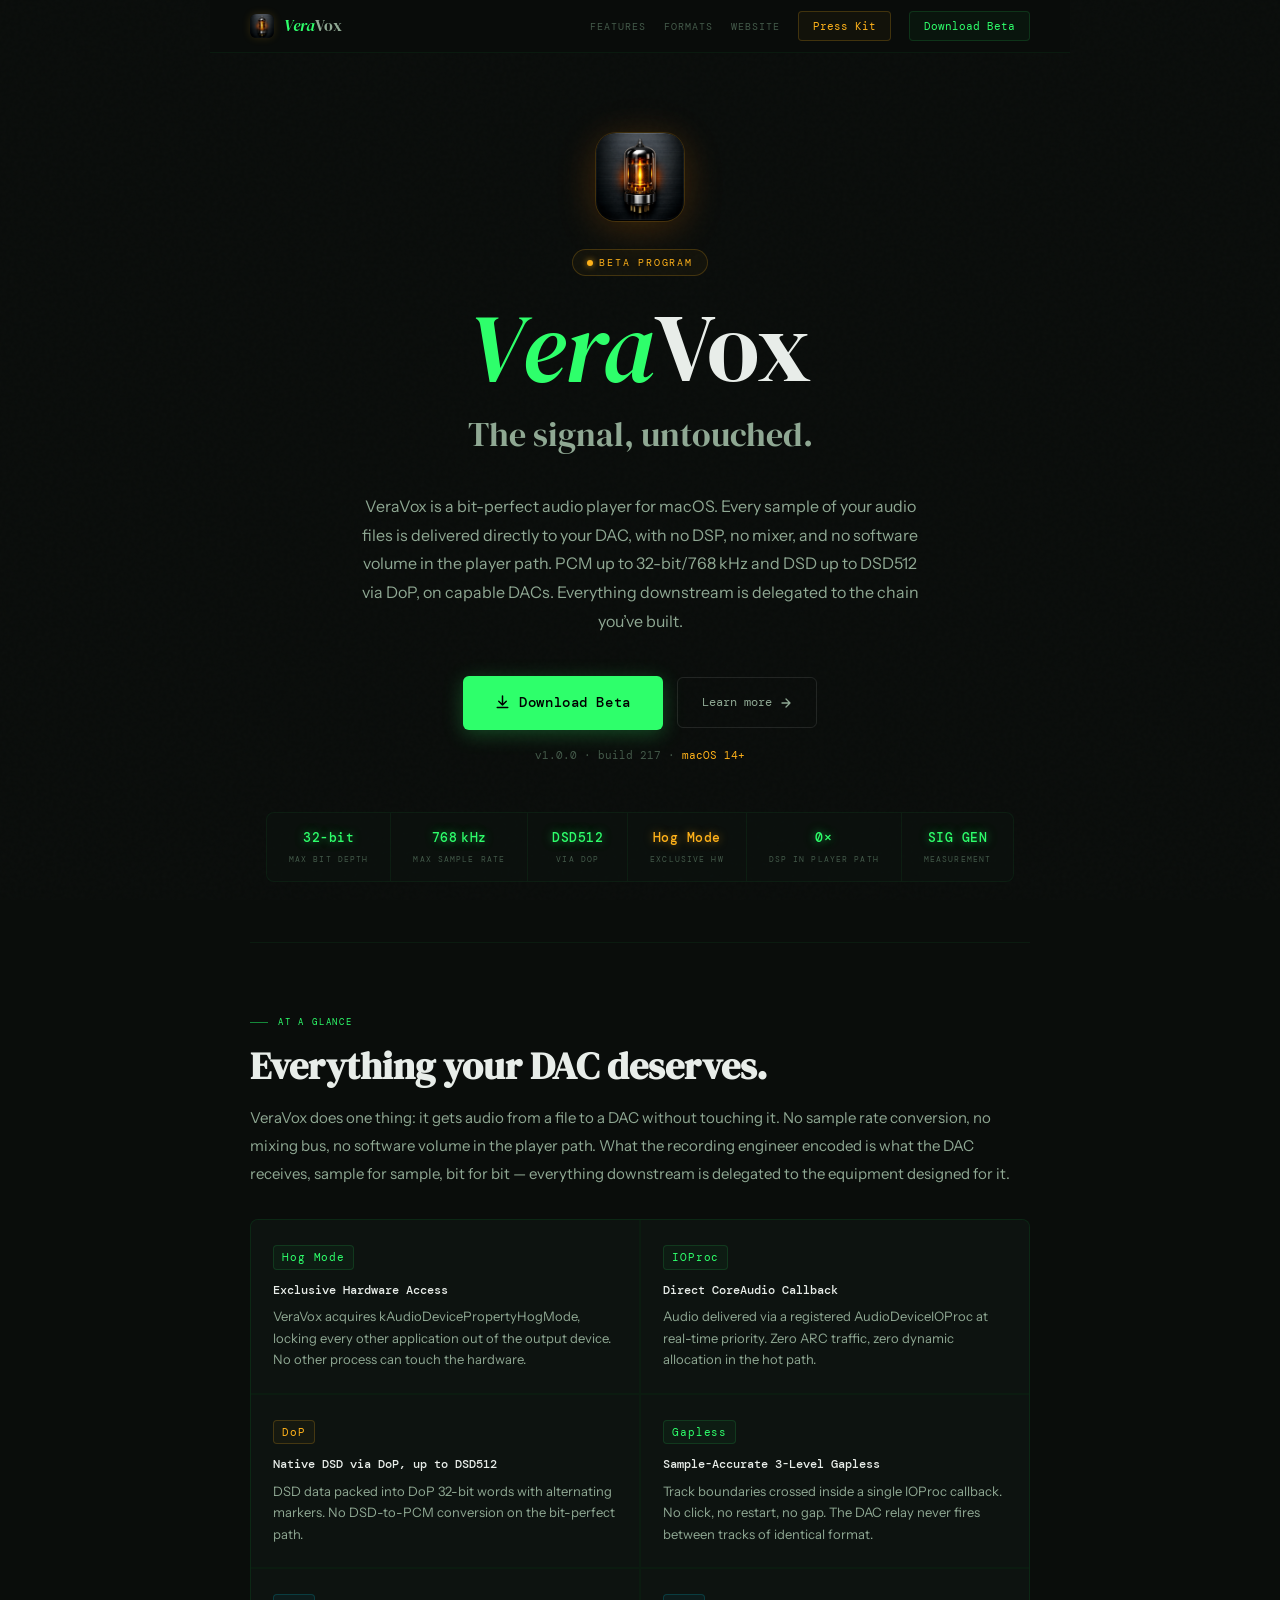
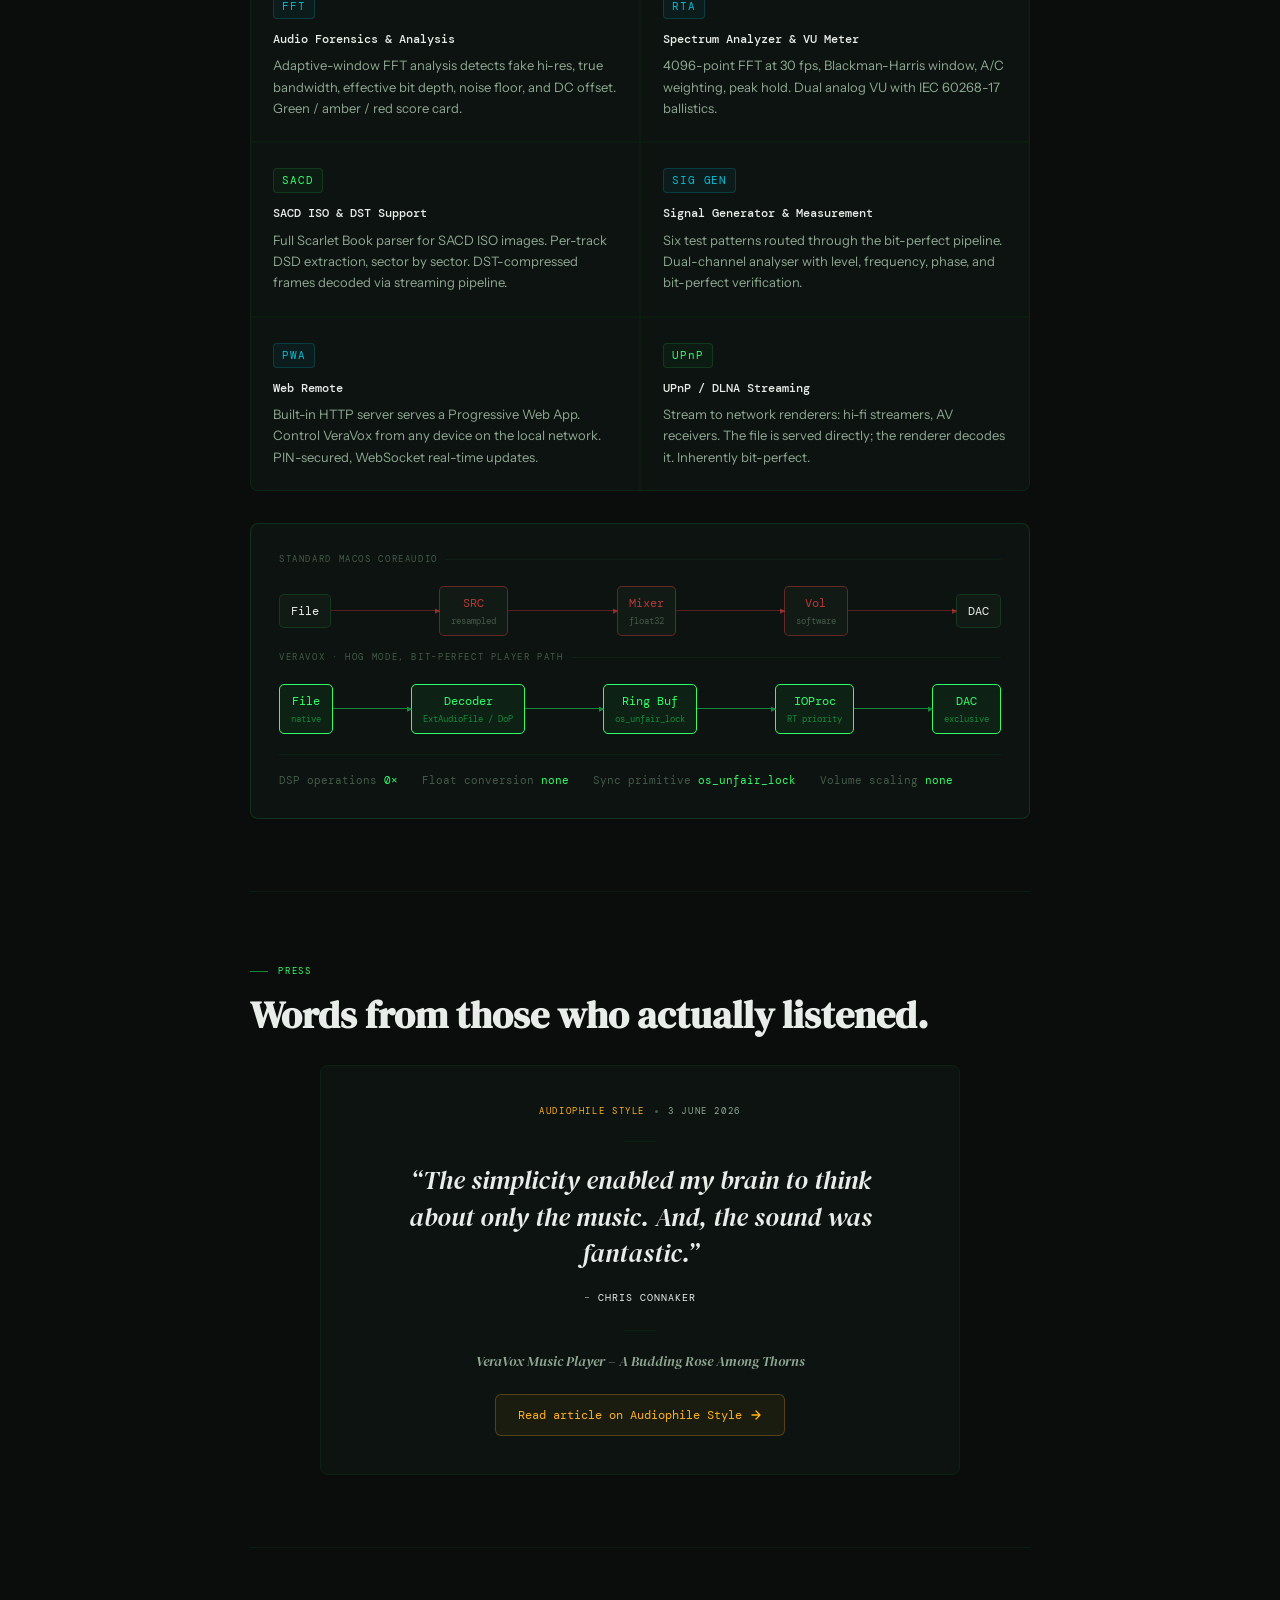
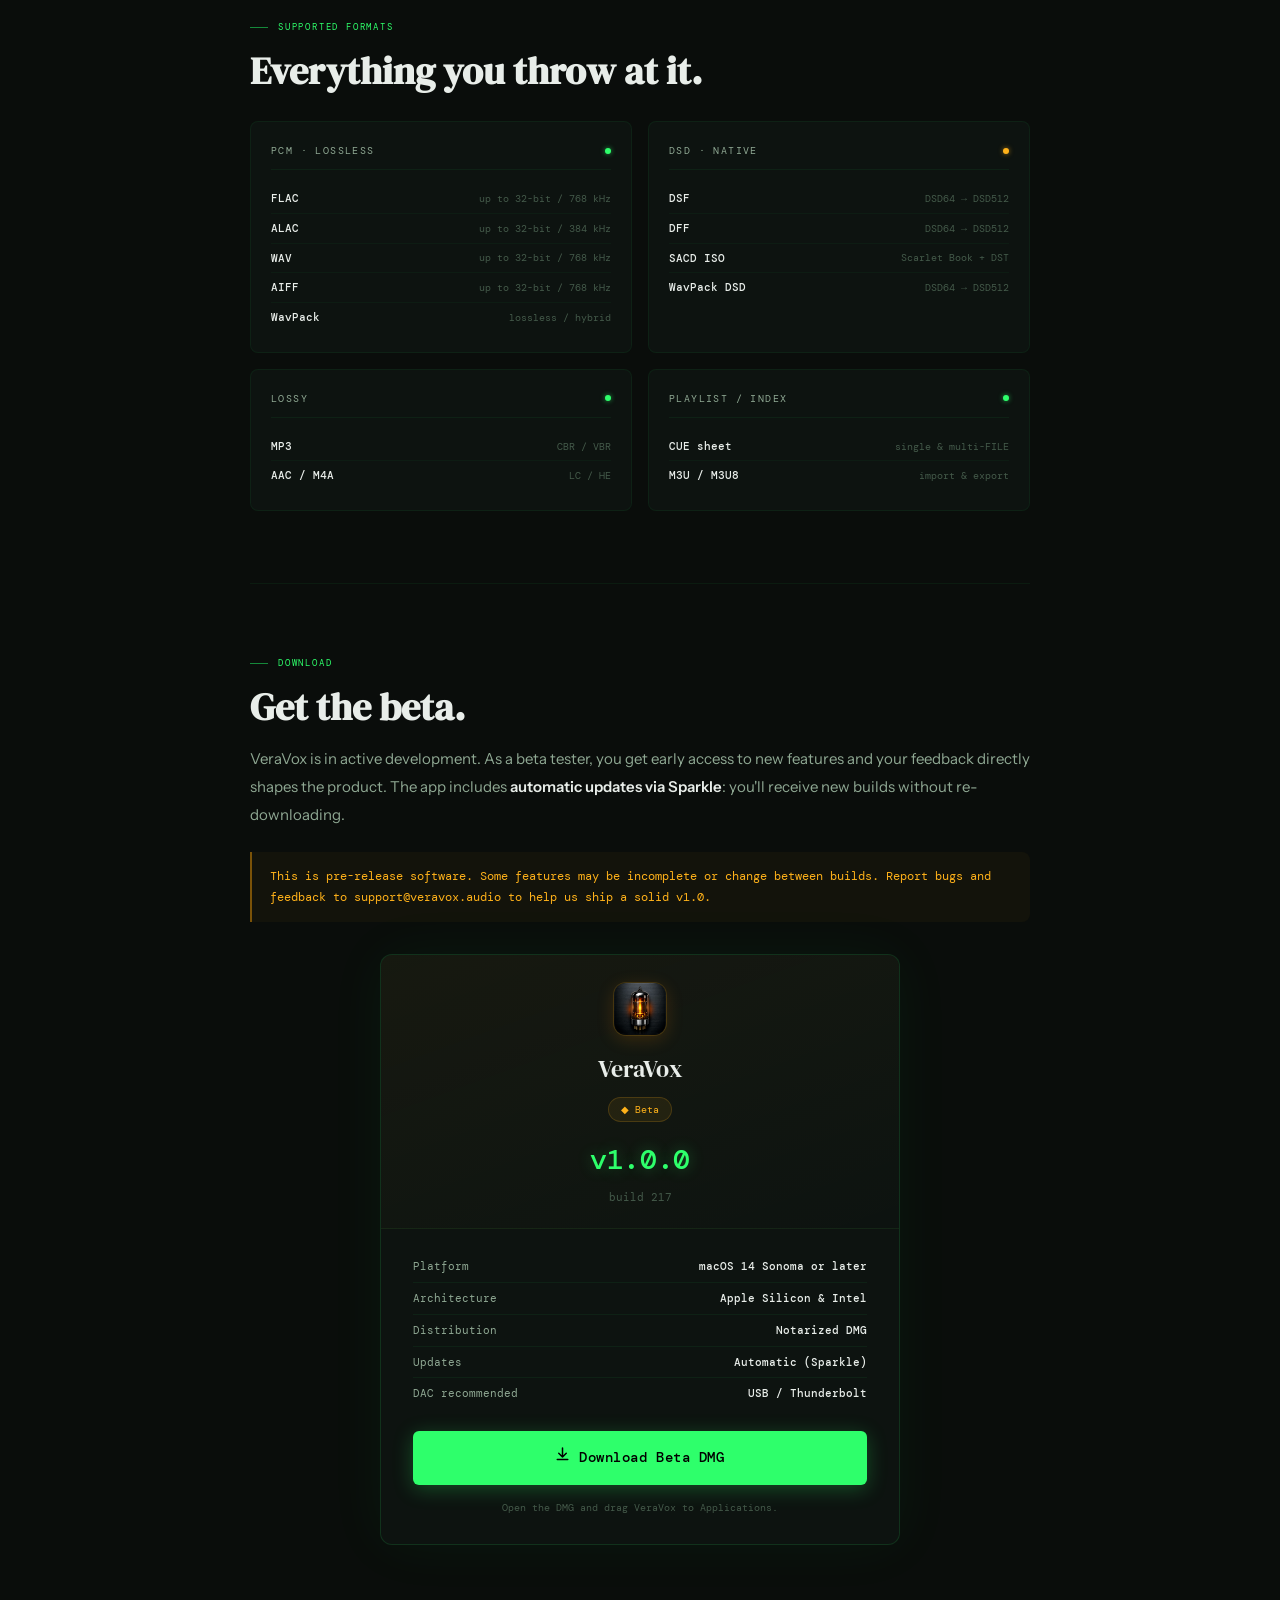
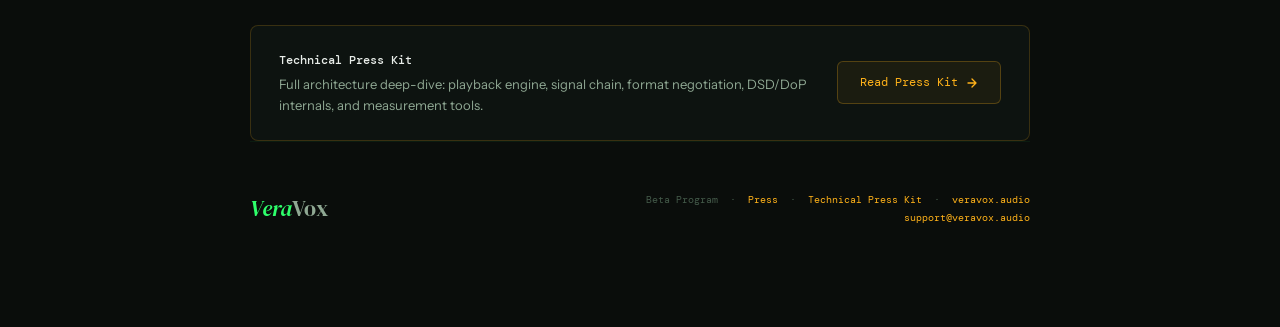
==== commit 2fe7b445: "VeraVox 1.0.0 (beta)" ====
--- a/index.html
+++ b/index.html
@@ -220,7 +220,7 @@
   <p class="cover-sub">The signal, untouched.</p>
   <p class="cover-desc">VeraVox is a bit-perfect audio player for macOS. Every sample of your audio files is delivered directly to your DAC, with no DSP, no mixer, and no software volume in the player path. PCM up to 32-bit/768&thinsp;kHz and DSD up to DSD512 via DoP, on capable DACs. Everything downstream is delegated to the chain you&rsquo;ve built.</p>
   <div class="cover-ctas">
-    <a href="https://github.com/RikyPate/veravox--releases/releases/download/beta-216/Install_VeraVox_1.0.0_216.dmg" class="btn-dl" data-goatcounter-click="download-beta-hero" data-goatcounter-title="Download Beta (hero)">
+    <a href="https://github.com/RikyPate/veravox--releases/releases/download/beta-217/Install_VeraVox_1.0.0_217.dmg" class="btn-dl" data-goatcounter-click="download-beta-hero" data-goatcounter-title="Download Beta (hero)">
       <svg width="15" height="15" viewBox="0 0 15 15" fill="none"><path d="M7.5 1v9M3.75 6.25L7.5 10l3.75-3.75M2.25 12.5h10.5" stroke="currentColor" stroke-width="1.5" stroke-linecap="round" stroke-linejoin="round"/></svg>
       Download Beta
     </a>
@@ -229,7 +229,7 @@
       <svg width="12" height="12" viewBox="0 0 12 12" fill="none"><path d="M2 6h8M6 2l4 4-4 4" stroke="currentColor" stroke-width="1.3" stroke-linecap="round" stroke-linejoin="round"/></svg>
     </a>
   </div>
-  <p class="cover-version">v<span class="vv-ver">1.0.0</span> &middot; build <span class="vv-bld">216</span> &middot; <strong>macOS 14+</strong></p>
+  <p class="cover-version">v<span class="vv-ver">1.0.0</span> &middot; build <span class="vv-bld">217</span> &middot; <strong>macOS 14+</strong></p>
   <div class="cover-specs">
     <div class="spec-item"><span class="spec-val">32-bit</span><span class="spec-lbl">Max Bit Depth</span></div>
     <div class="spec-item"><span class="spec-val">768&thinsp;kHz</span><span class="spec-lbl">Max Sample Rate</span></div>
@@ -359,7 +359,7 @@
       <div class="dl-name">VeraVox</div>
       <div class="dl-badge">&#9670; Beta</div>
       <div class="dl-ver">v<span class="vv-ver">1.0.0</span></div>
-      <div class="dl-build">build <span class="vv-bld">216</span></div>
+      <div class="dl-build">build <span class="vv-bld">217</span></div>
     </div>
     <div class="dl-body">
       <div class="dl-row"><span class="dl-key">Platform</span><span class="dl-val">macOS 14 Sonoma or later</span></div>
@@ -369,7 +369,7 @@
       <div class="dl-row"><span class="dl-key">DAC recommended</span><span class="dl-val">USB / Thunderbolt</span></div>
     </div>
     <div class="dl-cta">
-      <a href="https://github.com/RikyPate/veravox--releases/releases/download/beta-216/Install_VeraVox_1.0.0_216.dmg" class="btn-dl" data-goatcounter-click="download-beta-card" data-goatcounter-title="Download Beta (card)">
+      <a href="https://github.com/RikyPate/veravox--releases/releases/download/beta-217/Install_VeraVox_1.0.0_217.dmg" class="btn-dl" data-goatcounter-click="download-beta-card" data-goatcounter-title="Download Beta (card)">
         <svg width="15" height="15" viewBox="0 0 15 15" fill="none"><path d="M7.5 1v9M3.75 6.25L7.5 10l3.75-3.75M2.25 12.5h10.5" stroke="currentColor" stroke-width="1.5" stroke-linecap="round" stroke-linejoin="round"/></svg>
         Download Beta DMG
       </a>
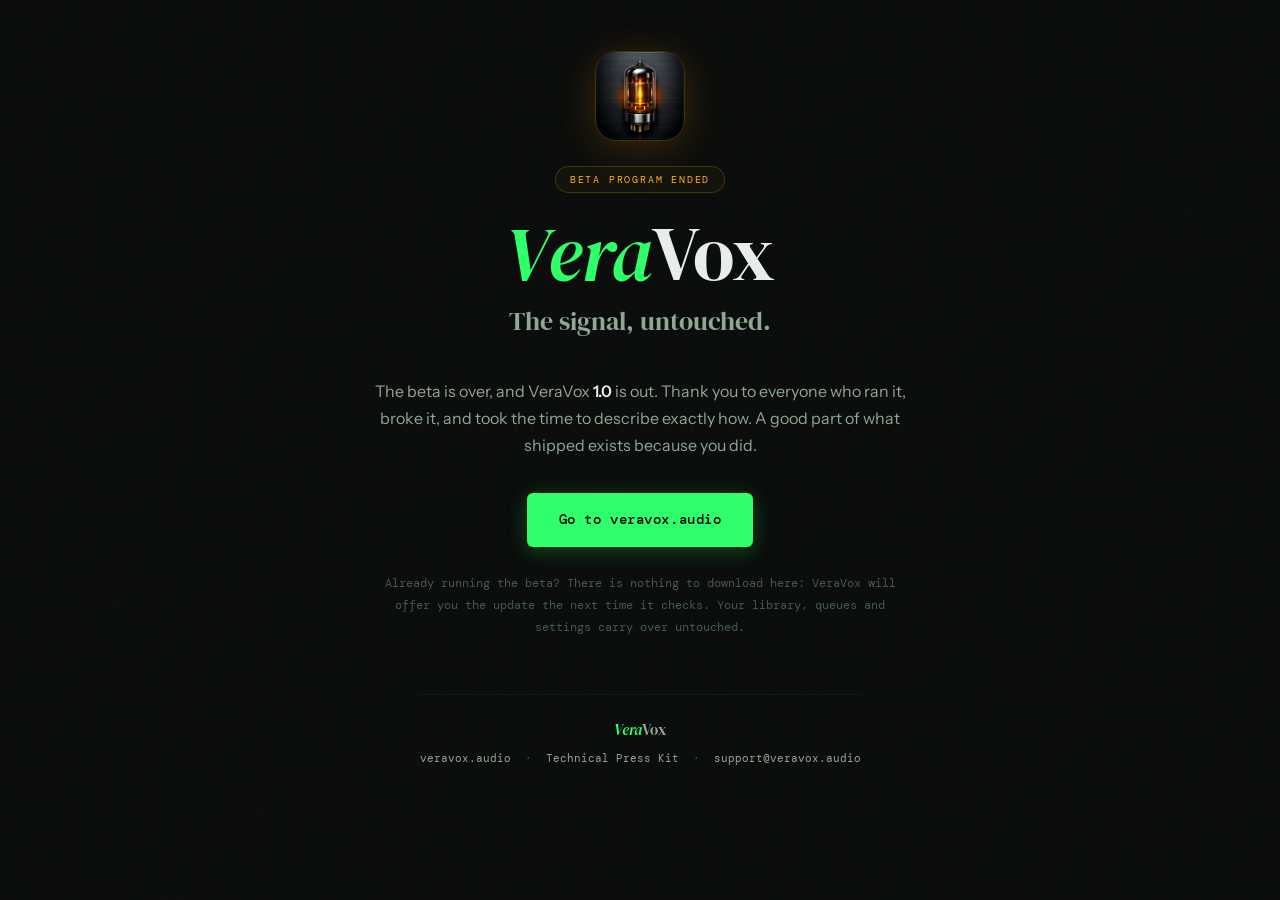
==== commit f022832f: "Beta landing becomes the end-of-programme page The beta programme is over and 1.0 is out, so this pa" ====
--- a/index.html
+++ b/index.html
@@ -3,407 +3,83 @@
 <head>
 <meta charset="UTF-8"/>
 <meta name="viewport" content="width=device-width, initial-scale=1.0"/>
-<title>VeraVox Beta · Bit-Perfect Audio Player for macOS</title>
-<meta name="description" content="Download the VeraVox beta. Bit-perfect audio playback for macOS. PCM up to 32-bit/768kHz and DSD512 via DoP, directly to your DAC."/>
+<title>VeraVox · The beta program has ended</title>
+<meta name="description" content="The VeraVox beta program has ended. VeraVox 1.0 for macOS is available at veravox.audio."/>
+<link rel="canonical" href="https://veravox.audio"/>
 <link rel="icon" type="image/png" sizes="96x96" href="favicon-96.png"/>
 <link rel="icon" type="image/png" sizes="192x192" href="favicon-192.png"/>
 <link rel="apple-touch-icon" href="apple-touch-icon.png"/>
 <style>
-/* Self-hosted fonts (same .ttf as the main site) so the wordmark+pay-off
-   lockup always renders in DM Serif Display and never falls back to Georgia
-   (which breaks same-width: pay-off/wordmark 0.79 instead of 1.0). No Google
-   Fonts dependency, consistent with the site, app and brand assets. */
 @font-face{font-family:'DM Serif Display';src:url('Fonts/DMSerifDisplay-Regular.ttf') format('truetype');font-weight:400;font-style:normal;font-display:swap}
 @font-face{font-family:'DM Serif Display';src:url('Fonts/DMSerifDisplay-Italic.ttf') format('truetype');font-weight:400;font-style:italic;font-display:swap}
 @font-face{font-family:'DM Mono';src:url('Fonts/DMMono-Light.ttf') format('truetype');font-weight:300;font-style:normal;font-display:swap}
 @font-face{font-family:'DM Mono';src:url('Fonts/DMMono-Regular.ttf') format('truetype');font-weight:400;font-style:normal;font-display:swap}
 @font-face{font-family:'DM Mono';src:url('Fonts/DMMono-Medium.ttf') format('truetype');font-weight:500;font-style:normal;font-display:swap}
 @font-face{font-family:'Instrument Sans';src:url('Fonts/InstrumentSans-VariableFont_wdth,wght.ttf') format('truetype');font-weight:100 900;font-style:normal;font-display:swap}
-@font-face{font-family:'Instrument Sans';src:url('Fonts/InstrumentSans-Italic-VariableFont_wdth,wght.ttf') format('truetype');font-weight:100 900;font-style:italic;font-display:swap}
-:root{--bg:#0a0d0b;--panel:#0d1310;--panel2:#111a15;--border:rgba(46,255,107,.13);--bdim:rgba(46,255,107,.06);--green:#2EFF6B;--gdim:#15883a;--gbg:rgba(46,255,107,.04);--amber:#FFB21A;--adim:#7a5208;--abg:rgba(255,178,26,.04);--teal:#00BDD4;--red:#FF4444;--text:#e8ede9;--tmid:#8fa893;--tdim:#445a4a;--mono:'DM Mono','Menlo',monospace;--serif:'DM Serif Display',Georgia,serif;--sans:'Instrument Sans',sans-serif;--r:8px}
+:root{--bg:#0a0d0b;--border:rgba(46,255,107,.13);--bdim:rgba(46,255,107,.06);--green:#2EFF6B;--gbg:rgba(46,255,107,.04);--amber:#FFB21A;--abg:rgba(255,178,26,.04);--text:#e8ede9;--tmid:#8fa893;--tdim:#445a4a;--mono:'DM Mono','Menlo',monospace;--serif:'DM Serif Display',Georgia,serif;--sans:'Instrument Sans',sans-serif}
 *,*::before,*::after{box-sizing:border-box;margin:0;padding:0}
-html{scroll-behavior:smooth}
 body{background:var(--bg);color:var(--text);font-family:var(--sans);font-size:16px;line-height:1.7;-webkit-font-smoothing:antialiased;overflow-x:hidden}
 body::before{content:'';position:fixed;inset:0;background-image:url("data:image/svg+xml,%3Csvg viewBox='0 0 256 256' xmlns='http://www.w3.org/2000/svg'%3E%3Cfilter id='n'%3E%3CfeTurbulence type='fractalNoise' baseFrequency='0.9' numOctaves='4' stitchTiles='stitch'/%3E%3C/filter%3E%3Crect width='100%25' height='100%25' filter='url(%23n)'/%3E%3C/svg%3E");opacity:.018;pointer-events:none;z-index:0}
-.page{position:relative;z-index:1;max-width:860px;margin:0 auto;padding:0 40px 100px}
-
-/* NAV */
-.topnav{position:sticky;top:0;z-index:99;background:rgba(10,13,11,.96);backdrop-filter:blur(16px);border-bottom:1px solid var(--bdim);margin:0 -40px}
-.topnav-inner{max-width:860px;margin:0 auto;padding:0 40px;display:flex;align-items:center;justify-content:space-between;height:52px}
-.topnav-brand{display:flex;align-items:center;gap:10px;text-decoration:none}
-.topnav-icon{width:24px;height:24px;border-radius:6px;box-shadow:0 0 8px rgba(255,178,26,.15)}
-.topnav-wm{font-family:var(--serif);font-size:16px;color:var(--tmid)}
-.topnav-wm em{color:var(--green);font-style:italic}
-.topnav-links{display:flex;align-items:center;gap:18px}
-.topnav-link{font-family:var(--mono);font-size:10px;letter-spacing:.1em;text-transform:uppercase;color:var(--tdim);text-decoration:none;transition:color .2s}
-.topnav-link:hover{color:var(--green)}
-.topnav-pk{font-family:var(--mono);font-size:11px;color:var(--amber);border:1px solid rgba(255,178,26,.2);background:var(--abg);padding:5px 14px;border-radius:4px;text-decoration:none;transition:background .2s,box-shadow .2s}
-.topnav-pk:hover{background:rgba(255,178,26,.10);box-shadow:0 0 12px rgba(255,178,26,.15)}
-.topnav-cta{font-family:var(--mono);font-size:11px;color:var(--green);border:1px solid var(--border);background:var(--gbg);padding:5px 14px;border-radius:4px;text-decoration:none;transition:background .2s,box-shadow .2s}
-.topnav-cta:hover{background:rgba(46,255,107,.10);box-shadow:0 0 12px rgba(46,255,107,.15)}
-
-/* COVER */
-.cover{min-height:90vh;display:flex;flex-direction:column;justify-content:center;align-items:center;text-align:center;padding:80px 0 60px;border-bottom:1px solid var(--bdim)}
-.cover-icon{width:88px;height:88px;border-radius:20px;margin-bottom:28px;box-shadow:0 0 0 1px rgba(255,178,26,.15),0 8px 40px rgba(255,140,0,.18),0 0 50px rgba(255,140,0,.06);opacity:0;animation:fadeUp .7s .08s ease forwards}
-.cover-beta{display:inline-flex;align-items:center;gap:6px;font-family:var(--mono);font-size:10px;letter-spacing:.18em;text-transform:uppercase;color:var(--amber);background:var(--abg);border:1px solid rgba(255,178,26,.2);padding:4px 14px;border-radius:20px;margin-bottom:24px;opacity:0;animation:fadeUp .7s .14s ease forwards}
-.cover-beta::before{content:'';width:6px;height:6px;border-radius:50%;background:var(--amber);box-shadow:0 0 6px rgba(255,178,26,.8);animation:pulse 2s ease-in-out infinite}
-.cover h1{font-family:var(--serif);font-weight:400;font-synthesis-weight:none;font-size:clamp(52px,8vw,96px);line-height:1.0;color:var(--text);margin-bottom:10px;opacity:0;animation:fadeUp .7s .20s ease forwards}
-.cover h1 em{font-style:italic;color:var(--green)}
-.cover-sub{font-family:var(--serif);font-size:clamp(18.41px,2.833vw,33.99px);color:var(--tmid);margin-bottom:28px;opacity:0;animation:fadeUp .7s .26s ease forwards}
-.cover-desc{font-size:16px;line-height:1.8;color:var(--tmid);max-width:560px;margin:0 auto 40px;opacity:0;animation:fadeUp .7s .32s ease forwards}
-.cover-ctas{display:flex;align-items:center;justify-content:center;gap:14px;flex-wrap:wrap;margin-bottom:16px;opacity:0;animation:fadeUp .7s .38s ease forwards}
-.btn-dl{display:inline-flex;align-items:center;gap:9px;font-family:var(--mono);font-size:14px;font-weight:500;letter-spacing:.04em;color:#000;background:var(--green);padding:15px 32px;border-radius:6px;text-decoration:none;transition:transform .2s,box-shadow .2s;box-shadow:0 4px 20px rgba(46,255,107,.25)}
-.btn-dl:hover{transform:translateY(-2px);box-shadow:0 8px 32px rgba(46,255,107,.4)}
-.btn-dl svg{flex-shrink:0}
-.btn-sec{display:inline-flex;align-items:center;gap:8px;font-family:var(--mono);font-size:12px;color:var(--tmid);border:1px solid rgba(255,255,255,.1);padding:14px 24px;border-radius:6px;text-decoration:none;transition:border-color .2s,color .2s}
-.btn-sec:hover{border-color:rgba(255,255,255,.22);color:var(--text)}
-.cover-version{font-family:var(--mono);font-size:11px;color:var(--tdim);opacity:0;animation:fadeUp .7s .42s ease forwards}
-.cover-version strong{color:var(--amber);font-weight:400}
-.cover-specs{display:flex;align-items:center;flex-wrap:wrap;justify-content:center;margin-top:48px;border:1px solid var(--bdim);border-radius:var(--r);overflow:hidden;background:rgba(13,19,16,.6);opacity:0;animation:fadeUp .7s .48s ease forwards}
-.spec-item{padding:14px 22px;border-right:1px solid var(--bdim);display:flex;flex-direction:column;align-items:center;gap:4px;min-width:100px}
-.spec-item:last-child{border-right:none}
-.spec-val{font-family:var(--mono);font-size:13px;font-weight:500;color:var(--green);letter-spacing:.04em;text-shadow:0 0 8px rgba(46,255,107,.5),0 0 20px rgba(46,255,107,.2)}
-.spec-val.amber{color:var(--amber);text-shadow:0 0 8px rgba(255,178,26,.5)}
-.spec-lbl{font-family:var(--mono);font-size:8px;letter-spacing:.14em;text-transform:uppercase;color:var(--tdim)}
-
-/* SECTIONS */
-section{padding:72px 0;border-bottom:1px solid var(--bdim)}
-section:last-of-type{border-bottom:none}
-.sec-eyebrow{font-family:var(--mono);font-size:9px;letter-spacing:.2em;text-transform:uppercase;color:var(--green);display:flex;align-items:center;gap:10px;margin-bottom:16px}
-.sec-eyebrow::before{content:'';display:block;width:18px;height:1px;background:var(--gdim)}
-h2.sec-h{font-family:var(--serif);font-size:clamp(26px,4vw,38px);line-height:1.1;color:var(--text);margin-bottom:16px}
-h3.sub-h{font-family:var(--mono);font-size:11px;font-weight:500;letter-spacing:.14em;text-transform:uppercase;color:var(--green);margin-top:40px;margin-bottom:12px;padding-bottom:8px;border-bottom:1px solid var(--bdim)}
-p.body{font-size:15px;line-height:1.85;color:var(--tmid);margin-bottom:16px}
-p.body strong{color:var(--text);font-weight:600}
-
-/* GLANCE GRID */
-.glance-grid{display:grid;grid-template-columns:1fr 1fr;gap:2px;background:var(--bdim);border:1px solid var(--bdim);border-radius:var(--r);overflow:hidden;margin-top:32px}
-.glance-cell{background:var(--panel);padding:22px;transition:background .2s}
-.glance-cell:hover{background:var(--panel2)}
-.gc-icon{font-family:var(--mono);font-size:11px;color:var(--green);background:var(--gbg);border:1px solid var(--border);border-radius:4px;padding:2px 8px;display:inline-block;margin-bottom:10px;letter-spacing:.08em}
-.gc-icon.am{color:var(--amber);background:var(--abg);border-color:rgba(255,178,26,.2)}
-.gc-icon.cy{color:var(--teal);background:rgba(0,189,212,.06);border-color:rgba(0,189,212,.2)}
-.gc-title{font-family:var(--mono);font-size:12px;font-weight:500;color:var(--text);margin-bottom:6px}
-.gc-body{font-size:13px;line-height:1.65;color:var(--tmid)}
-
-/* SIGNAL CHAIN */
-.signal-chain{background:var(--panel);border:1px solid var(--border);border-radius:var(--r);padding:28px;font-family:var(--mono);font-size:12px;margin-top:32px}
-.sc-label{font-size:9px;letter-spacing:.18em;text-transform:uppercase;color:var(--tdim);margin-bottom:18px;display:flex;align-items:center;gap:8px}
-.sc-label::after{content:'';flex:1;height:1px;background:var(--bdim)}
-.sc-row{display:flex;align-items:center;margin-bottom:14px}
-.sc-row:last-of-type{margin-bottom:0}
-.sc-node{border:1px solid var(--border);border-radius:5px;padding:6px 11px;background:var(--panel2);text-align:center;white-space:nowrap;flex-shrink:0}
-.sc-node.active{border-color:var(--green);background:rgba(46,255,107,.06);color:var(--green)}
-.sc-node.err{border-color:rgba(255,68,68,.35);color:rgba(255,68,68,.7)}
-.sc-node .sc-sub{font-size:9px;color:var(--tdim);margin-top:1px}
-.sc-node.active .sc-sub{color:var(--gdim)}
-.sc-arrow{flex:1;height:1px;background:var(--gdim);position:relative;min-width:12px}
-.sc-arrow::after{content:'\25B6';position:absolute;right:-1px;top:50%;transform:translateY(-50%);font-size:7px;color:var(--gdim)}
-.sc-arrow.bad{background:rgba(255,68,68,.3)}
-.sc-arrow.bad::after{color:rgba(255,68,68,.5)}
-.sc-stats{display:flex;gap:24px;margin-top:20px;padding-top:16px;border-top:1px solid var(--bdim);flex-wrap:wrap}
-.sc-stat{font-size:11px}
-.sc-stat .dim{color:var(--tdim)}
-.sc-stat .val{color:var(--green)}
-
-/* FORMAT GRID */
-.format-grid{display:grid;grid-template-columns:1fr 1fr;gap:16px;margin-top:28px}
-.fmt-block{background:var(--panel);border:1px solid var(--bdim);border-radius:var(--r);padding:20px}
-.fmt-head{display:flex;align-items:center;justify-content:space-between;margin-bottom:14px;padding-bottom:10px;border-bottom:1px solid var(--bdim)}
-.fmt-title{font-family:var(--mono);font-size:10px;letter-spacing:.14em;text-transform:uppercase;color:var(--tmid)}
-.fdot{width:6px;height:6px;border-radius:50%;background:var(--green);box-shadow:0 0 5px rgba(46,255,107,.6)}
-.fdot.am{background:var(--amber);box-shadow:0 0 5px rgba(255,178,26,.6)}
-.frow{display:flex;align-items:center;justify-content:space-between;padding:5px 0;border-bottom:1px solid rgba(46,255,107,.04);font-family:var(--mono);font-size:11px}
-.frow:last-child{border-bottom:none}
-.fext{color:var(--text);font-weight:500}
-.fspec{color:var(--tdim);font-size:10px}
-
-/* DOWNLOAD CARD */
-.dl-card{max-width:520px;margin:32px auto 0;background:var(--panel);border:1px solid var(--border);border-radius:12px;overflow:hidden;box-shadow:0 0 60px rgba(46,255,107,.05)}
-.dl-hdr{padding:28px 32px 22px;border-bottom:1px solid var(--bdim);background:linear-gradient(160deg,rgba(255,178,26,.04) 0%,transparent 100%);text-align:center}
-.dl-icon{width:52px;height:52px;border-radius:12px;margin:0 auto 14px;display:block;box-shadow:0 0 0 1px rgba(255,178,26,.15),0 4px 18px rgba(255,140,0,.18)}
-.dl-name{font-family:var(--serif);font-size:24px;color:var(--text);margin-bottom:4px}
-.dl-badge{display:inline-flex;align-items:center;gap:5px;font-family:var(--mono);font-size:10px;color:var(--amber);background:rgba(255,178,26,.08);border:1px solid rgba(255,178,26,.18);padding:3px 12px;border-radius:16px;margin-bottom:14px}
-.dl-ver{font-family:var(--mono);font-size:28px;font-weight:500;color:var(--green);letter-spacing:-.01em;text-shadow:0 0 16px rgba(46,255,107,.3)}
-.dl-build{font-family:var(--mono);font-size:11px;color:var(--tdim);margin-top:4px}
-.dl-body{padding:22px 32px}
-.dl-row{display:flex;justify-content:space-between;align-items:center;padding:6px 0;border-bottom:1px solid var(--bdim);font-family:var(--mono);font-size:11px}
-.dl-row:last-child{border-bottom:none}
-.dl-key{color:var(--tmid)}
-.dl-val{color:var(--text);font-weight:500;text-align:right}
-.dl-cta{padding:0 32px 28px;text-align:center}
-.dl-cta .btn-dl{display:block;width:100%;text-align:center;justify-content:center}
-.dl-note{margin-top:14px;font-family:var(--mono);font-size:10px;color:var(--tdim);line-height:1.7}
-.dl-note a{color:var(--green);text-decoration:none}
-
-/* CALLOUT */
-.callout{font-family:var(--mono);font-size:12px;line-height:1.75;color:var(--amber);border-left:2px solid var(--adim);padding:14px 18px;background:var(--abg);border-radius:0 var(--r) var(--r) 0;margin:24px 0}
-
-/* PRESS KIT BANNER */
-.pk-banner{background:var(--panel);border:1px solid rgba(255,178,26,.18);border-radius:var(--r);padding:24px 28px;display:flex;align-items:center;justify-content:space-between;gap:20px;margin-top:8px}
-.pk-banner-text{flex:1}
-.pk-banner-title{font-family:var(--mono);font-size:12px;font-weight:500;color:var(--text);margin-bottom:4px}
-.pk-banner-desc{font-size:13px;color:var(--tmid);line-height:1.6}
-.pk-banner-btn{display:inline-flex;align-items:center;gap:8px;font-family:var(--mono);font-size:12px;color:var(--amber);border:1px solid rgba(255,178,26,.25);background:rgba(255,178,26,.06);padding:10px 22px;border-radius:6px;text-decoration:none;white-space:nowrap;transition:background .2s,box-shadow .2s,transform .2s}
-.pk-banner-btn:hover{background:rgba(255,178,26,.12);box-shadow:0 0 16px rgba(255,178,26,.15);transform:translateY(-1px)}
-
-/* FOOTER */
-.doc-footer{padding:48px 0 0;border-top:1px solid var(--bdim);display:flex;justify-content:space-between;align-items:flex-end;flex-wrap:wrap;gap:16px}
-.footer-brand{font-family:var(--serif);font-size:22px;color:var(--tmid)}
-.footer-brand em{color:var(--green);font-style:italic}
-.footer-meta{font-family:var(--mono);font-size:10px;color:var(--tdim);line-height:1.8;text-align:right}
-.footer-meta a{color:var(--amber);text-decoration:none;transition:color .2s}
-.footer-meta a:hover{color:var(--text)}
-
-@keyframes fadeUp{from{opacity:0;transform:translateY(18px)}to{opacity:1;transform:none}}
-@keyframes pulse{0%,100%{box-shadow:0 0 4px rgba(255,178,26,.6)}50%{box-shadow:0 0 10px var(--amber),0 0 18px rgba(255,178,26,.4)}}
-
-/* PRESS */
-.press-card{background:var(--panel);border:1px solid var(--bdim);border-radius:var(--r);padding:38px 34px;text-align:center;margin-top:28px;max-width:640px;margin-left:auto;margin-right:auto}
-.pc-meta{font-family:var(--mono);font-size:9px;letter-spacing:.18em;text-transform:uppercase;color:var(--tmid);margin-bottom:22px;display:flex;align-items:center;justify-content:center;gap:10px;flex-wrap:wrap}
-.pc-outlet{color:var(--amber)}
-.pc-dot{width:3px;height:3px;border-radius:50%;background:var(--tdim)}
-.pc-divider{width:32px;height:1px;background:var(--bdim);margin:0 auto 20px;border:none}
-.pc-quote{font-family:var(--serif);font-style:italic;font-size:clamp(19px,2.4vw,26px);line-height:1.4;color:var(--text);margin:0 auto 18px;max-width:500px;quotes:none}
-.pc-author{font-family:var(--mono);font-size:10px;letter-spacing:.1em;text-transform:uppercase;color:var(--tmid);margin-bottom:24px}
-.pc-author .pc-name{color:var(--text)}
-.pc-article{font-family:var(--serif);font-style:italic;font-size:14px;color:var(--tmid);margin-bottom:22px;line-height:1.45}
-.pc-cta{display:inline-flex;align-items:center;gap:8px;font-family:var(--mono);font-size:12px;color:var(--amber);border:1px solid rgba(255,178,26,.25);background:rgba(255,178,26,.06);padding:10px 22px;border-radius:6px;text-decoration:none;white-space:nowrap;transition:background .2s,box-shadow .2s,transform .2s}
-.pc-cta:hover{background:rgba(255,178,26,.12);box-shadow:0 0 16px rgba(255,178,26,.15);transform:translateY(-1px)}
-
-@media(max-width:680px){
-  .page{padding:0 20px 80px}
-  .topnav{margin:0 -20px}
-  .topnav-inner{padding:0 20px}
-  .topnav-links{gap:12px}
-  .glance-grid,.format-grid{grid-template-columns:1fr}
-  .cover-specs{flex-direction:column;width:100%}
-  .spec-item{border-right:none;border-bottom:1px solid var(--bdim);width:100%}
-  .spec-item:last-child{border-bottom:none}
-  .signal-chain{padding:20px 16px;overflow:hidden}
-  .sc-row{overflow-x:auto;padding-bottom:8px;-webkit-overflow-scrolling:touch;scrollbar-width:none}
-  .sc-row::-webkit-scrollbar{display:none}
-  .sc-node{padding:5px 8px;font-size:10px}
-  .sc-node .sc-sub{font-size:8px}
-  .sc-arrow{min-width:8px}
-  .dl-hdr,.dl-body,.dl-cta{padding-left:20px;padding-right:20px}
-  .press-card{padding:28px 18px}
-  .pc-quote{font-size:clamp(17px,4.5vw,22px);max-width:none}
-}
+.page{position:relative;z-index:1;max-width:720px;margin:0 auto;padding:0 40px 80px;min-height:100vh;display:flex;flex-direction:column;justify-content:center;align-items:center;text-align:center}
+.icon{width:88px;height:88px;border-radius:20px;margin-bottom:26px;box-shadow:0 0 0 1px rgba(255,178,26,.15),0 8px 40px rgba(255,140,0,.18),0 0 50px rgba(255,140,0,.06);opacity:0;animation:fadeUp .7s .08s ease forwards}
+.eyebrow{display:inline-flex;align-items:center;gap:6px;font-family:var(--mono);font-size:10px;letter-spacing:.18em;text-transform:uppercase;color:var(--amber);background:var(--abg);border:1px solid rgba(255,178,26,.2);padding:4px 14px;border-radius:20px;margin-bottom:22px;opacity:0;animation:fadeUp .7s .14s ease forwards}
+h1{font-family:var(--serif);font-weight:400;font-synthesis-weight:none;font-size:clamp(44px,7vw,76px);line-height:1.0;margin-bottom:8px;opacity:0;animation:fadeUp .7s .20s ease forwards}
+h1 em{color:var(--green);font-style:italic}
+.payoff{font-family:var(--serif);font-weight:400;font-synthesis-weight:none;font-size:clamp(15px,2.4vw,26px);color:var(--tmid);margin-bottom:34px;opacity:0;animation:fadeUp .7s .26s ease forwards}
+.lede{max-width:560px;color:var(--tmid);margin-bottom:34px;opacity:0;animation:fadeUp .7s .32s ease forwards}
+.lede strong{color:var(--text);font-weight:600}
+.btn{display:inline-flex;align-items:center;gap:9px;font-family:var(--mono);font-size:14px;font-weight:500;letter-spacing:.04em;color:#000;background:var(--green);padding:15px 32px;border-radius:6px;text-decoration:none;transition:transform .2s,box-shadow .2s;box-shadow:0 4px 20px rgba(46,255,107,.25);opacity:0;animation:fadeUp .7s .38s ease forwards}
+.btn:hover{transform:translateY(-2px);box-shadow:0 8px 32px rgba(46,255,107,.4)}
+.note{font-family:var(--mono);font-size:11.5px;color:var(--tdim);margin-top:26px;max-width:520px;line-height:1.9;opacity:0;animation:fadeUp .7s .44s ease forwards}
+.note a{color:var(--tmid)}
+footer{border-top:1px solid var(--bdim);margin-top:56px;padding-top:22px;font-family:var(--mono);font-size:11px;color:var(--tdim);opacity:0;animation:fadeUp .7s .5s ease forwards}
+footer a{color:var(--tmid);text-decoration:none}
+footer a:hover{color:var(--green)}
+.fbrand{font-family:var(--serif);font-size:15px;color:var(--tmid);margin-bottom:6px}
+.fbrand em{color:var(--green);font-style:italic}
+@keyframes fadeUp{from{opacity:0;transform:translateY(14px)}to{opacity:1;transform:none}}
+@media(prefers-reduced-motion:reduce){*{animation:none !important;opacity:1 !important;transform:none !important}}
+@media(max-width:560px){.page{padding:0 20px 60px}}
 </style>
 </head>
 <body>
+
 <div class="page">
+  <img src="VV_icon.png" alt="VeraVox" class="icon"/>
 
-<!-- NAV -->
-<nav class="topnav">
-  <div class="topnav-inner">
-    <a href="#" class="topnav-brand">
-      <img src="VV_icon.png" alt="" class="topnav-icon"/>
-      <span class="topnav-wm"><em>Vera</em>Vox</span>
-    </a>
-    <div class="topnav-links">
-      <a href="#glance" class="topnav-link">Features</a>
-      <a href="#formats" class="topnav-link">Formats</a>
-      <a href="https://veravox.audio" class="topnav-link" target="_blank">Website</a>
-      <a href="VeraVox_Press_Kit.html" class="topnav-pk" data-goatcounter-click="press-kit-nav" data-goatcounter-title="Press Kit (nav)">Press Kit</a>
-      <a href="#download" class="topnav-cta">Download Beta</a>
-    </div>
-  </div>
-</nav>
+  <div class="eyebrow">Beta program ended</div>
 
-<!-- COVER -->
-<div class="cover">
-  <img src="VV_icon.png" alt="VeraVox" class="cover-icon"/>
-  <div class="cover-beta">Beta Program</div>
   <h1><em>Vera</em>Vox</h1>
-  <p class="cover-sub">The signal, untouched.</p>
-  <p class="cover-desc">VeraVox is a bit-perfect audio player for macOS. Every sample of your audio files is delivered directly to your DAC, with no DSP, no mixer, and no software volume in the player path. PCM up to 32-bit/768&thinsp;kHz and DSD up to DSD512 via DoP, on capable DACs. Everything downstream is delegated to the chain you&rsquo;ve built.</p>
-  <div class="cover-ctas">
-    <a href="https://github.com/RikyPate/veravox--releases/releases/download/beta-217/Install_VeraVox_1.0.0_217.dmg" class="btn-dl" data-goatcounter-click="download-beta-hero" data-goatcounter-title="Download Beta (hero)">
-      <svg width="15" height="15" viewBox="0 0 15 15" fill="none"><path d="M7.5 1v9M3.75 6.25L7.5 10l3.75-3.75M2.25 12.5h10.5" stroke="currentColor" stroke-width="1.5" stroke-linecap="round" stroke-linejoin="round"/></svg>
-      Download Beta
-    </a>
-    <a href="#glance" class="btn-sec">
-      Learn more
-      <svg width="12" height="12" viewBox="0 0 12 12" fill="none"><path d="M2 6h8M6 2l4 4-4 4" stroke="currentColor" stroke-width="1.3" stroke-linecap="round" stroke-linejoin="round"/></svg>
-    </a>
-  </div>
-  <p class="cover-version">v<span class="vv-ver">1.0.0</span> &middot; build <span class="vv-bld">217</span> &middot; <strong>macOS 14+</strong></p>
-  <div class="cover-specs">
-    <div class="spec-item"><span class="spec-val">32-bit</span><span class="spec-lbl">Max Bit Depth</span></div>
-    <div class="spec-item"><span class="spec-val">768&thinsp;kHz</span><span class="spec-lbl">Max Sample Rate</span></div>
-    <div class="spec-item"><span class="spec-val">DSD512</span><span class="spec-lbl">via DoP</span></div>
-    <div class="spec-item"><span class="spec-val amber">Hog Mode</span><span class="spec-lbl">Exclusive HW</span></div>
-    <div class="spec-item"><span class="spec-val">0&times;</span><span class="spec-lbl">DSP in Player Path</span></div>
-    <div class="spec-item"><span class="spec-val">SIG GEN</span><span class="spec-lbl">Measurement</span></div>
-  </div>
+  <p class="payoff">The signal, untouched.</p>
+
+  <p class="lede">
+    The beta is over, and VeraVox <strong>1.0</strong> is out. Thank you to
+    everyone who ran it, broke it, and took the time to describe exactly how.
+    A good part of what shipped exists because you did.
+  </p>
+
+  <a href="https://veravox.audio" class="btn"
+     data-goatcounter-click="beta-landing-to-site"
+     data-goatcounter-title="Beta landing → veravox.audio">
+    Go to veravox.audio
+  </a>
+
+  <p class="note">
+    Already running the beta? There is nothing to download here: VeraVox will
+    offer you the update the next time it checks. Your library, queues and
+    settings carry over untouched.
+  </p>
+
+  <footer>
+    <div class="fbrand"><em>Vera</em>Vox</div>
+    <a href="https://veravox.audio">veravox.audio</a> &nbsp;&middot;&nbsp;
+    <a href="VeraVox_Press_Kit.html"
+       data-goatcounter-click="press-kit-banner"
+       data-goatcounter-title="Press Kit (beta landing, post-launch)">Technical Press Kit</a> &nbsp;&middot;&nbsp;
+    <a href="mailto:support@veravox.audio">support@veravox.audio</a>
+  </footer>
 </div>
 
-<!-- AT A GLANCE -->
-<section id="glance">
-  <div class="sec-eyebrow">At a Glance</div>
-  <h2 class="sec-h">Everything your DAC deserves.</h2>
-  <p class="body">VeraVox does one thing: it gets audio from a file to a DAC without touching it. No sample rate conversion, no mixing bus, no software volume in the player path. What the recording engineer encoded is what the DAC receives, sample for sample, bit for bit &mdash; everything downstream is delegated to the equipment designed for it.</p>
-  <div class="glance-grid">
-    <div class="glance-cell"><span class="gc-icon">Hog Mode</span><div class="gc-title">Exclusive Hardware Access</div><div class="gc-body">VeraVox acquires kAudioDevicePropertyHogMode, locking every other application out of the output device. No other process can touch the hardware.</div></div>
-    <div class="glance-cell"><span class="gc-icon">IOProc</span><div class="gc-title">Direct CoreAudio Callback</div><div class="gc-body">Audio delivered via a registered AudioDeviceIOProc at real-time priority. Zero ARC traffic, zero dynamic allocation in the hot path.</div></div>
-    <div class="glance-cell"><span class="gc-icon am">DoP</span><div class="gc-title">Native DSD via DoP, up to DSD512</div><div class="gc-body">DSD data packed into DoP 32-bit words with alternating markers. No DSD-to-PCM conversion on the bit-perfect path.</div></div>
-    <div class="glance-cell"><span class="gc-icon">Gapless</span><div class="gc-title">Sample-Accurate 3-Level Gapless</div><div class="gc-body">Track boundaries crossed inside a single IOProc callback. No click, no restart, no gap. The DAC relay never fires between tracks of identical format.</div></div>
-    <div class="glance-cell"><span class="gc-icon cy">FFT</span><div class="gc-title">Audio Forensics &amp; Analysis</div><div class="gc-body">Adaptive-window FFT analysis detects fake hi-res, true bandwidth, effective bit depth, noise floor, and DC offset. Green / amber / red score card.</div></div>
-    <div class="glance-cell"><span class="gc-icon cy">RTA</span><div class="gc-title">Spectrum Analyzer &amp; VU Meter</div><div class="gc-body">4096-point FFT at 30&thinsp;fps, Blackman-Harris window, A/C weighting, peak hold. Dual analog VU with IEC&thinsp;60268-17 ballistics.</div></div>
-    <div class="glance-cell"><span class="gc-icon">SACD</span><div class="gc-title">SACD ISO &amp; DST Support</div><div class="gc-body">Full Scarlet Book parser for SACD ISO images. Per-track DSD extraction, sector by sector. DST-compressed frames decoded via streaming pipeline.</div></div>
-    <div class="glance-cell"><span class="gc-icon cy">SIG GEN</span><div class="gc-title">Signal Generator &amp; Measurement</div><div class="gc-body">Six test patterns routed through the bit-perfect pipeline. Dual-channel analyser with level, frequency, phase, and bit-perfect verification.</div></div>
-    <div class="glance-cell"><span class="gc-icon cy">PWA</span><div class="gc-title">Web Remote</div><div class="gc-body">Built-in HTTP server serves a Progressive Web App. Control VeraVox from any device on the local network. PIN-secured, WebSocket real-time updates.</div></div>
-    <div class="glance-cell"><span class="gc-icon">UPnP</span><div class="gc-title">UPnP / DLNA Streaming</div><div class="gc-body">Stream to network renderers: hi-fi streamers, AV receivers. The file is served directly; the renderer decodes it. Inherently bit-perfect.</div></div>
-  </div>
-
-  <!-- SIGNAL CHAIN -->
-  <div class="signal-chain">
-    <div class="sc-label">Standard macOS CoreAudio</div>
-    <div class="sc-row">
-      <div class="sc-node"><div>File</div></div><div class="sc-arrow bad"></div>
-      <div class="sc-node err"><div>SRC</div><div class="sc-sub">resampled</div></div><div class="sc-arrow bad"></div>
-      <div class="sc-node err"><div>Mixer</div><div class="sc-sub">float32</div></div><div class="sc-arrow bad"></div>
-      <div class="sc-node err"><div>Vol</div><div class="sc-sub">software</div></div><div class="sc-arrow bad"></div>
-      <div class="sc-node"><div>DAC</div></div>
-    </div>
-    <div class="sc-label">VeraVox &middot; Hog Mode, Bit-Perfect Player Path</div>
-    <div class="sc-row">
-      <div class="sc-node active"><div>File</div><div class="sc-sub">native</div></div><div class="sc-arrow"></div>
-      <div class="sc-node active"><div>Decoder</div><div class="sc-sub">ExtAudioFile / DoP</div></div><div class="sc-arrow"></div>
-      <div class="sc-node active"><div>Ring Buf</div><div class="sc-sub">os_unfair_lock</div></div><div class="sc-arrow"></div>
-      <div class="sc-node active"><div>IOProc</div><div class="sc-sub">RT priority</div></div><div class="sc-arrow"></div>
-      <div class="sc-node active"><div>DAC</div><div class="sc-sub">exclusive</div></div>
-    </div>
-    <div class="sc-stats">
-      <div class="sc-stat"><span class="dim">DSP operations </span><span class="val">0&times;</span></div>
-      <div class="sc-stat"><span class="dim">Float conversion </span><span class="val">none</span></div>
-      <div class="sc-stat"><span class="dim">Sync primitive </span><span class="val">os_unfair_lock</span></div>
-      <div class="sc-stat"><span class="dim">Volume scaling </span><span class="val">none</span></div>
-    </div>
-  </div>
-</section>
-
-<!-- PRESS -->
-<section id="press">
-  <div class="sec-eyebrow">Press</div>
-  <h2 class="sec-h">Words from those who actually listened.</h2>
-  <article class="press-card">
-    <div class="pc-meta">
-      <span class="pc-outlet">Audiophile Style</span>
-      <span class="pc-dot" aria-hidden="true"></span>
-      <time datetime="2026-06-03">3 June 2026</time>
-    </div>
-    <hr class="pc-divider"/>
-    <blockquote class="pc-quote" cite="https://audiophilestyle.com/ca/bits-and-bytes/veravox-music-player-a-budding-rose-among-thorns-r1430/">
-      &ldquo;The simplicity enabled my brain to think about only the music. And, the sound was fantastic.&rdquo;
-    </blockquote>
-    <p class="pc-author">&ndash; <span class="pc-name">Chris Connaker</span></p>
-    <hr class="pc-divider"/>
-    <p class="pc-article">VeraVox Music Player &ndash; A Budding Rose Among Thorns</p>
-    <a class="pc-cta"
-       href="https://audiophilestyle.com/ca/bits-and-bytes/veravox-music-player-a-budding-rose-among-thorns-r1430/"
-       target="_blank"
-       rel="noopener noreferrer"
-       data-goatcounter-click="press-audiophilestyle-article"
-       data-goatcounter-title="Press: Audiophile Style article (beta landing)">
-      Read article on Audiophile Style
-      <svg width="12" height="12" viewBox="0 0 12 12" fill="none" aria-hidden="true"><path d="M2 6h8M6 2l4 4-4 4" stroke="currentColor" stroke-width="1.3" stroke-linecap="round" stroke-linejoin="round"/></svg>
-    </a>
-  </article>
-</section>
-
-<!-- FORMATS -->
-<section id="formats">
-  <div class="sec-eyebrow">Supported Formats</div>
-  <h2 class="sec-h">Everything you throw at it.</h2>
-  <div class="format-grid">
-    <div class="fmt-block">
-      <div class="fmt-head"><span class="fmt-title">PCM · Lossless</span><span class="fdot"></span></div>
-      <div class="frow"><span class="fext">FLAC</span><span class="fspec">up to 32-bit / 768 kHz</span></div>
-      <div class="frow"><span class="fext">ALAC</span><span class="fspec">up to 32-bit / 384 kHz</span></div>
-      <div class="frow"><span class="fext">WAV</span><span class="fspec">up to 32-bit / 768 kHz</span></div>
-      <div class="frow"><span class="fext">AIFF</span><span class="fspec">up to 32-bit / 768 kHz</span></div>
-      <div class="frow"><span class="fext">WavPack</span><span class="fspec">lossless / hybrid</span></div>
-    </div>
-    <div class="fmt-block">
-      <div class="fmt-head"><span class="fmt-title">DSD · Native</span><span class="fdot am"></span></div>
-      <div class="frow"><span class="fext">DSF</span><span class="fspec">DSD64 &rarr; DSD512</span></div>
-      <div class="frow"><span class="fext">DFF</span><span class="fspec">DSD64 &rarr; DSD512</span></div>
-      <div class="frow"><span class="fext">SACD ISO</span><span class="fspec">Scarlet Book + DST</span></div>
-      <div class="frow"><span class="fext">WavPack DSD</span><span class="fspec">DSD64 &rarr; DSD512</span></div>
-    </div>
-    <div class="fmt-block">
-      <div class="fmt-head"><span class="fmt-title">Lossy</span><span class="fdot"></span></div>
-      <div class="frow"><span class="fext">MP3</span><span class="fspec">CBR / VBR</span></div>
-      <div class="frow"><span class="fext">AAC / M4A</span><span class="fspec">LC / HE</span></div>
-    </div>
-    <div class="fmt-block">
-      <div class="fmt-head"><span class="fmt-title">Playlist / Index</span><span class="fdot"></span></div>
-      <div class="frow"><span class="fext">CUE sheet</span><span class="fspec">single &amp; multi-FILE</span></div>
-      <div class="frow"><span class="fext">M3U / M3U8</span><span class="fspec">import &amp; export</span></div>
-    </div>
-  </div>
-</section>
-
-<!-- DOWNLOAD -->
-<section id="download">
-  <div class="sec-eyebrow">Download</div>
-  <h2 class="sec-h">Get the beta.</h2>
-  <p class="body">VeraVox is in active development. As a beta tester, you get early access to new features and your feedback directly shapes the product. The app includes <strong>automatic updates via Sparkle</strong>: you'll receive new builds without re-downloading.</p>
-  <div class="callout">This is pre-release software. Some features may be incomplete or change between builds. Report bugs and feedback to <a href="mailto:support@veravox.audio" style="color:var(--amber);text-decoration:none">support@veravox.audio</a> to help us ship a solid v1.0.</div>
-  <div class="dl-card">
-    <div class="dl-hdr">
-      <img src="VV_icon.png" alt="VeraVox" class="dl-icon"/>
-      <div class="dl-name">VeraVox</div>
-      <div class="dl-badge">&#9670; Beta</div>
-      <div class="dl-ver">v<span class="vv-ver">1.0.0</span></div>
-      <div class="dl-build">build <span class="vv-bld">217</span></div>
-    </div>
-    <div class="dl-body">
-      <div class="dl-row"><span class="dl-key">Platform</span><span class="dl-val">macOS 14 Sonoma or later</span></div>
-      <div class="dl-row"><span class="dl-key">Architecture</span><span class="dl-val">Apple Silicon &amp; Intel</span></div>
-      <div class="dl-row"><span class="dl-key">Distribution</span><span class="dl-val">Notarized DMG</span></div>
-      <div class="dl-row"><span class="dl-key">Updates</span><span class="dl-val">Automatic (Sparkle)</span></div>
-      <div class="dl-row"><span class="dl-key">DAC recommended</span><span class="dl-val">USB / Thunderbolt</span></div>
-    </div>
-    <div class="dl-cta">
-      <a href="https://github.com/RikyPate/veravox--releases/releases/download/beta-217/Install_VeraVox_1.0.0_217.dmg" class="btn-dl" data-goatcounter-click="download-beta-card" data-goatcounter-title="Download Beta (card)">
-        <svg width="15" height="15" viewBox="0 0 15 15" fill="none"><path d="M7.5 1v9M3.75 6.25L7.5 10l3.75-3.75M2.25 12.5h10.5" stroke="currentColor" stroke-width="1.5" stroke-linecap="round" stroke-linejoin="round"/></svg>
-        Download Beta DMG
-      </a>
-      <p class="dl-note">
-        Open the DMG and drag VeraVox to Applications.
-      </p>
-    </div>
-  </div>
-</section>
-
-<!-- PRESS KIT BANNER -->
-<div class="pk-banner">
-  <div class="pk-banner-text">
-    <div class="pk-banner-title">Technical Press Kit</div>
-    <div class="pk-banner-desc">Full architecture deep-dive: playback engine, signal chain, format negotiation, DSD/DoP internals, and measurement tools.</div>
-  </div>
-  <a href="VeraVox_Press_Kit.html" class="pk-banner-btn" data-goatcounter-click="press-kit-banner" data-goatcounter-title="Press Kit (banner)">
-    Read Press Kit
-    <svg width="12" height="12" viewBox="0 0 12 12" fill="none"><path d="M2 6h8M6 2l4 4-4 4" stroke="currentColor" stroke-width="1.3" stroke-linecap="round" stroke-linejoin="round"/></svg>
-  </a>
-</div>
-
-<!-- FOOTER -->
-<footer>
-  <div class="doc-footer">
-    <div class="footer-brand"><em>Vera</em>Vox</div>
-    <div class="footer-meta">
-      Beta Program &nbsp;&middot;&nbsp; <a href="#press">Press</a> &nbsp;&middot;&nbsp; <a href="VeraVox_Press_Kit.html">Technical Press Kit</a> &nbsp;&middot;&nbsp; <a href="https://veravox.audio" target="_blank">veravox.audio</a><br/>
-      <a href="mailto:support@veravox.audio">support@veravox.audio</a>
-    </div>
-  </div>
-</footer>
-
-</div>
 <script data-goatcounter="https://veravox.goatcounter.com/count" async src="//gc.zgo.at/count.js"></script>
 </body>
 </html>
